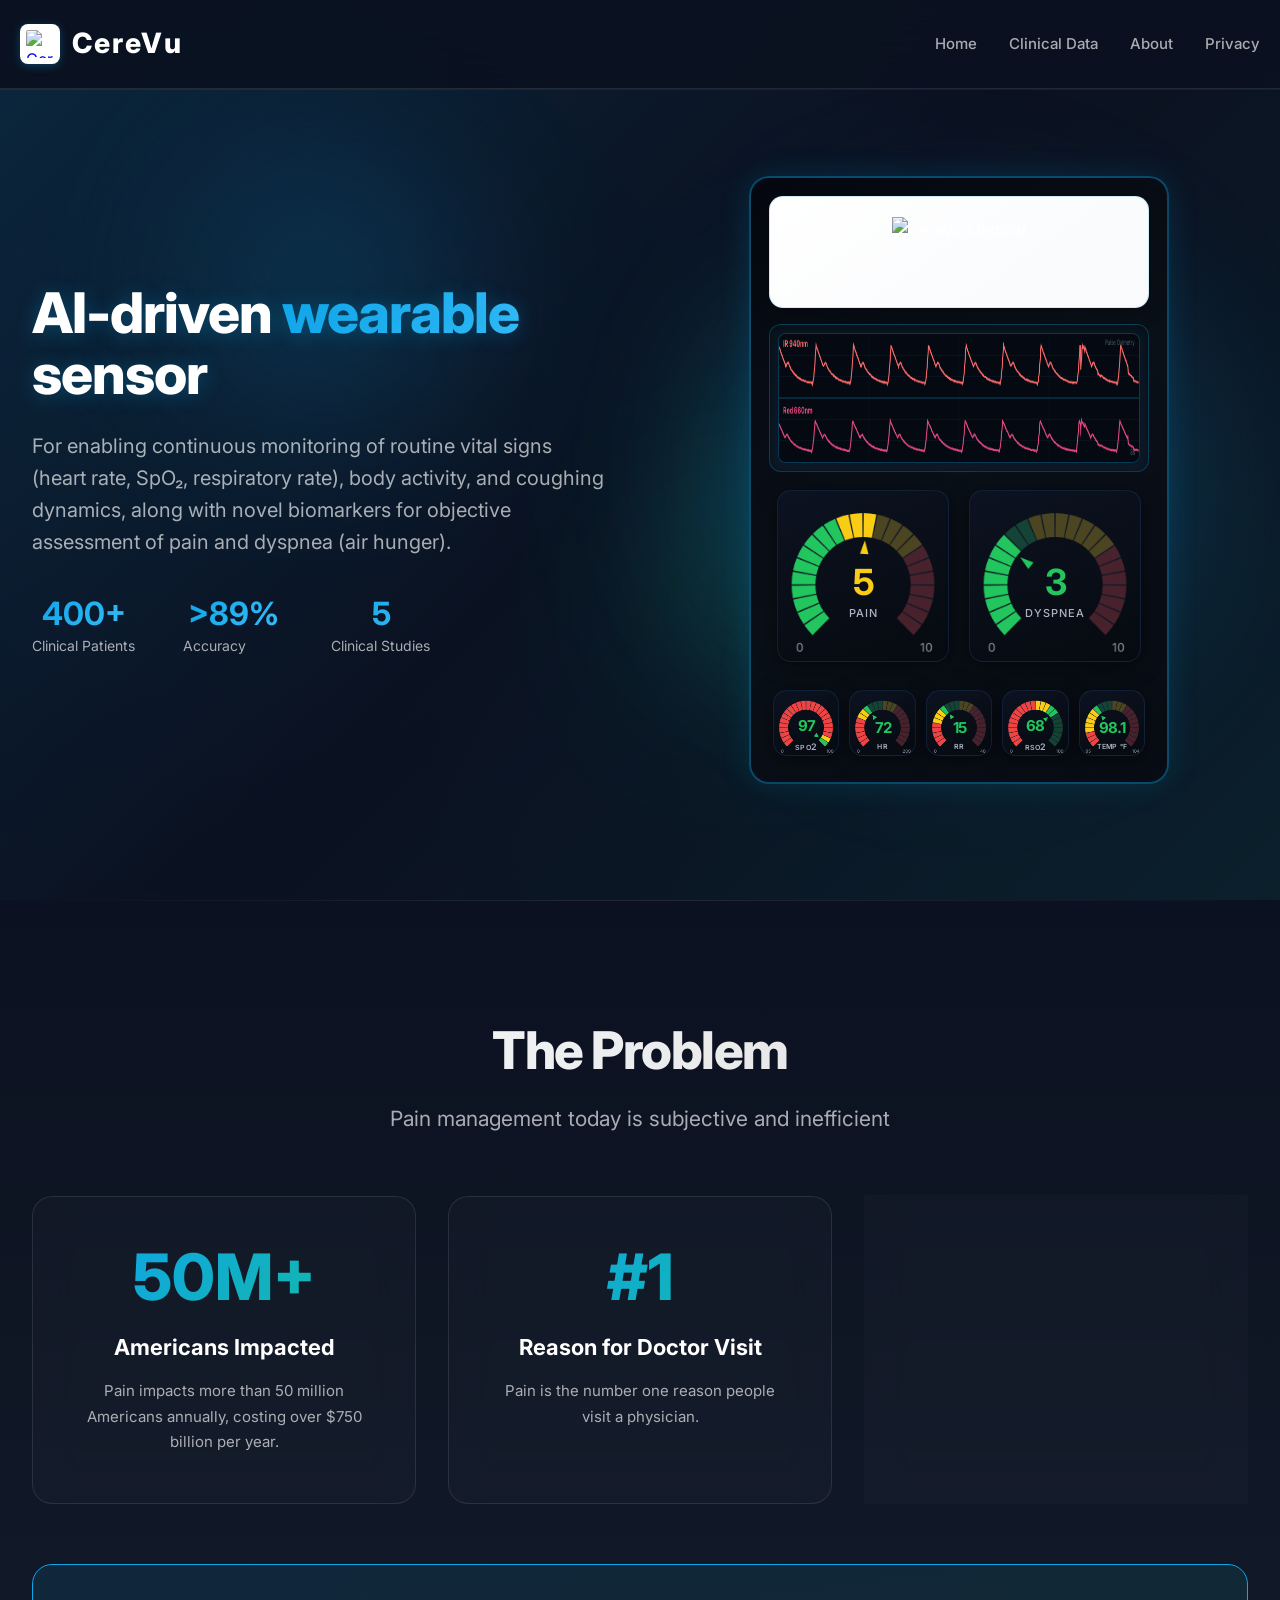
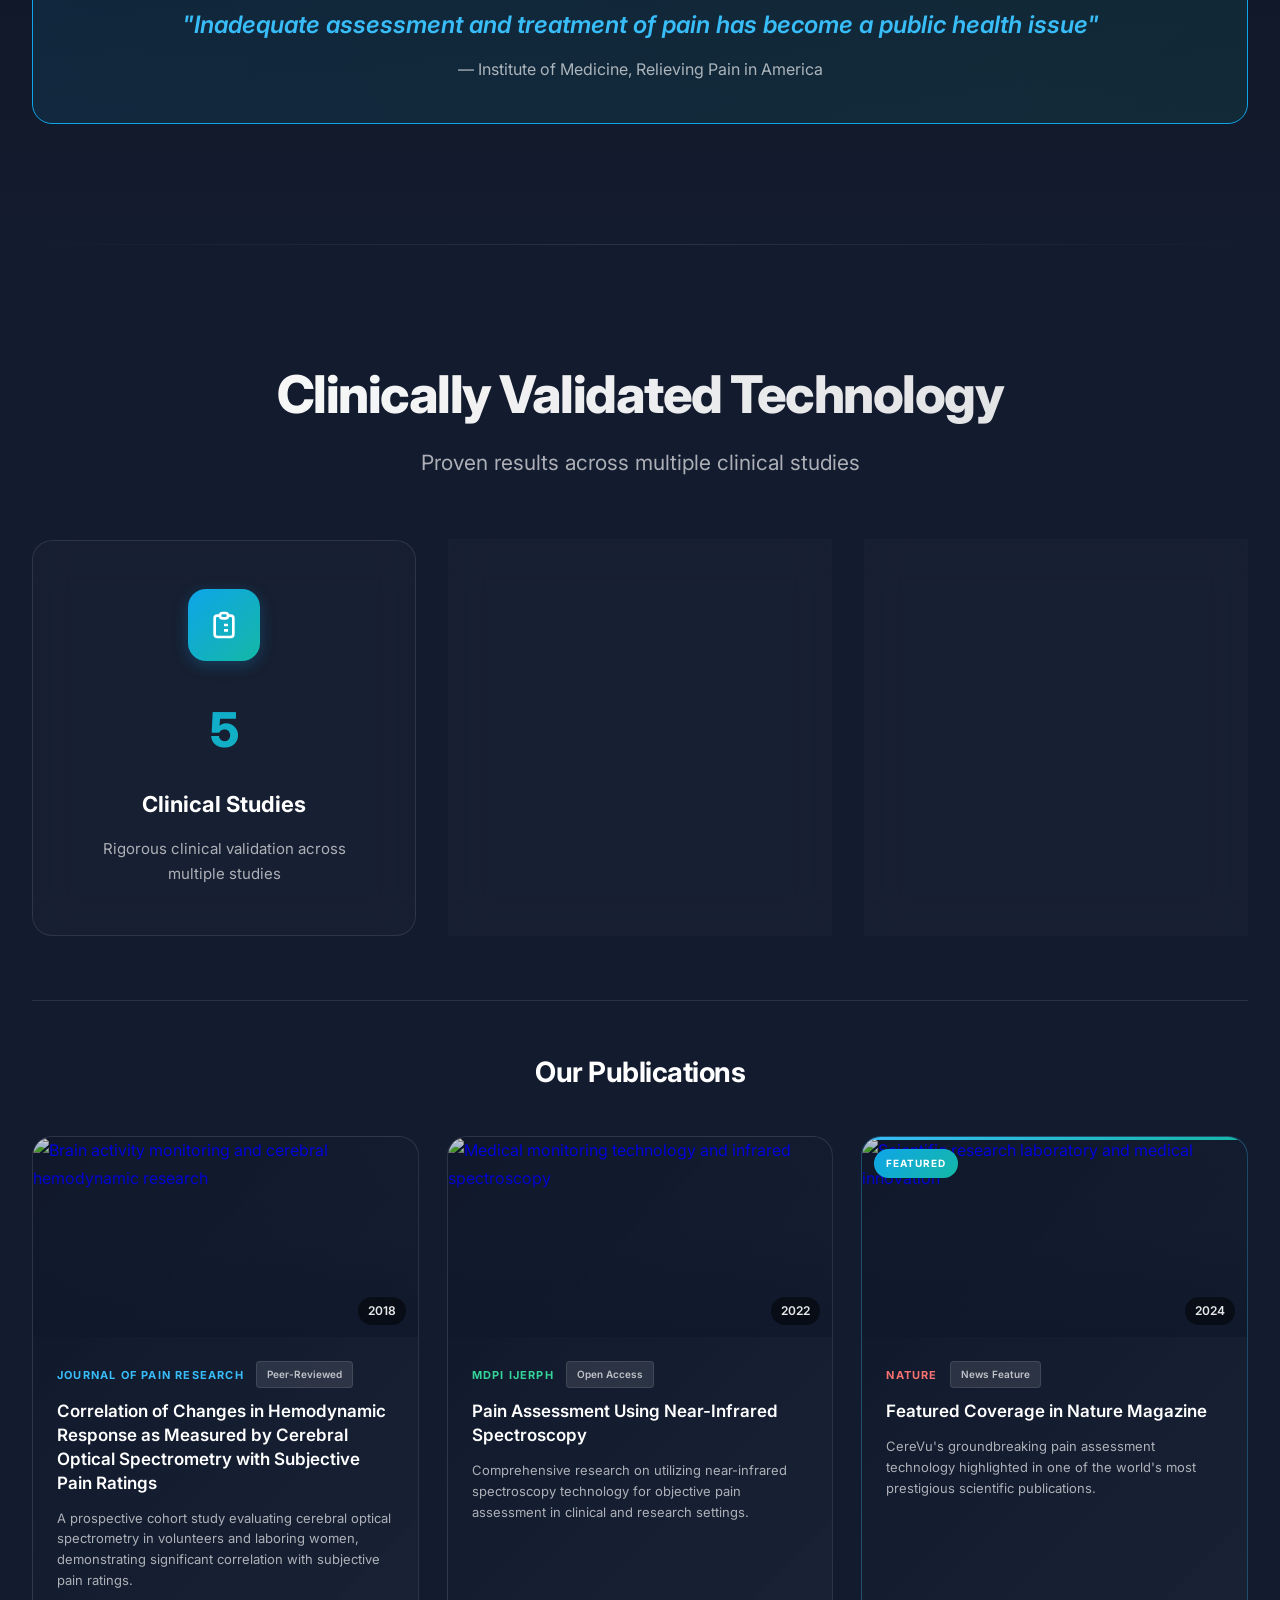
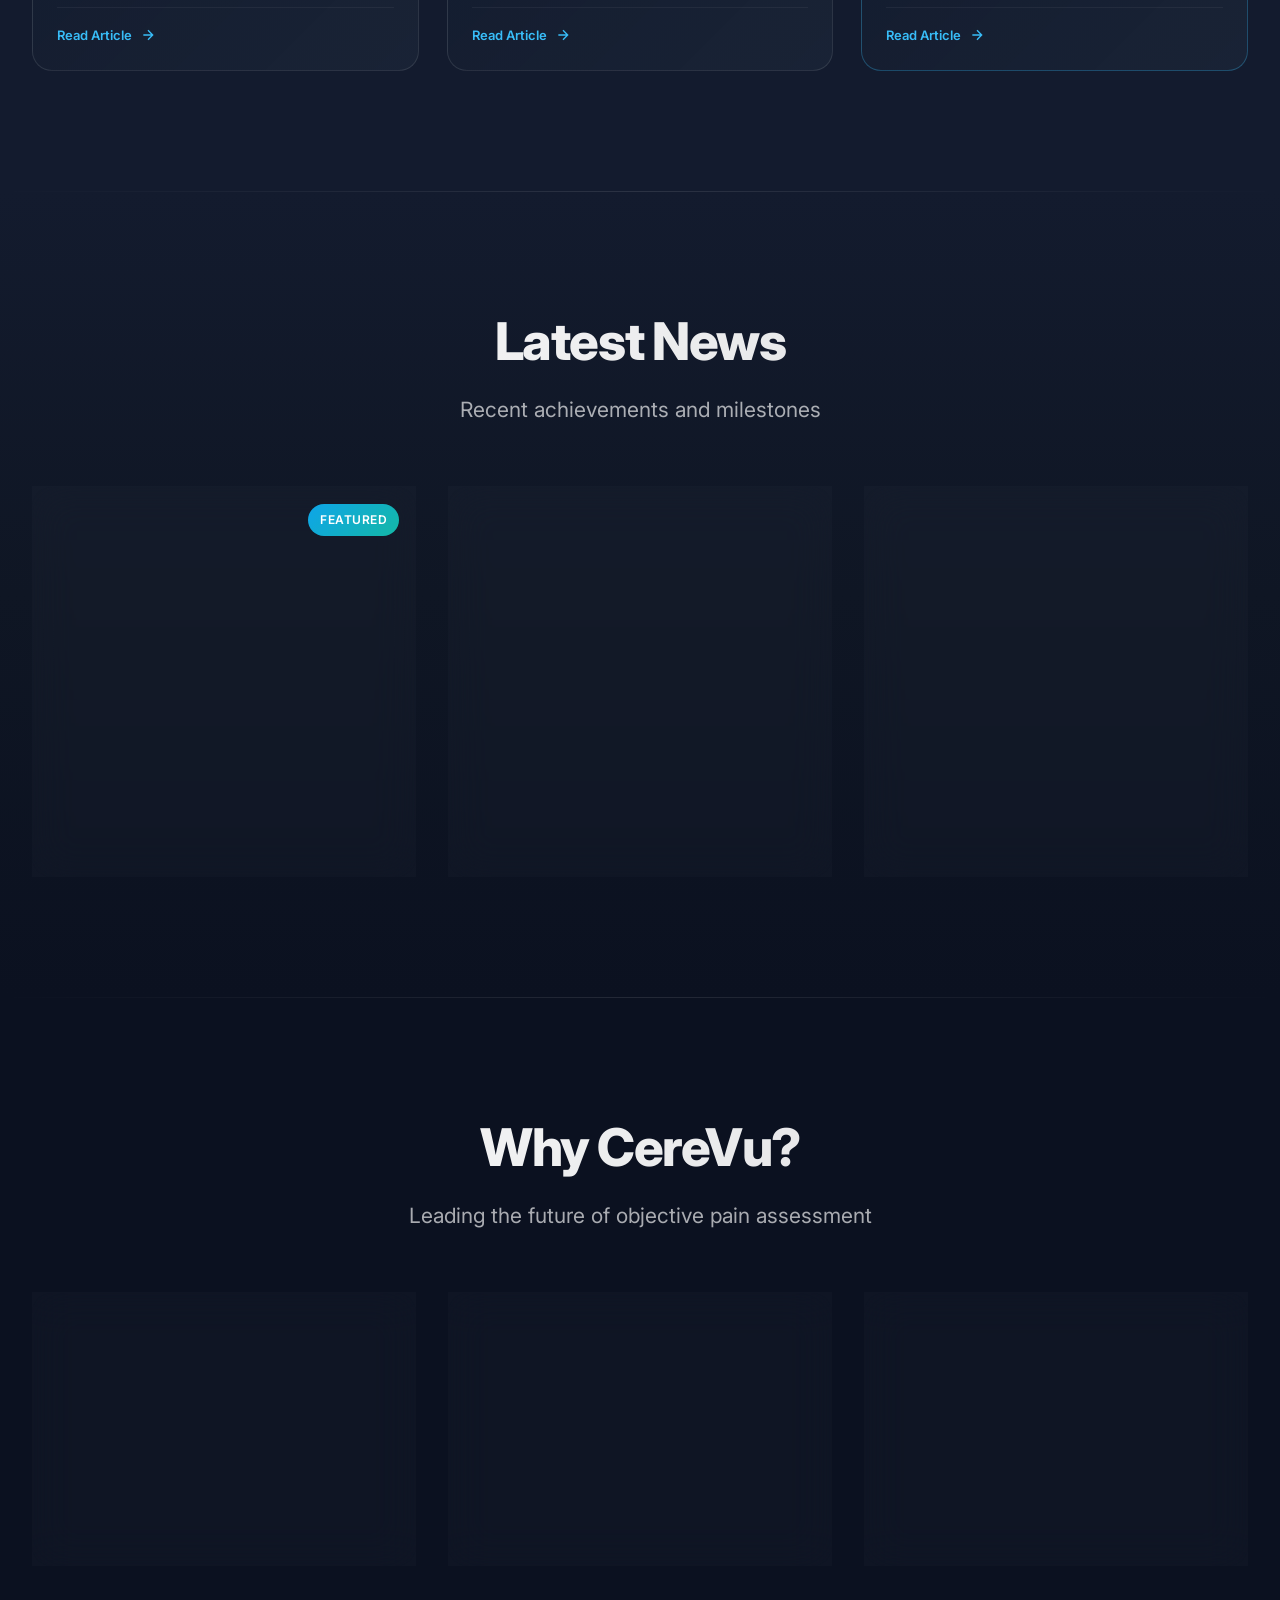
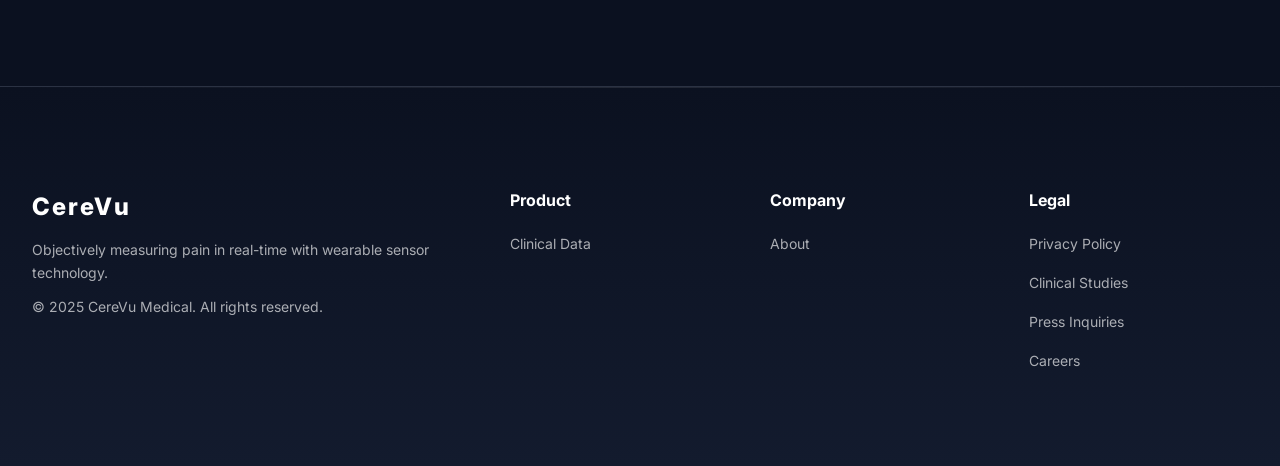
==== index.html @ b24ca8f0 "fix gauges" ====
<!DOCTYPE html>
<html lang="en">
<head>
    <meta charset="UTF-8">
    <meta name="viewport" content="width=device-width, initial-scale=1.0">
    <meta name="description" content="CereVu - AI-driven wearable sensor for continuous monitoring of vital signs, body activity, coughing dynamics, and novel biomarkers for objective assessment of pain and dyspnea.">
    <meta name="keywords" content="CereVu, pain measurement, wearable sensor, medical device, pain assessment, healthcare">
    <meta name="author" content="CereVu Medical">
    
    <!-- Open Graph / Facebook -->
    <meta property="og:type" content="website">
    <meta property="og:url" content="https://cerevu.com/">
    <meta property="og:title" content="CereVu - Objective Pain Measurement">
    <meta property="og:description" content="AI-driven wearable sensor for continuous monitoring of vital signs, body activity, coughing dynamics, and novel biomarkers for objective assessment of pain and dyspnea.">
    <meta property="og:image" content="https://cerevu.com/assets/og-image.png">

    <!-- Twitter -->
    <meta property="twitter:card" content="summary_large_image">
    <meta property="twitter:url" content="https://cerevu.com/">
    <meta property="twitter:title" content="CereVu - Objective Pain Measurement">
    <meta property="twitter:description" content="Objectively measuring pain in real-time with a wearable sensor.">
    <meta property="twitter:image" content="https://cerevu.com/assets/og-image.png">

    <title>CereVu - Objective Pain Measurement</title>
    <link rel="stylesheet" href="styles.css">
    <link rel="icon" type="image/png" href="assets/favicon.png">
    <link rel="apple-touch-icon" href="assets/app-icon.png">
    
    <!-- Google Fonts -->
    <link rel="preconnect" href="https://fonts.googleapis.com">
    <link rel="preconnect" href="https://fonts.gstatic.com" crossorigin>
    <link href="https://fonts.googleapis.com/css2?family=Inter:wght@300;400;500;600;700;800&display=swap" rel="stylesheet">
</head>
<body>
    <!-- Navigation -->
    <nav class="navbar" id="navbar">
        <div class="container nav-container">
            <div class="logo">
                <a href="index.html" style="display: flex; align-items: center; text-decoration: none; gap: 12px;">
                    <img src="assets/header-logo.png" alt="CereVu Logo" class="logo-icon">
                    <span class="logo-text">CereVu</span>
                </a>
            </div>
            <div class="nav-links">
                <a href="index.html">Home</a>
                <a href="clinical.html">Clinical Data</a>
                <a href="about.html">About</a>
                <a href="privacy.html">Privacy</a>
            </div>
            <button class="mobile-menu-btn" id="mobile-menu-btn">
                <span></span>
                <span></span>
                <span></span>
            </button>
        </div>
    </nav>

    <!-- Mobile Menu -->
    <div class="mobile-menu" id="mobile-menu">
        <a href="index.html">Home</a>
        <a href="clinical.html">Clinical Data</a>
        <a href="about.html">About</a>
        <a href="privacy.html">Privacy</a>
    </div>

    <!-- Hero Section -->
    <section class="hero">
        <div class="hero-background">
            <div class="hero-gradient"></div>
            <div class="floating-orb orb-1"></div>
            <div class="floating-orb orb-2"></div>
            <div class="floating-orb orb-3"></div>
            <div class="hero-pattern"></div>
        </div>
        <div class="container hero-container">
            <div class="hero-content">
                <h1 class="hero-title">
                    AI-driven <span class="highlight">wearable</span> sensor
                </h1>
                <p class="hero-subtitle">
                    For enabling continuous monitoring of routine vital signs (heart rate, SpO₂, respiratory rate), body activity, and coughing dynamics, along with novel biomarkers for objective assessment of pain and dyspnea (air hunger).
                </p>
                <div class="hero-stats">
                    <div class="stat">
                        <div class="stat-number">400+</div>
                        <div class="stat-label">Clinical Patients</div>
                    </div>
                    <div class="stat">
                        <div class="stat-number">>90%</div>
                        <div class="stat-label">Accuracy</div>
                    </div>
                    <div class="stat">
                        <div class="stat-number">5</div>
                        <div class="stat-label">Clinical Studies</div>
                    </div>
                </div>
            </div>
            <div class="hero-image">
                <div class="device-glow"></div>
                <div class="device-mockup">
                    <div class="sensor-visual monitor-only">
                        <div class="brain-signal-analyzer masimo-monitor">
                            <!-- CereVu Logo Header -->
                            <div class="monitor-logo-header">
                                <img src="assets/CereVu-Medical_H-logo.png" alt="CereVu Medical" class="monitor-logo">
                            </div>
                            
                            <!-- Waveform Display -->
                            <div class="waveform-panel">
                                <canvas id="signalCanvas" class="signal-canvas"></canvas>
                            </div>
                            
                            <!-- Primary Gauges - Pain & Dyspnea (Large) -->
                            <div class="vitals-grid-primary">
                                <!-- Pain -->
                                <div class="vital-gauge-container vital-gauge-large">
                                    <canvas id="painGaugeCanvas" class="vital-gauge-canvas"></canvas>
                                    <div class="vital-value-display">
                                        <div class="vital-value pain-value" id="painValue">5</div>
                                        <div class="vital-label">Pain</div>
                                    </div>
                                </div>
                                
                                <!-- Dyspnea -->
                                <div class="vital-gauge-container vital-gauge-large">
                                    <canvas id="dyspneaGaugeCanvas" class="vital-gauge-canvas"></canvas>
                                    <div class="vital-value-display">
                                        <div class="vital-value dyspnea-value" id="dyspneaValue">3</div>
                                        <div class="vital-label">Dyspnea</div>
                                    </div>
                                </div>
                            </div>
                            
                            <!-- Secondary Gauges - Vital Signs (Small) -->
                            <div class="vitals-grid-secondary">
                                <!-- SpO₂ -->
                                <div class="vital-gauge-container vital-gauge-small">
                                    <canvas id="spo2GaugeCanvas" class="vital-gauge-canvas"></canvas>
                                    <div class="vital-value-display">
                                        <div class="vital-value spo2-value" id="spo2Value">97</div>
                                        <div class="vital-label">SpO<sub>2</sub></div>
                                    </div>
                                </div>
                                
                                <!-- Heart Rate -->
                                <div class="vital-gauge-container vital-gauge-small">
                                    <canvas id="hrGaugeCanvas" class="vital-gauge-canvas"></canvas>
                                    <div class="vital-value-display">
                                        <div class="vital-value hr-value" id="hrValue">72</div>
                                        <div class="vital-label">HR</div>
                                    </div>
                                </div>
                                
                                <!-- Respiratory Rate -->
                                <div class="vital-gauge-container vital-gauge-small">
                                    <canvas id="rrGaugeCanvas" class="vital-gauge-canvas"></canvas>
                                    <div class="vital-value-display">
                                        <div class="vital-value rr-value" id="rrValue">15</div>
                                        <div class="vital-label">RR</div>
                                    </div>
                                </div>
                                
                                <!-- rSO₂ (Regional Cerebral Oxygen) -->
                                <div class="vital-gauge-container vital-gauge-small">
                                    <canvas id="rso2GaugeCanvas" class="vital-gauge-canvas"></canvas>
                                    <div class="vital-value-display">
                                        <div class="vital-value rso2-value" id="rso2Value">68</div>
                                        <div class="vital-label">rSO<sub>2</sub></div>
                                    </div>
                                </div>
                                
                                <!-- Body Temperature -->
                                <div class="vital-gauge-container vital-gauge-small">
                                    <canvas id="tempGaugeCanvas" class="vital-gauge-canvas"></canvas>
                                    <div class="vital-value-display">
                                        <div class="vital-value temp-value" id="tempValue">98.1</div>
                                        <div class="vital-label">Temp °F</div>
                                    </div>
                                </div>
                            </div>
                        </div>
                    </div>
                </div>
            </div>
        </div>
    </section>

    <!-- Problem Section -->
    <section class="problem">
        <div class="container">
            <div class="section-header">
                <h2 class="section-title">The Problem</h2>
                <p class="section-subtitle">Pain management today is subjective and inefficient</p>
            </div>
            <div class="problem-grid">
                <div class="problem-card">
                    <div class="problem-stat">50M+</div>
                    <h3 class="problem-title">Americans Impacted</h3>
                    <p class="problem-description">Pain impacts more than 50 million Americans annually, costing over $750 billion per year.</p>
                </div>
                <div class="problem-card">
                    <div class="problem-stat">#1</div>
                    <h3 class="problem-title">Reason for Doctor Visit</h3>
                    <p class="problem-description">Pain is the number one reason people visit a physician.</p>
                </div>
                <div class="problem-card">
                    <div class="problem-stat">70%</div>
                    <h3 class="problem-title">ED Visits</h3>
                    <p class="problem-description">Up to 70% of Emergency Department visits involve pain, yet no objective tools exist to assess it accurately.</p>
                </div>
            </div>
            <div class="problem-statement">
                <p class="highlight-text">"Inadequate assessment and treatment of pain has become a public health issue"</p>
                <p class="citation">— Institute of Medicine, Relieving Pain in America</p>
            </div>
        </div>
    </section>

    <!-- Clinical Excellence Section -->
    <section class="clinical-excellence">
        <div class="container">
            <div class="section-header">
                <h2 class="section-title">Clinically Validated Technology</h2>
                <p class="section-subtitle">Proven results across multiple clinical studies</p>
            </div>
            <div class="excellence-grid">
                <div class="excellence-card">
                    <div class="excellence-icon">
                        <svg viewBox="0 0 24 24" fill="none" stroke="currentColor" stroke-width="2">
                            <path d="M9 5H7a2 2 0 00-2 2v12a2 2 0 002 2h10a2 2 0 002-2V7a2 2 0 00-2-2h-2M9 5a2 2 0 002 2h2a2 2 0 002-2M9 5a2 2 0 012-2h2a2 2 0 012 2m-3 7h3m-3 4h3m-6-4h.01M9 16h.01"/>
                        </svg>
                    </div>
                    <div class="excellence-stat">5</div>
                    <h3 class="excellence-title">Clinical Studies</h3>
                    <p class="excellence-description">Rigorous clinical validation across multiple studies</p>
                </div>
                <div class="excellence-card">
                    <div class="excellence-icon">
                        <svg viewBox="0 0 24 24" fill="none" stroke="currentColor" stroke-width="2">
                            <path d="M17 20h5v-2a3 3 0 00-5.356-1.857M17 20H7m10 0v-2c0-.656-.126-1.283-.356-1.857M7 20H2v-2a3 3 0 015.356-1.857M7 20v-2c0-.656.126-1.283.356-1.857m0 0a5.002 5.002 0 019.288 0M15 7a3 3 0 11-6 0 3 3 0 016 0zm6 3a2 2 0 11-4 0 2 2 0 014 0zM7 10a2 2 0 11-4 0 2 2 0 014 0z"/>
                        </svg>
                    </div>
                    <div class="excellence-stat">400+</div>
                    <h3 class="excellence-title">Patients</h3>
                    <p class="excellence-description">Validated across 400+ patients in clinical studies</p>
                </div>
                <div class="excellence-card">
                    <div class="excellence-icon">
                        <svg viewBox="0 0 24 24" fill="none" stroke="currentColor" stroke-width="2">
                            <path d="M12 6.253v13m0-13C10.832 5.477 9.246 5 7.5 5S4.168 5.477 3 6.253v13C4.168 18.477 5.754 18 7.5 18s3.332.477 4.5 1.253m0-13C13.168 5.477 14.754 5 16.5 5c1.747 0 3.332.477 4.5 1.253v13C19.832 18.477 18.247 18 16.5 18c-1.746 0-3.332.477-4.5 1.253"/>
                        </svg>
                    </div>
                    <div class="excellence-stat">3</div>
                    <h3 class="excellence-title">Publications</h3>
                    <p class="excellence-description">Published peer-reviewed research validating our technology</p>
                </div>
            </div>
            <div class="publications-section">
                <h4 class="publications-heading">Our Publications</h4>
                <div class="publications-grid">
                    <!-- Journal of Pain Research -->
                    <a href="https://www.dovepress.com/correlation-of-changes-in-hemodynamic-response-as-measured-by-cerebral-peer-reviewed-fulltext-article-JPR" target="_blank" rel="noopener noreferrer" class="publication-card">
                        <div class="publication-image">
                            <img src="https://images.unsplash.com/photo-1559757175-5700dde675bc?w=600&h=400&fit=crop&crop=center" alt="Brain activity monitoring and cerebral hemodynamic research" loading="lazy">
                            <div class="pub-image-overlay"></div>
                            <span class="pub-year">2018</span>
                        </div>
                        <div class="publication-content">
                            <div class="publication-meta">
                                <span class="publication-journal">Journal of Pain Research</span>
                                <span class="publication-type">Peer-Reviewed</span>
                            </div>
                            <h5 class="publication-title">Correlation of Changes in Hemodynamic Response as Measured by Cerebral Optical Spectrometry with Subjective Pain Ratings</h5>
                            <p class="publication-excerpt">A prospective cohort study evaluating cerebral optical spectrometry in volunteers and laboring women, demonstrating significant correlation with subjective pain ratings.</p>
                            <div class="publication-footer">
                                <span class="read-article">Read Article</span>
                                <svg class="arrow-icon" viewBox="0 0 24 24" fill="none" stroke="currentColor" stroke-width="2">
                                    <path d="M5 12h14M12 5l7 7-7 7"/>
                                </svg>
                            </div>
                        </div>
                    </a>

                    <!-- MDPI Journal -->
                    <a href="https://www.mdpi.com/1660-4601/19/24/17041" target="_blank" rel="noopener noreferrer" class="publication-card">
                        <div class="publication-image">
                            <img src="https://images.unsplash.com/photo-1576091160399-112ba8d25d1d?w=600&h=400&fit=crop&crop=center" alt="Medical monitoring technology and infrared spectroscopy" loading="lazy">
                            <div class="pub-image-overlay"></div>
                            <span class="pub-year">2022</span>
                        </div>
                        <div class="publication-content">
                            <div class="publication-meta">
                                <span class="publication-journal">MDPI IJERPH</span>
                                <span class="publication-type">Open Access</span>
                            </div>
                            <h5 class="publication-title">Pain Assessment Using Near-Infrared Spectroscopy</h5>
                            <p class="publication-excerpt">Comprehensive research on utilizing near-infrared spectroscopy technology for objective pain assessment in clinical and research settings.</p>
                            <div class="publication-footer">
                                <span class="read-article">Read Article</span>
                                <svg class="arrow-icon" viewBox="0 0 24 24" fill="none" stroke="currentColor" stroke-width="2">
                                    <path d="M5 12h14M12 5l7 7-7 7"/>
                                </svg>
                            </div>
                        </div>
                    </a>

                    <!-- Nature -->
                    <a href="https://www.nature.com/articles/d41586-024-03003-2" target="_blank" rel="noopener noreferrer" class="publication-card publication-card-featured">
                        <div class="publication-image">
                            <img src="https://images.unsplash.com/photo-1532187863486-abf9dbad1b69?w=600&h=400&fit=crop&crop=center" alt="Scientific research laboratory and medical innovation" loading="lazy">
                            <div class="pub-image-overlay"></div>
                            <span class="pub-badge">Featured</span>
                            <span class="pub-year">2024</span>
                        </div>
                        <div class="publication-content">
                            <div class="publication-meta">
                                <span class="publication-journal">Nature</span>
                                <span class="publication-type">News Feature</span>
                            </div>
                            <h5 class="publication-title">Featured Coverage in Nature Magazine</h5>
                            <p class="publication-excerpt">CereVu's groundbreaking pain assessment technology highlighted in one of the world's most prestigious scientific publications.</p>
                            <div class="publication-footer">
                                <span class="read-article">Read Article</span>
                                <svg class="arrow-icon" viewBox="0 0 24 24" fill="none" stroke="currentColor" stroke-width="2">
                                    <path d="M5 12h14M12 5l7 7-7 7"/>
                                </svg>
                            </div>
                        </div>
                    </a>
                </div>
            </div>
        </div>
    </section>

    <!-- Latest News Section -->
    <section class="latest-news">
        <div class="container">
            <div class="section-header">
                <h2 class="section-title">Latest News</h2>
                <p class="section-subtitle">Recent achievements and milestones</p>
            </div>
            <div class="news-grid">
                <div class="news-card">
                    <div class="news-badge">Featured</div>
                    <div class="news-icon">
                        <svg viewBox="0 0 24 24" fill="currentColor">
                            <path d="M12 2L2 7l10 5 10-5-10-5zM2 17l10 5 10-5M2 12l10 5 10-5"/>
                        </svg>
                    </div>
                    <h3 class="news-title">Featured in Nature Magazine</h3>
                    <p class="news-description">"How a 'pain-o-meter' could improve treatments" — Nature, September 2024</p>
                    <p class="news-date">September 2024</p>
                </div>
                <div class="news-card">
                    <div class="news-badge">Funding</div>
                    <div class="news-icon">
                        <svg viewBox="0 0 24 24" fill="none" stroke="currentColor" stroke-width="2">
                            <path d="M12 8c-1.657 0-3 .895-3 2s1.343 2 3 2 3 .895 3 2-1.343 2-3 2m0-8c1.11 0 2.08.402 2.599 1M12 8V7m0 1v8m0 0v1m0-1c-1.11 0-2.08-.402-2.599-1M21 12a9 9 0 11-18 0 9 9 0 0118 0z"/>
                        </svg>
                    </div>
                    <h3 class="news-title">$2M in NSF & FDA Grants</h3>
                    <p class="news-description">Secured major funding from National Science Foundation and FDA to advance objective pain measurement technology</p>
                    <p class="news-date">2024</p>
                </div>
                <div class="news-card">
                    <div class="news-badge">Regulatory</div>
                    <div class="news-icon">
                        <svg viewBox="0 0 24 24" fill="none" stroke="currentColor" stroke-width="2">
                            <path d="M9 12l2 2 4-4m5.618-4.016A11.955 11.955 0 0112 2.944a11.955 11.955 0 00-8.618 3.04A12.02 12.02 0 003 9c0 5.591 3.824 10.29 9 11.622 5.176-1.332 9-6.03 9-11.622 0-1.042-.133-2.052-.382-3.016z"/>
                        </svg>
                    </div>
                    <h3 class="news-title">FDA Pre-Submission Completed</h3>
                    <p class="news-description">Successfully completed FDA Pre-submission meeting with Anesthesia/Respiratory Branch. De novo 510(k) pathway established</p>
                    <p class="news-date">2024</p>
                </div>
            </div>
        </div>
    </section>

    <!-- Why CereVu Section -->
    <section class="why-cerevu">
        <div class="container">
            <div class="section-header">
                <h2 class="section-title">Why CereVu?</h2>
                <p class="section-subtitle">Leading the future of objective pain assessment</p>
            </div>
            <div class="why-grid">
                <div class="why-card">
                    <div class="why-number">01</div>
                    <h3 class="why-title">Real-Time and Continuous Monitoring</h3>
                    <p class="why-description">Non-invasive assessment using near-infrared spectroscopy for immediate, ongoing clinical insights.</p>
                </div>
                <div class="why-card">
                    <div class="why-number">02</div>
                    <h3 class="why-title">AI-Driven Accuracy</h3>
                    <p class="why-description">Proprietary algorithms translate cerebral oxygenation changes into personalized pain indices.</p>
                </div>
                <div class="why-card">
                    <div class="why-number">03</div>
                    <h3 class="why-title">Clinically Validated</h3>
                    <p class="why-description">Over 400 patients across 5 published studies with >90% accuracy in pain assessment.</p>
                </div>
            </div>
        </div>
    </section>

    <!-- Footer -->
    <footer class="footer">
        <div class="container">
            <div class="footer-content">
                <div class="footer-section">
                    <h3 class="footer-title">CereVu</h3>
                    <p class="footer-description">Objectively measuring pain in real-time with wearable sensor technology.</p>
                    <p class="footer-description">© 2025 CereVu Medical. All rights reserved.</p>
                </div>
                <div class="footer-section">
                    <h4 class="footer-heading">Product</h4>
                    <ul class="footer-links">
                        <li><a href="clinical.html">Clinical Data</a></li>
                    </ul>
                </div>
                <div class="footer-section">
                    <h4 class="footer-heading">Company</h4>
                    <ul class="footer-links">
                        <li><a href="about.html">About</a></li>
                    </ul>
                </div>
                <div class="footer-section">
                    <h4 class="footer-heading">Legal</h4>
                    <ul class="footer-links">
                        <li><a href="privacy.html">Privacy Policy</a></li>
                        <li><a href="clinical.html">Clinical Studies</a></li>
                        <li><a href="mailto:info@cerevu.com?subject=Press Inquiry">Press Inquiries</a></li>
                        <li><a href="mailto:info@cerevu.com?subject=Careers">Careers</a></li>
                    </ul>
                </div>
            </div>
        </div>
    </footer>

    <script src="script.js"></script>
</body>
</html>
---- styles.css ----
/* Reset and Base Styles */
* {
    margin: 0;
    padding: 0;
    box-sizing: border-box;
}

:root {
    --primary-color: #0EA5E9;
    --primary-dark: #0284C7;
    --primary-light: #38BDF8;
    --accent-teal: #14B8A6;
    --accent-green: #10B981;
    --background: #0B1120;
    --background-alt: #131B2E;
    --background-section: #0F1624;
    --background-card: rgba(255, 255, 255, 0.03);
    --text-primary: #ffffff;
    --text-secondary: rgba(255, 255, 255, 0.65);
    --text-light: #ffffff;
    --border-color: rgba(255, 255, 255, 0.1);
    --glass-bg: rgba(255, 255, 255, 0.05);
    --glass-border: rgba(255, 255, 255, 0.15);
    --shadow-sm: 0 2px 12px rgba(0, 0, 0, 0.3);
    --shadow-md: 0 4px 20px rgba(0, 0, 0, 0.4);
    --shadow-lg: 0 8px 32px rgba(0, 0, 0, 0.5);
    --shadow-xl: 0 16px 48px rgba(0, 0, 0, 0.6);
    --border-radius: 16px;
    --border-radius-lg: 20px;
    --border-radius-xl: 24px;
    --transition: all 0.35s cubic-bezier(0.4, 0, 0.2, 1);
    --spacing-section: 120px;
}

html {
    scroll-behavior: smooth;
}

body {
    font-family: 'Inter', -apple-system, BlinkMacSystemFont, 'Segoe UI', Roboto, Oxygen, Ubuntu, Cantarell, sans-serif;
    line-height: 1.7;
    color: var(--text-primary);
    background-color: var(--background);
    overflow-x: hidden;
    -webkit-font-smoothing: antialiased;
    -moz-osx-font-smoothing: grayscale;
}

/* Custom Scrollbar */
::-webkit-scrollbar {
    width: 12px;
}

::-webkit-scrollbar-track {
    background: var(--background);
}

::-webkit-scrollbar-thumb {
    background: linear-gradient(180deg, var(--primary-color), var(--primary-dark));
    border-radius: 6px;
    border: 2px solid var(--background);
}

::-webkit-scrollbar-thumb:hover {
    background: linear-gradient(180deg, var(--primary-light), var(--primary-color));
}

/* Firefox scrollbar */
* {
    scrollbar-width: thin;
    scrollbar-color: var(--primary-color) var(--background);
}

/* Text Selection */
::selection {
    background: var(--primary-color);
    color: var(--background);
}

::-moz-selection {
    background: var(--primary-color);
    color: var(--background);
}

.container {
    max-width: 1280px;
    margin: 0 auto;
    padding: 0 32px;
}

/* Navigation */
.navbar {
    position: fixed;
    top: 0;
    left: 0;
    right: 0;
    background-color: rgba(11, 17, 32, 0.9);
    backdrop-filter: blur(24px);
    -webkit-backdrop-filter: blur(24px);
    border-bottom: 1px solid var(--border-color);
    z-index: 1000;
    transition: var(--transition);
    box-shadow: 0 1px 0 rgba(255, 255, 255, 0.05);
}

.navbar.scrolled {
    background-color: rgba(10, 15, 30, 0.95);
    box-shadow: var(--shadow-md);
}

.nav-container {
    display: flex;
    justify-content: space-between;
    align-items: center;
    padding: 20px;
}

.logo {
    display: flex;
    align-items: center;
    gap: 12px;
}

.logo-icon {
    width: 40px;
    height: 40px;
    border-radius: 8px;
    object-fit: contain;
    background: #ffffff;
    padding: 6px;
    box-shadow: 0 2px 8px rgba(14, 165, 233, 0.3);
    transition: var(--transition);
    display: block;
}

.logo-icon:hover {
    transform: scale(1.05);
    box-shadow: 0 4px 12px rgba(14, 165, 233, 0.5);
}

.logo-text {
    font-size: 28px;
    font-weight: 800;
    color: var(--text-primary);
    letter-spacing: 2px;
}

.nav-links {
    display: flex;
    gap: 32px;
    align-items: center;
}

.nav-links a {
    text-decoration: none;
    color: var(--text-secondary);
    font-weight: 500;
    font-size: 15px;
    transition: var(--transition);
    position: relative;
}

.nav-links a::after {
    content: '';
    position: absolute;
    bottom: -4px;
    left: 0;
    width: 0;
    height: 2px;
    background: linear-gradient(90deg, var(--primary-color), var(--primary-light));
    transition: var(--transition);
}

.nav-links a:hover {
    color: var(--text-primary);
}

.nav-links a:hover::after {
    width: 100%;
}

.mobile-menu-btn {
    display: none;
    flex-direction: column;
    gap: 5px;
    background: none;
    border: none;
    cursor: pointer;
    padding: 5px;
}

.mobile-menu-btn span {
    display: block;
    width: 25px;
    height: 3px;
    background-color: var(--text-primary);
    transition: var(--transition);
    border-radius: 2px;
}

.mobile-menu {
    display: none;
    position: fixed;
    top: 70px;
    left: 0;
    right: 0;
    background-color: rgba(10, 15, 30, 0.98);
    backdrop-filter: blur(20px);
    padding: 20px;
    border-bottom: 1px solid var(--border-color);
    flex-direction: column;
    gap: 20px;
    z-index: 999;
}

.mobile-menu a {
    text-decoration: none;
    color: var(--text-secondary);
    font-weight: 500;
    font-size: 16px;
    padding: 10px;
    border-radius: 8px;
    transition: var(--transition);
}

.mobile-menu a:hover {
    background-color: var(--glass-bg);
    color: var(--text-primary);
}

/* Hero Section */
.hero {
    position: relative;
    min-height: 100vh;
    display: flex;
    align-items: center;
    padding-top: 100px;
    padding-bottom: 60px;
    overflow: hidden;
    background: radial-gradient(circle at 50% 0%, rgba(14, 165, 233, 0.15) 0%, rgba(0, 0, 0, 0) 50%);
}

.hero-background {
    position: absolute;
    top: 0;
    left: 0;
    right: 0;
    bottom: 0;
    z-index: -1;
    background: var(--background);
}

.hero-gradient {
    position: absolute;
    top: 0;
    left: 0;
    right: 0;
    bottom: 0;
    background: linear-gradient(135deg, rgba(14, 165, 233, 0.15) 0%, transparent 50%, rgba(20, 184, 166, 0.08) 100%);
    animation: gradientShift 15s ease infinite;
}

@keyframes gradientShift {
    0%, 100% {
        opacity: 1;
        transform: scale(1);
    }
    50% {
        opacity: 0.8;
        transform: scale(1.05);
    }
}

.floating-orb {
    position: absolute;
    border-radius: 50%;
    filter: blur(80px);
    opacity: 0.6;
    animation: float 20s ease-in-out infinite;
}

.orb-1 {
    width: 400px;
    height: 400px;
    background: radial-gradient(circle, rgba(14, 165, 233, 0.4) 0%, transparent 70%);
    top: 10%;
    left: 10%;
    animation-delay: 0s;
}

.orb-2 {
    width: 500px;
    height: 500px;
    background: radial-gradient(circle, rgba(20, 184, 166, 0.3) 0%, transparent 70%);
    bottom: 20%;
    right: 15%;
    animation-delay: 7s;
}

.orb-3 {
    width: 300px;
    height: 300px;
    background: radial-gradient(circle, rgba(16, 185, 129, 0.35) 0%, transparent 70%);
    top: 50%;
    right: 30%;
    animation-delay: 14s;
}

@keyframes float {
    0%, 100% {
        transform: translate(0, 0) scale(1);
    }
    25% {
        transform: translate(30px, -30px) scale(1.1);
    }
    50% {
        transform: translate(-20px, 20px) scale(0.9);
    }
    75% {
        transform: translate(20px, 30px) scale(1.05);
    }
}

.hero-pattern {
    position: absolute;
    top: 0;
    left: 0;
    right: 0;
    bottom: 0;
    background-image: 
        radial-gradient(circle at 20% 50%, rgba(14, 165, 233, 0.03) 0%, transparent 50%),
        radial-gradient(circle at 80% 80%, rgba(20, 184, 166, 0.03) 0%, transparent 50%);
    opacity: 0.5;
}

.hero-container {
    display: grid;
    grid-template-columns: 1fr 1fr;
    gap: 60px;
    align-items: center;
}

.hero-content {
    animation: fadeInUp 0.8s ease-out;
}

.hero-title {
    font-size: 56px;
    font-weight: 800;
    line-height: 1.1;
    margin-bottom: 24px;
    color: var(--text-primary);
    letter-spacing: -1px;
    text-shadow: 0 2px 20px rgba(14, 165, 233, 0.3);
}

.highlight {
    background: linear-gradient(135deg, var(--primary-color) 0%, var(--primary-light) 100%);
    -webkit-background-clip: text;
    -webkit-text-fill-color: transparent;
    background-clip: text;
    position: relative;
    display: inline-block;
    animation: glow 3s ease-in-out infinite;
}

@keyframes glow {
    0%, 100% {
        filter: drop-shadow(0 0 10px rgba(14, 165, 233, 0.5));
    }
    50% {
        filter: drop-shadow(0 0 20px rgba(14, 165, 233, 0.8));
    }
}

.hero-subtitle {
    font-size: 20px;
    color: var(--text-secondary);
    margin-bottom: 40px;
    line-height: 1.6;
}

.hero-buttons {
    display: flex;
    gap: 16px;
    margin-bottom: 60px;
}

.btn {
    display: inline-flex;
    align-items: center;
    justify-content: center;
    gap: 10px;
    padding: 16px 32px;
    border-radius: var(--border-radius-xl);
    font-weight: 600;
    font-size: 16px;
    text-decoration: none;
    transition: var(--transition);
    cursor: pointer;
    border: none;
}

.btn-primary {
    background: linear-gradient(135deg, var(--primary-color) 0%, var(--primary-dark) 100%);
    color: white;
    box-shadow: 0 4px 16px rgba(14, 165, 233, 0.3);
    position: relative;
    overflow: hidden;
    font-weight: 600;
    letter-spacing: 0.3px;
}

.btn-primary::before {
    content: '';
    position: absolute;
    top: 0;
    left: -100%;
    width: 100%;
    height: 100%;
    background: linear-gradient(90deg, transparent, rgba(255, 255, 255, 0.2), transparent);
    transition: left 0.6s ease;
}

.btn-primary:hover::before {
    left: 100%;
}

.btn-primary:hover {
    transform: translateY(-3px);
    box-shadow: 0 8px 24px rgba(14, 165, 233, 0.5);
    background: linear-gradient(135deg, var(--primary-light) 0%, var(--primary-color) 100%);
}

.btn-secondary {
    background-color: rgba(255, 255, 255, 0.05);
    color: var(--text-primary);
    border: 1px solid var(--border-color);
    position: relative;
    overflow: hidden;
    backdrop-filter: blur(10px);
    font-weight: 600;
    letter-spacing: 0.3px;
}

.btn-secondary::before {
    content: '';
    position: absolute;
    top: 0;
    left: 0;
    width: 0;
    height: 100%;
    background: linear-gradient(135deg, rgba(14, 165, 233, 0.2) 0%, rgba(14, 165, 233, 0.1) 100%);
    transition: width 0.4s ease;
    z-index: -1;
}

.btn-secondary:hover::before {
    width: 100%;
}

.btn-secondary:hover {
    border-color: var(--primary-color);
    transform: translateY(-3px);
    box-shadow: 0 6px 20px rgba(14, 165, 233, 0.25);
    background-color: rgba(255, 255, 255, 0.08);
}

.btn-icon {
    width: 20px;
    height: 20px;
}

.hero-stats {
    display: flex;
    gap: 48px;
}

.stat {
    display: flex;
    flex-direction: column;
}

.stat-number {
    font-size: 32px;
    font-weight: 700;
    background: linear-gradient(135deg, var(--primary-color) 0%, var(--primary-light) 100%);
    -webkit-background-clip: text;
    -webkit-text-fill-color: transparent;
    background-clip: text;
    line-height: 1;
    min-width: 100px;
    display: inline-block;
    text-align: center;
}

.stat-label {
    font-size: 14px;
    color: var(--text-secondary);
    margin-top: 4px;
}

/* Hero Device Mockup */
.hero-image {
    display: flex;
    justify-content: center;
    align-items: flex-start;
    padding-top: 20px;
    animation: fadeInUp 0.8s ease-out 0.2s backwards;
    position: relative;
}

.device-glow {
    position: absolute;
    top: 50%;
    left: 50%;
    transform: translate(-50%, -50%);
    width: 120%;
    height: 120%;
    background: radial-gradient(circle, rgba(14, 165, 233, 0.4) 0%, transparent 60%);
    filter: blur(60px);
    animation: pulse 4s ease-in-out infinite;
    z-index: -1;
}

@keyframes pulse {
    0%, 100% {
        opacity: 0.6;
        transform: translate(-50%, -50%) scale(1);
    }
    50% {
        opacity: 0.8;
        transform: translate(-50%, -50%) scale(1.1);
    }
}

.device-mockup {
    position: relative;
    width: 100%;
    max-width: 580px;
}


.sensor-visual {
    position: relative;
    width: 100%;
    padding: 16px;
    background: linear-gradient(135deg, rgba(14, 165, 233, 0.05) 0%, rgba(20, 184, 166, 0.05) 100%);
    border-radius: 24px;
    border: 1px solid rgba(14, 165, 233, 0.2);
    box-shadow: 
        0 20px 60px rgba(14, 165, 233, 0.2),
        inset 0 1px 1px rgba(255, 255, 255, 0.05);
    display: flex;
    flex-direction: column;
    align-items: center;
    gap: 12px;
}

.hero-logo-image {
    width: 100%;
    max-width: 280px;
    height: auto;
    padding: 24px;
    background: linear-gradient(135deg, 
        rgba(240, 249, 255, 0.98) 0%, 
        rgba(224, 242, 254, 0.95) 100%);
    border-radius: 16px;
    box-shadow: 
        0 4px 20px rgba(14, 165, 233, 0.15),
        inset 0 1px 2px rgba(255, 255, 255, 0.8);
    border: 1px solid rgba(14, 165, 233, 0.2);
    animation: logoFloat 6s ease-in-out infinite;
    margin-bottom: 10px;
}

@keyframes logoFloat {
    0%, 100% {
        transform: translateY(0px) scale(1);
    }
    50% {
        transform: translateY(-10px) scale(1.02);
    }
}

/* Professional Brain Signal Analyzer */
.brain-signal-analyzer {
    width: 100%;
    max-width: 800px;
    margin-bottom: 60px;
    background: linear-gradient(135deg, rgba(10, 15, 30, 0.98) 0%, rgba(15, 23, 42, 0.98) 100%);
    border-radius: 16px;
    padding: 16px;
    border: 1px solid rgba(14, 165, 233, 0.4);
    box-shadow: 
        0 25px 70px rgba(14, 165, 233, 0.3),
        inset 0 1px 2px rgba(255, 255, 255, 0.08);
    backdrop-filter: blur(10px);
}

/* Analyzer Header */
.analyzer-header {
    display: flex;
    justify-content: space-between;
    align-items: center;
    margin-bottom: 20px;
    padding-bottom: 16px;
    border-bottom: 1px solid rgba(14, 165, 233, 0.2);
}

.analyzer-title {
    font-size: 16px;
    font-weight: 700;
    color: var(--text-primary);
    display: flex;
    align-items: center;
    gap: 10px;
    letter-spacing: 0.5px;
}

.status-indicator {
    width: 8px;
    height: 8px;
    background: #10B981;
    border-radius: 50%;
    box-shadow: 0 0 12px #10B981;
    animation: statusPulse 2s ease-in-out infinite;
}

@keyframes statusPulse {
    0%, 100% { opacity: 1; transform: scale(1); }
    50% { opacity: 0.6; transform: scale(1.2); }
}

.analyzer-controls {
    display: flex;
    gap: 16px;
}

.control-label {
    font-size: 11px;
    font-weight: 600;
    color: var(--text-secondary);
    text-transform: uppercase;
    letter-spacing: 0.5px;
    padding: 4px 10px;
    background: rgba(14, 165, 233, 0.1);
    border-radius: 4px;
    border: 1px solid rgba(14, 165, 233, 0.2);
}

/* Panel Styles */
.pain-panel,
.time-domain-panel {
    margin-bottom: 20px;
}

.pain-panel:first-child {
    margin-bottom: 20px;
}

.panel-label {
    display: flex;
    justify-content: space-between;
    align-items: baseline;
    margin-bottom: 12px;
    padding: 8px 12px;
    background: rgba(14, 165, 233, 0.05);
    border-radius: 8px;
    border-left: 3px solid #0EA5E9;
}

.panel-label > span:first-child {
    font-size: 13px;
    font-weight: 700;
    color: #38BDF8;
    text-transform: uppercase;
    letter-spacing: 0.8px;
}

.panel-subtitle {
    font-size: 11px;
    color: var(--text-secondary);
    font-weight: 500;
}

/* Masimo Monitor Style Layout */
.monitor-only {
    padding: 0 !important;
    background: transparent !important;
    border: none !important;
    box-shadow: none !important;
}

.masimo-monitor {
    background: linear-gradient(145deg, #050810 0%, #0a1018 50%, #080c14 100%) !important;
    padding: 18px !important;
    border-radius: 20px;
    border: 2px solid rgba(14, 165, 233, 0.4) !important;
    position: relative;
    max-width: 420px;
    margin: 0 auto;
    box-shadow: 0 0 30px rgba(14, 165, 233, 0.15);
}

/* Monitor Logo Header */
.monitor-logo-header {
    background: linear-gradient(145deg, #ffffff 0%, #f8fafc 100%);
    border-radius: 14px;
    padding: 20px 50px;
    margin-bottom: 16px;
    display: flex;
    align-items: center;
    justify-content: center;
    box-shadow: 0 4px 20px rgba(0, 0, 0, 0.25);
    border: 1px solid rgba(14, 165, 233, 0.2);
}

.monitor-logo {
    height: 70px;
    width: auto;
    max-width: 400px;
    object-fit: contain;
}

.waveform-panel {
    margin-bottom: 14px;
    background: linear-gradient(180deg, #0a1520 0%, #0d1929 100%);
    border-radius: 12px;
    padding: 8px;
    border: 1px solid rgba(0, 150, 200, 0.3);
    box-shadow: inset 0 2px 8px rgba(0, 0, 0, 0.4);
}

.waveform-panel .signal-canvas {
    height: 130px;
    border-radius: 8px;
    background: #050a12;
}

/* Vitals Grid - 2x2 layout like Masimo */
.vitals-grid {
    display: grid;
    grid-template-columns: repeat(2, 1fr);
    gap: 12px;
    margin-bottom: 16px;
    padding: 0 4px;
}

/* Primary Gauges Grid - Pain & Dyspnea (Large) */
.vitals-grid-primary {
    display: grid;
    grid-template-columns: repeat(2, 1fr);
    gap: 20px;
    padding: 4px 8px;
    margin-bottom: 16px;
}

/* Secondary Gauges Grid - All vital signs */
.vitals-grid-secondary {
    display: grid;
    grid-template-columns: repeat(5, 1fr);
    gap: 10px;
    padding: 8px 4px;
}

/* Large gauge for Pain & Dyspnea */
.vital-gauge-large {
    aspect-ratio: 1;
}

/* Small gauge for vital signs */
.vital-gauge-small {
    aspect-ratio: 1;
}

.vital-gauge-small .vital-value {
    font-size: 15px;
    font-weight: 700;
    line-height: 1;
}

.vital-gauge-small .vital-label {
    font-size: 7px;
    font-weight: 600;
    letter-spacing: 0.2px;
    text-transform: uppercase;
    margin-top: 2px;
}

.vital-gauge-small .vital-value-display {
    position: absolute;
    top: 70%;
    left: 50%;
    transform: translate(-50%, -50%) !important;
}

/* Vitals Grid - 5 gauges (2+2+1 layout) - Legacy */
.vitals-grid-5 {
    display: grid;
    grid-template-columns: repeat(2, 1fr);
    gap: 12px;
    padding: 0 4px;
}

.vitals-grid-5 .temp-gauge-container {
    grid-column: 1 / -1;
    max-width: 50%;
    justify-self: center;
}

.vital-gauge-container {
    position: relative;
    width: 100%;
    aspect-ratio: 1;
    display: flex;
    align-items: center;
    justify-content: center;
    background: linear-gradient(160deg, #0c1220 0%, #060a10 100%);
    border-radius: 14px;
    border: 1px solid rgba(30, 60, 100, 0.4);
    box-shadow: 0 4px 20px rgba(0, 0, 0, 0.5);
}

.vital-gauge-canvas {
    position: absolute;
    top: 0;
    left: 0;
    width: 100%;
    height: 100%;
    z-index: 1;
}

.vital-value-display {
    text-align: center;
    z-index: 10;
    position: absolute;
    top: 50%;
    left: 50%;
    transform: translate(-50%, -20%);
    display: flex;
    flex-direction: column;
    align-items: center;
    justify-content: center;
}

.vital-value {
    font-size: 36px;
    font-weight: 700;
    color: #ffffff;
    line-height: 1;
    margin-bottom: 4px;
    font-family: 'Inter', -apple-system, BlinkMacSystemFont, sans-serif;
    letter-spacing: -1px;
}

.vital-label {
    font-size: 11px;
    color: rgba(180, 190, 205, 0.95);
    font-weight: 500;
    text-transform: uppercase;
    letter-spacing: 1px;
}

.vital-label sub {
    font-size: 9px;
    vertical-align: baseline;
}

/* Vital sign value colors - set dynamically via JS to match gauge */
.vital-value {
    transition: color 0.3s ease;
}

/* Gauge grid responsive */
@media (max-width: 600px) {
    .vitals-grid-secondary {
        grid-template-columns: repeat(3, 1fr);
        gap: 10px;
    }
    
    .vital-gauge-small .vital-value {
        font-size: 14px;
    }
    
    .vital-gauge-small .vital-label {
        font-size: 6px;
    }
}

@media (max-width: 480px) {
    .vitals-grid-primary {
        gap: 10px;
    }
    
    .vitals-grid-secondary {
        grid-template-columns: repeat(3, 1fr);
        gap: 8px;
    }
    
    .vital-gauge-small .vital-value {
        font-size: 12px;
    }
    
    .vital-gauge-small .vital-label {
        font-size: 5px;
    }
    
    .vitals-grid-5 {
        gap: 8px;
    }
    
    .vitals-grid-5 .temp-gauge-container {
        max-width: 45%;
    }
}

/* Legacy classes for compatibility */
.pain-panel,
.time-domain-panel,
.signal-metrics {
    display: none;
}

/* EEG Display */
.eeg-display {
    position: relative;
    width: 100%;
}

.signal-canvas {
    width: 100%;
    height: 140px;
    background: rgba(0, 0, 0, 0.8);
    border-radius: 12px;
    border: 1px solid rgba(14, 165, 233, 0.3);
    display: block;
}

/* Signal Metrics */
.signal-metrics {
    display: flex;
    justify-content: space-around;
    gap: 16px;
    padding-top: 14px;
    margin-top: 2px;
    border-top: 1px solid rgba(14, 165, 233, 0.2);
}

.metric {
    text-align: center;
    flex: 1;
}

.metric-value {
    font-size: 24px;
    font-weight: 800;
    background: linear-gradient(135deg, #0EA5E9, #38BDF8);
    -webkit-background-clip: text;
    -webkit-text-fill-color: transparent;
    background-clip: text;
    line-height: 1;
    margin-bottom: 6px;
}

.metric-label {
    font-size: 11px;
    color: var(--text-secondary);
    font-weight: 600;
    text-transform: uppercase;
    letter-spacing: 0.5px;
}

.data-visualization {
    width: 100%;
    max-width: 400px;
    height: 80px;
    background: rgba(10, 15, 30, 0.8);
    border-radius: 12px;
    position: relative;
    overflow: hidden;
    border: 1px solid rgba(14, 165, 233, 0.3);
}

.data-line {
    position: absolute;
    bottom: 0;
    left: 0;
    right: 0;
    height: 2px;
    background: linear-gradient(90deg, 
        transparent 0%, 
        var(--primary-color) 20%, 
        var(--accent-teal) 50%, 
        var(--primary-color) 80%, 
        transparent 100%);
    animation: dataFlow 3s linear infinite;
}

@keyframes dataFlow {
    0% {
        transform: translateX(-100%);
    }
    100% {
        transform: translateX(100%);
    }
}

.data-pulse {
    position: absolute;
    top: 50%;
    left: 0;
    right: 0;
    height: 40px;
    transform: translateY(-50%);
    background: linear-gradient(90deg,
        transparent 0%,
        transparent 10%,
        var(--primary-color) 15%,
        transparent 20%,
        transparent 35%,
        var(--accent-teal) 45%,
        var(--primary-light) 50%,
        var(--accent-teal) 55%,
        transparent 65%,
        transparent 80%,
        var(--primary-color) 85%,
        transparent 90%,
        transparent 100%);
    opacity: 0.6;
    animation: pulseMove 4s ease-in-out infinite;
}

@keyframes pulseMove {
    0% {
        transform: translateY(-50%) translateX(-100%);
    }
    100% {
        transform: translateY(-50%) translateX(100%);
    }
}

/* Problem Section */
.problem {
    padding: var(--spacing-section) 0;
    background: linear-gradient(180deg, var(--background) 0%, var(--background-section) 50%, var(--background-alt) 100%);
    position: relative;
}

.problem::before {
    content: '';
    position: absolute;
    top: 0;
    left: 0;
    right: 0;
    height: 1px;
    background: linear-gradient(90deg, transparent 0%, var(--border-color) 50%, transparent 100%);
}

.section-header {
    text-align: center;
    margin-bottom: 60px;
}

.section-title {
    font-size: 52px;
    font-weight: 800;
    margin-bottom: 20px;
    background: linear-gradient(135deg, var(--text-primary) 0%, rgba(255, 255, 255, 0.85) 100%);
    -webkit-background-clip: text;
    -webkit-text-fill-color: transparent;
    background-clip: text;
    letter-spacing: -1.5px;
    line-height: 1.2;
}

.section-subtitle {
    font-size: 21px;
    color: var(--text-secondary);
    max-width: 700px;
    margin: 0 auto;
    font-weight: 400;
    line-height: 1.6;
}

.problem-grid {
    display: grid;
    grid-template-columns: repeat(auto-fit, minmax(300px, 1fr));
    gap: 32px;
    margin-bottom: 60px;
}

.problem-card {
    padding: 48px;
    background: rgba(255, 255, 255, 0.02);
    backdrop-filter: blur(20px);
    border: 1px solid var(--border-color);
    border-radius: var(--border-radius-lg);
    transition: var(--transition);
    text-align: center;
    position: relative;
    overflow: hidden;
}

.problem-card::before {
    content: '';
    position: absolute;
    top: 0;
    left: 0;
    right: 0;
    height: 3px;
    background: linear-gradient(90deg, var(--primary-color), var(--accent-teal));
    transform: scaleX(0);
    transition: transform 0.4s ease;
}

.problem-card:hover {
    transform: translateY(-6px);
    box-shadow: var(--shadow-lg);
    border-color: rgba(14, 165, 233, 0.4);
    background: rgba(255, 255, 255, 0.04);
}

.problem-card:hover::before {
    transform: scaleX(1);
}

.problem-stat {
    font-size: 64px;
    font-weight: 800;
    background: linear-gradient(135deg, var(--primary-color) 0%, var(--accent-teal) 100%);
    -webkit-background-clip: text;
    -webkit-text-fill-color: transparent;
    background-clip: text;
    margin-bottom: 20px;
    line-height: 1;
}

.problem-title {
    font-size: 22px;
    font-weight: 700;
    margin-bottom: 12px;
    color: var(--text-primary);
}

.problem-description {
    font-size: 15px;
    color: var(--text-secondary);
    line-height: 1.7;
}

.problem-statement {
    text-align: center;
    padding: 40px;
    background: linear-gradient(135deg, rgba(14, 165, 233, 0.1) 0%, rgba(20, 184, 166, 0.1) 100%);
    border-radius: var(--border-radius-lg);
    border: 1px solid var(--primary-color);
}

.highlight-text {
    font-size: 24px;
    font-weight: 600;
    color: var(--primary-light);
    font-style: italic;
    margin-bottom: 10px;
}

.citation {
    font-size: 16px;
    color: var(--text-secondary);
}

/* Clinical Excellence Section */
.clinical-excellence {
    padding: var(--spacing-section) 0;
    background: var(--background-alt);
    position: relative;
}

.clinical-excellence::before {
    content: '';
    position: absolute;
    top: 0;
    left: 0;
    right: 0;
    height: 1px;
    background: linear-gradient(90deg, transparent 0%, var(--border-color) 50%, transparent 100%);
}

.excellence-grid {
    display: grid;
    grid-template-columns: repeat(auto-fit, minmax(300px, 1fr));
    gap: 32px;
    margin-bottom: 40px;
}

.excellence-card {
    padding: 48px 40px;
    background: rgba(255, 255, 255, 0.02);
    backdrop-filter: blur(20px);
    border: 1px solid var(--border-color);
    border-radius: var(--border-radius-lg);
    text-align: center;
    transition: var(--transition);
    position: relative;
}

.excellence-card:hover {
    transform: translateY(-6px);
    box-shadow: 0 12px 40px rgba(14, 165, 233, 0.15);
    border-color: rgba(14, 165, 233, 0.4);
    background: rgba(255, 255, 255, 0.04);
}

.excellence-card:hover .excellence-icon {
    transform: scale(1.08);
    box-shadow: 0 8px 24px rgba(14, 165, 233, 0.4);
}

.excellence-icon {
    width: 72px;
    height: 72px;
    margin: 0 auto 28px;
    display: flex;
    align-items: center;
    justify-content: center;
    background: linear-gradient(135deg, var(--primary-color) 0%, var(--accent-teal) 100%);
    border-radius: 18px;
    box-shadow: 0 4px 16px rgba(14, 165, 233, 0.25);
    transition: var(--transition);
}

.excellence-icon svg {
    width: 32px;
    height: 32px;
    color: white;
}

.excellence-stat {
    font-size: 48px;
    font-weight: 800;
    background: linear-gradient(135deg, var(--primary-color) 0%, var(--accent-teal) 100%);
    -webkit-background-clip: text;
    -webkit-text-fill-color: transparent;
    background-clip: text;
    margin-bottom: 16px;
}

.excellence-title {
    font-size: 22px;
    font-weight: 700;
    margin-bottom: 12px;
    color: var(--text-primary);
}

.excellence-description {
    font-size: 15px;
    color: var(--text-secondary);
    line-height: 1.7;
}

.cta-section {
    text-align: center;
    margin-top: 40px;
}

/* Publications Section */
.publications-section {
    margin-top: 64px;
    padding-top: 48px;
    border-top: 1px solid var(--border-color);
}

.publications-heading {
    font-size: 28px;
    font-weight: 700;
    color: var(--text-primary);
    margin-bottom: 40px;
    text-align: center;
    letter-spacing: -0.5px;
}

.publications-grid {
    display: grid;
    grid-template-columns: repeat(3, 1fr);
    gap: 28px;
}

.publication-card {
    display: flex;
    flex-direction: column;
    background: linear-gradient(135deg, rgba(15, 23, 42, 0.8) 0%, rgba(30, 41, 59, 0.6) 100%);
    border: 1px solid var(--border-color);
    border-radius: 20px;
    overflow: hidden;
    text-decoration: none;
    transition: all 0.4s cubic-bezier(0.4, 0, 0.2, 1);
    position: relative;
}

.publication-card::before {
    content: '';
    position: absolute;
    top: 0;
    left: 0;
    right: 0;
    bottom: 0;
    background: linear-gradient(135deg, rgba(56, 189, 248, 0.1) 0%, rgba(20, 184, 166, 0.05) 100%);
    opacity: 0;
    transition: opacity 0.4s ease;
    z-index: 0;
}

.publication-card:hover {
    transform: translateY(-8px);
    border-color: var(--primary-light);
    box-shadow: 
        0 20px 40px rgba(0, 0, 0, 0.3),
        0 0 60px rgba(56, 189, 248, 0.2);
}

.publication-card:hover::before {
    opacity: 1;
}

.publication-card-featured {
    border-color: rgba(56, 189, 248, 0.3);
}

.publication-card-featured::after {
    content: '';
    position: absolute;
    top: 0;
    left: 0;
    right: 0;
    height: 3px;
    background: linear-gradient(90deg, var(--primary-light) 0%, var(--accent-teal) 100%);
}

/* Publication Image Area */
.publication-image {
    position: relative;
    height: 200px;
    overflow: hidden;
}

.publication-image img {
    width: 100%;
    height: 100%;
    object-fit: cover;
    transition: transform 0.5s cubic-bezier(0.4, 0, 0.2, 1), filter 0.5s ease;
    filter: brightness(0.85) saturate(1.1);
}

.publication-card:hover .publication-image img {
    transform: scale(1.08);
    filter: brightness(1) saturate(1.2);
}

.pub-image-overlay {
    position: absolute;
    inset: 0;
    background: linear-gradient(
        180deg,
        rgba(15, 23, 42, 0) 0%,
        rgba(15, 23, 42, 0.2) 50%,
        rgba(15, 23, 42, 0.8) 100%
    );
    z-index: 1;
    transition: opacity 0.4s ease;
}

.publication-card:hover .pub-image-overlay {
    background: linear-gradient(
        180deg,
        rgba(56, 189, 248, 0.15) 0%,
        rgba(15, 23, 42, 0.3) 50%,
        rgba(15, 23, 42, 0.85) 100%
    );
}

.pub-year {
    position: absolute;
    bottom: 12px;
    right: 12px;
    font-size: 12px;
    font-weight: 600;
    color: rgba(255, 255, 255, 0.9);
    background: rgba(0, 0, 0, 0.5);
    padding: 4px 10px;
    border-radius: 20px;
    z-index: 2;
}

.pub-badge {
    position: absolute;
    top: 12px;
    left: 12px;
    font-size: 10px;
    font-weight: 700;
    text-transform: uppercase;
    letter-spacing: 1px;
    color: #fff;
    background: linear-gradient(135deg, var(--primary-color) 0%, var(--accent-teal) 100%);
    padding: 6px 12px;
    border-radius: 20px;
    z-index: 2;
}

/* Publication Content */
.publication-content {
    padding: 24px;
    display: flex;
    flex-direction: column;
    flex-grow: 1;
    position: relative;
    z-index: 1;
}

.publication-meta {
    display: flex;
    align-items: center;
    gap: 12px;
    margin-bottom: 12px;
}

.publication-journal {
    font-size: 11px;
    font-weight: 700;
    text-transform: uppercase;
    letter-spacing: 1.2px;
    color: var(--primary-light);
}

.publication-card:nth-child(2) .publication-journal {
    color: #34D399;
}

.publication-card:nth-child(3) .publication-journal {
    color: #F87171;
}

.publication-type {
    font-size: 10px;
    font-weight: 600;
    color: rgba(255, 255, 255, 0.7);
    background: rgba(255, 255, 255, 0.1);
    padding: 4px 10px;
    border-radius: 4px;
    border: 1px solid rgba(255, 255, 255, 0.1);
}

.publication-title {
    font-size: 17px;
    font-weight: 600;
    color: var(--text-primary);
    line-height: 1.4;
    margin-bottom: 12px;
    transition: color 0.3s ease;
}

.publication-card:hover .publication-title {
    color: var(--primary-light);
}

.publication-excerpt {
    font-size: 13px;
    color: var(--text-secondary);
    line-height: 1.6;
    flex-grow: 1;
    margin-bottom: 16px;
}

.publication-footer {
    display: flex;
    align-items: center;
    gap: 8px;
    padding-top: 16px;
    border-top: 1px solid rgba(255, 255, 255, 0.05);
}

.read-article {
    font-size: 13px;
    font-weight: 600;
    color: var(--primary-light);
    transition: all 0.3s ease;
}

.arrow-icon {
    width: 16px;
    height: 16px;
    color: var(--primary-light);
    transition: transform 0.3s ease;
}

.publication-card:hover .arrow-icon {
    transform: translateX(6px);
}

.publication-card:hover .read-article {
    letter-spacing: 0.5px;
}

/* Latest News Section */
.latest-news {
    padding: var(--spacing-section) 0;
    background: linear-gradient(180deg, var(--background-alt) 0%, var(--background-section) 50%, var(--background) 100%);
    position: relative;
}

.latest-news::before {
    content: '';
    position: absolute;
    top: 0;
    left: 0;
    right: 0;
    height: 1px;
    background: linear-gradient(90deg, transparent 0%, var(--border-color) 50%, transparent 100%);
}

.news-grid {
    display: grid;
    grid-template-columns: repeat(auto-fit, minmax(320px, 1fr));
    gap: 32px;
}

.news-card {
    padding: 40px;
    background: rgba(255, 255, 255, 0.02);
    backdrop-filter: blur(20px);
    border: 1px solid var(--border-color);
    border-radius: var(--border-radius-lg);
    transition: var(--transition);
    position: relative;
}

.news-card:hover {
    transform: translateY(-6px);
    box-shadow: 0 12px 40px rgba(0, 0, 0, 0.4);
    border-color: rgba(14, 165, 233, 0.4);
    background: rgba(255, 255, 255, 0.04);
}

.news-card:hover .news-icon {
    background: rgba(14, 165, 233, 0.2);
    transform: scale(1.05);
}

.news-badge {
    position: absolute;
    top: 16px;
    right: 16px;
    padding: 6px 12px;
    background: linear-gradient(135deg, var(--primary-color) 0%, var(--accent-teal) 100%);
    color: white;
    font-size: 12px;
    font-weight: 600;
    border-radius: 20px;
    text-transform: uppercase;
    letter-spacing: 0.5px;
}

.news-icon {
    width: 64px;
    height: 64px;
    margin-bottom: 24px;
    display: flex;
    align-items: center;
    justify-content: center;
    background: rgba(14, 165, 233, 0.08);
    border-radius: 14px;
    transition: var(--transition);
}

.news-icon svg {
    width: 28px;
    height: 28px;
    color: var(--primary-color);
}

.news-title {
    font-size: 20px;
    font-weight: 700;
    margin-bottom: 12px;
    color: var(--text-primary);
}

.news-description {
    font-size: 15px;
    color: var(--text-secondary);
    line-height: 1.7;
    margin-bottom: 16px;
}

.news-date {
    font-size: 13px;
    color: var(--primary-light);
    font-weight: 500;
}

/* Why CereVu Section */
.why-cerevu {
    padding: var(--spacing-section) 0;
    background: var(--background);
    position: relative;
}

.why-cerevu::before {
    content: '';
    position: absolute;
    top: 0;
    left: 0;
    right: 0;
    height: 1px;
    background: linear-gradient(90deg, transparent 0%, var(--border-color) 50%, transparent 100%);
}

.why-grid {
    display: grid;
    grid-template-columns: repeat(auto-fit, minmax(260px, 1fr));
    gap: 32px;
}

.why-card {
    padding: 36px;
    background: rgba(255, 255, 255, 0.02);
    backdrop-filter: blur(20px);
    border: 1px solid var(--border-color);
    border-radius: var(--border-radius-lg);
    transition: var(--transition);
    border-left: 3px solid transparent;
}

.why-card:hover {
    transform: translateY(-6px);
    box-shadow: 0 12px 40px rgba(0, 0, 0, 0.4);
    border-color: rgba(14, 165, 233, 0.2);
    border-left-color: var(--primary-color);
    background: rgba(255, 255, 255, 0.04);
}

.why-number {
    font-size: 13px;
    font-weight: 800;
    color: var(--primary-color);
    margin-bottom: 20px;
    opacity: 0.6;
    letter-spacing: 2px;
    text-transform: uppercase;
}

.why-title {
    font-size: 20px;
    font-weight: 700;
    margin-bottom: 12px;
    color: var(--text-primary);
}

.why-description {
    font-size: 15px;
    color: var(--text-secondary);
    line-height: 1.7;
}

/* Technology Section */
.technology {
    padding: 100px 0;
    background: linear-gradient(180deg, var(--background-alt) 0%, var(--background) 100%);
}

.tech-content {
    display: grid;
    gap: 60px;
}

.tech-explanation {
    display: grid;
    grid-template-columns: repeat(auto-fit, minmax(300px, 1fr));
    gap: 32px;
}

.tech-card {
    padding: 40px;
    background: var(--glass-bg);
    backdrop-filter: blur(20px);
    border: 1px solid var(--border-color);
    border-radius: var(--border-radius-lg);
    transition: var(--transition);
}

.tech-card:hover {
    transform: translateY(-4px);
    box-shadow: var(--shadow-lg);
    border-color: var(--primary-color);
}

.tech-icon {
    width: 64px;
    height: 64px;
    color: var(--primary-color);
    margin-bottom: 24px;
}

.tech-title {
    font-size: 22px;
    font-weight: 700;
    margin-bottom: 12px;
    color: var(--text-primary);
}

.tech-description {
    font-size: 15px;
    color: var(--text-secondary);
    line-height: 1.7;
}

.tech-diagram {
    padding: 60px 40px;
    background: linear-gradient(135deg, rgba(14, 165, 233, 0.05) 0%, rgba(20, 184, 166, 0.05) 100%);
    border-radius: var(--border-radius-lg);
    border: 1px solid var(--border-color);
}

.diagram-flow {
    display: flex;
    align-items: center;
    justify-content: space-between;
    flex-wrap: wrap;
    gap: 20px;
}

.flow-step {
    flex: 1;
    min-width: 150px;
    text-align: center;
    padding: 20px;
    background: var(--glass-bg);
    border-radius: var(--border-radius);
    border: 1px solid var(--border-color);
}

.flow-icon {
    width: 56px;
    height: 56px;
    margin: 0 auto 16px;
    display: flex;
    align-items: center;
    justify-content: center;
    background: linear-gradient(135deg, rgba(14, 165, 233, 0.2) 0%, rgba(20, 184, 166, 0.15) 100%);
    border-radius: 50%;
    border: 2px solid rgba(14, 165, 233, 0.3);
    padding: 12px;
    transition: var(--transition);
}

.flow-icon svg {
    width: 100%;
    height: 100%;
    color: var(--primary-light);
    transition: var(--transition);
}

.flow-step:hover .flow-icon {
    background: linear-gradient(135deg, rgba(14, 165, 233, 0.3) 0%, rgba(20, 184, 166, 0.25) 100%);
    border-color: var(--primary-color);
    transform: scale(1.1) rotate(5deg);
    box-shadow: 0 8px 20px rgba(14, 165, 233, 0.4);
}

.flow-step:hover .flow-icon svg {
    color: var(--primary-color);
}

.flow-step p {
    font-size: 14px;
    color: var(--text-secondary);
    font-weight: 500;
}

.flow-arrow {
    font-size: 32px;
    color: var(--primary-color);
    font-weight: 700;
}

/* Features Section */
.features {
    padding: 100px 0;
    background: linear-gradient(180deg, var(--background) 0%, var(--background-alt) 100%);
}

.features-grid {
    display: grid;
    grid-template-columns: repeat(auto-fit, minmax(320px, 1fr));
    gap: 32px;
}

.feature-card {
    padding: 40px;
    background: var(--glass-bg);
    backdrop-filter: blur(20px);
    border: 1px solid var(--border-color);
    border-radius: var(--border-radius-lg);
    transition: var(--transition);
}

.feature-card:hover {
    transform: translateY(-4px);
    box-shadow: var(--shadow-lg);
    border-color: var(--primary-color);
    background: var(--background-card);
}

.feature-icon {
    width: 48px;
    height: 48px;
    color: var(--primary-color);
    margin-bottom: 24px;
}

.feature-icon-image {
    background: transparent !important;
    border: none !important;
    padding: 0 !important;
}

.feature-icon-image img {
    width: 100%;
    height: 100%;
    object-fit: contain;
}

.feature-title {
    font-size: 20px;
    font-weight: 700;
    margin-bottom: 12px;
    color: var(--text-primary);
}

.feature-description {
    font-size: 15px;
    color: var(--text-secondary);
    line-height: 1.7;
}

/* Clinical Section */
.clinical {
    padding: 100px 0;
    background: linear-gradient(180deg, var(--background-alt) 0%, var(--background) 100%);
}

.clinical-stats {
    display: grid;
    grid-template-columns: repeat(auto-fit, minmax(250px, 1fr));
    gap: 32px;
    margin-bottom: 60px;
}

.stat-card {
    padding: 48px 40px;
    background: linear-gradient(135deg, 
        rgba(14, 165, 233, 0.95) 0%, 
        rgba(6, 182, 212, 0.95) 50%,
        rgba(2, 132, 199, 0.95) 100%);
    border-radius: var(--border-radius-lg);
    text-align: center;
    box-shadow: 
        0 10px 40px rgba(14, 165, 233, 0.4),
        0 0 0 1px rgba(255, 255, 255, 0.1) inset;
    transition: var(--transition);
    position: relative;
    overflow: hidden;
    border: 1px solid rgba(255, 255, 255, 0.15);
}

.stat-card::before {
    content: '';
    position: absolute;
    top: -50%;
    right: -50%;
    width: 200%;
    height: 200%;
    background: radial-gradient(circle, rgba(255, 255, 255, 0.15) 0%, transparent 70%);
    animation: cardGlow 8s ease-in-out infinite;
}

@keyframes cardGlow {
    0%, 100% {
        transform: translate(0, 0);
        opacity: 0.3;
    }
    50% {
        transform: translate(-20%, -20%);
        opacity: 0.6;
    }
}

.stat-card:hover {
    transform: translateY(-8px) scale(1.02);
    box-shadow: 
        0 20px 60px rgba(14, 165, 233, 0.6),
        0 0 0 1px rgba(255, 255, 255, 0.2) inset;
}

.stat-large {
    font-size: 80px;
    font-weight: 800;
    color: white;
    line-height: 1.1;
    margin-bottom: 16px;
    text-shadow: 0 4px 20px rgba(0, 0, 0, 0.3);
    position: relative;
    z-index: 1;
    padding: 0 4px;
}

.stat-desc {
    font-size: 17px;
    color: rgba(255, 255, 255, 0.95);
    font-weight: 600;
    position: relative;
    z-index: 1;
    letter-spacing: 0.3px;
}

.studies-grid {
    display: grid;
    grid-template-columns: repeat(auto-fit, minmax(300px, 1fr));
    gap: 32px;
    margin-bottom: 60px;
}

.study-card {
    padding: 40px 32px;
    background: linear-gradient(135deg, 
        rgba(17, 24, 39, 0.95) 0%, 
        rgba(30, 41, 59, 0.95) 100%);
    backdrop-filter: blur(20px);
    border: 2px solid rgba(14, 165, 233, 0.3);
    border-radius: var(--border-radius-lg);
    transition: var(--transition);
    position: relative;
    box-shadow: 
        0 8px 32px rgba(0, 0, 0, 0.4),
        inset 0 1px 0 rgba(255, 255, 255, 0.05);
    overflow: hidden;
    min-height: 320px;
    display: flex;
    flex-direction: column;
}

.study-card::before {
    content: '';
    position: absolute;
    top: 0;
    left: 0;
    width: 100%;
    height: 4px;
    background: linear-gradient(90deg, 
        var(--primary-color) 0%, 
        var(--accent-teal) 50%, 
        var(--primary-color) 100%);
}

.study-card:hover {
    transform: translateY(-8px);
    box-shadow: 
        0 16px 48px rgba(14, 165, 233, 0.4),
        inset 0 1px 0 rgba(255, 255, 255, 0.1);
    border-color: var(--primary-color);
}

.study-badge {
    position: absolute;
    top: 24px;
    right: 24px;
    padding: 6px 14px;
    background: linear-gradient(135deg, 
        rgba(16, 185, 129, 0.9) 0%, 
        rgba(20, 184, 166, 0.9) 100%);
    color: white;
    font-size: 10px;
    font-weight: 700;
    border-radius: 20px;
    text-transform: uppercase;
    letter-spacing: 1.2px;
    box-shadow: 0 4px 12px rgba(16, 185, 129, 0.4);
    border: 1px solid rgba(255, 255, 255, 0.2);
}

.study-title {
    font-size: 22px;
    font-weight: 800;
    margin-bottom: 20px;
    color: var(--text-primary);
    padding-right: 80px;
    letter-spacing: -0.3px;
    line-height: 1.3;
}

.study-details {
    display: flex;
    flex-direction: column;
    gap: 10px;
    flex: 1;
}

.study-details p {
    font-size: 14px;
    color: rgba(255, 255, 255, 0.7);
    line-height: 1.6;
    padding: 10px 14px;
    background: rgba(14, 165, 233, 0.05);
    border-radius: 6px;
    border-left: 3px solid rgba(14, 165, 233, 0.3);
    margin: 0;
}

.study-details p strong {
    color: rgba(255, 255, 255, 0.95);
    font-weight: 700;
}

.study-results {
    color: rgba(56, 189, 248, 0.95) !important;
    background: rgba(14, 165, 233, 0.08) !important;
    border-left-color: var(--primary-color) !important;
}

.study-results strong {
    color: white !important;
    font-weight: 800;
}

.clinical-recognition {
    display: flex;
    justify-content: center;
}

.recognition-card {
    display: flex;
    align-items: center;
    gap: 32px;
    padding: 48px;
    background: linear-gradient(135deg, 
        rgba(14, 165, 233, 0.15) 0%, 
        rgba(20, 184, 166, 0.12) 100%);
    border-radius: var(--border-radius-lg);
    border: 2px solid var(--primary-color);
    max-width: 700px;
    box-shadow: 
        0 12px 40px rgba(14, 165, 233, 0.3),
        inset 0 1px 0 rgba(255, 255, 255, 0.1);
    position: relative;
    overflow: hidden;
    transition: var(--transition);
}

.recognition-card::before {
    content: '';
    position: absolute;
    top: 0;
    left: 0;
    width: 6px;
    height: 100%;
    background: linear-gradient(180deg, var(--primary-color) 0%, var(--accent-teal) 100%);
}

.recognition-card:hover {
    transform: translateY(-4px);
    box-shadow: 
        0 20px 60px rgba(14, 165, 233, 0.5),
        inset 0 1px 0 rgba(255, 255, 255, 0.15);
}

.recognition-logo {
    width: 72px;
    height: 72px;
    color: var(--primary-light);
    background: rgba(14, 165, 233, 0.15);
    padding: 16px;
    border-radius: 16px;
    border: 2px solid rgba(14, 165, 233, 0.3);
    box-shadow: 0 4px 16px rgba(14, 165, 233, 0.2);
    flex-shrink: 0;
}

.recognition-content h4 {
    font-size: 22px;
    font-weight: 800;
    margin-bottom: 12px;
    color: var(--text-primary);
    letter-spacing: -0.3px;
}

.recognition-content p {
    font-size: 16px;
    color: var(--text-secondary);
    font-style: italic;
    line-height: 1.6;
}

/* Applications Section */
.applications {
    padding: 100px 0;
    background: linear-gradient(180deg, var(--background) 0%, var(--background-alt) 100%);
}

.applications-grid {
    display: grid;
    grid-template-columns: repeat(auto-fit, minmax(340px, 1fr));
    gap: 28px;
}

.app-card {
    padding: 36px 32px;
    background: linear-gradient(135deg, 
        rgba(15, 23, 42, 0.95) 0%, 
        rgba(30, 41, 59, 0.92) 100%);
    backdrop-filter: blur(20px);
    border: 2px solid rgba(14, 165, 233, 0.25);
    border-radius: 20px;
    transition: var(--transition);
    position: relative;
    overflow: hidden;
    box-shadow: 
        0 8px 32px rgba(0, 0, 0, 0.3),
        inset 0 1px 0 rgba(255, 255, 255, 0.05);
    min-height: 360px;
    display: flex;
    flex-direction: column;
}

.app-card::before {
    content: '';
    position: absolute;
    top: 0;
    left: 0;
    right: 0;
    height: 3px;
    background: linear-gradient(90deg, 
        transparent 0%,
        var(--primary-color) 50%,
        transparent 100%);
    opacity: 0;
    transition: var(--transition);
}

.app-card:hover::before {
    opacity: 1;
}

.app-card:hover {
    transform: translateY(-6px);
    box-shadow: 
        0 20px 60px rgba(14, 165, 233, 0.35),
        inset 0 1px 0 rgba(255, 255, 255, 0.1);
    border-color: var(--primary-color);
}

.app-icon {
    width: 72px;
    height: 72px;
    margin-bottom: 24px;
    display: flex;
    align-items: center;
    justify-content: center;
    background: linear-gradient(135deg, 
        rgba(14, 165, 233, 0.12) 0%, 
        rgba(20, 184, 166, 0.08) 100%);
    border-radius: 18px;
    border: 2px solid rgba(14, 165, 233, 0.25);
    padding: 16px;
    transition: var(--transition);
    box-shadow: 
        0 4px 16px rgba(14, 165, 233, 0.15),
        inset 0 1px 2px rgba(255, 255, 255, 0.05);
    position: relative;
}

.app-icon::after {
    content: '';
    position: absolute;
    inset: -2px;
    border-radius: 18px;
    padding: 2px;
    background: linear-gradient(135deg, 
        transparent 0%,
        rgba(14, 165, 233, 0.3) 50%,
        transparent 100%);
    -webkit-mask: linear-gradient(#fff 0 0) content-box, linear-gradient(#fff 0 0);
    -webkit-mask-composite: xor;
    mask: linear-gradient(#fff 0 0) content-box, linear-gradient(#fff 0 0);
    mask-composite: exclude;
    opacity: 0;
    transition: var(--transition);
}

.app-card:hover .app-icon::after {
    opacity: 1;
}

.app-icon svg {
    width: 100%;
    height: 100%;
    color: var(--primary-light);
    transition: var(--transition);
    filter: drop-shadow(0 2px 4px rgba(14, 165, 233, 0.2));
}

.app-card:hover .app-icon {
    background: linear-gradient(135deg, 
        rgba(14, 165, 233, 0.2) 0%, 
        rgba(20, 184, 166, 0.15) 100%);
    border-color: var(--primary-color);
    box-shadow: 
        0 8px 24px rgba(14, 165, 233, 0.35),
        inset 0 1px 2px rgba(255, 255, 255, 0.1);
    transform: translateY(-3px) scale(1.03);
}

.app-card:hover .app-icon svg {
    color: var(--primary-color);
    transform: scale(1.05);
    filter: drop-shadow(0 4px 8px rgba(14, 165, 233, 0.4));
}

.app-title {
    font-size: 22px;
    font-weight: 800;
    margin-bottom: 14px;
    color: var(--text-primary);
    letter-spacing: -0.3px;
    line-height: 1.3;
}

.app-description {
    font-size: 15px;
    color: rgba(255, 255, 255, 0.7);
    line-height: 1.7;
    margin-bottom: 24px;
    flex: 1;
}

.app-benefits {
    list-style: none;
    display: flex;
    flex-direction: column;
    gap: 10px;
    padding-top: 20px;
    border-top: 1px solid rgba(14, 165, 233, 0.15);
}

.app-benefits li {
    font-size: 14px;
    color: rgba(56, 189, 248, 0.95);
    padding: 8px 12px;
    padding-left: 36px;
    position: relative;
    background: rgba(14, 165, 233, 0.05);
    border-radius: 8px;
    border-left: 3px solid rgba(14, 165, 233, 0.4);
    transition: var(--transition);
    font-weight: 500;
}

.app-benefits li::before {
    content: '✓';
    position: absolute;
    left: 12px;
    top: 50%;
    transform: translateY(-50%);
    color: var(--accent-green);
    font-weight: 700;
    font-size: 16px;
    display: flex;
    align-items: center;
    justify-content: center;
}

.app-benefits li:hover {
    background: rgba(14, 165, 233, 0.1);
    border-left-color: var(--primary-color);
    transform: translateX(4px);
}

/* About Section */
.about {
    padding: 100px 0;
    background: linear-gradient(180deg, var(--background-alt) 0%, var(--background) 100%);
}

.about-content {
    display: grid;
    grid-template-columns: 1fr 1fr;
    gap: 60px;
    align-items: start;
}

.about-description {
    font-size: 16px;
    color: var(--text-secondary);
    margin-bottom: 20px;
    line-height: 1.8;
}

.about-values {
    display: grid;
    gap: 20px;
    margin-top: 40px;
    margin-bottom: 40px;
}

.value {
    padding: 24px;
    background: var(--glass-bg);
    border-radius: var(--border-radius);
    border-left: 4px solid var(--primary-color);
    transition: var(--transition);
}

.value:hover {
    background: var(--background-card);
    transform: translateX(4px);
    box-shadow: var(--shadow-sm);
}

.value h4 {
    font-size: 18px;
    font-weight: 700;
    color: var(--primary-light);
    margin-bottom: 8px;
}

.value p {
    font-size: 15px;
    color: var(--text-secondary);
    line-height: 1.6;
}

.regulatory {
    padding: 28px;
    background: linear-gradient(135deg, rgba(14, 165, 233, 0.1) 0%, rgba(20, 184, 166, 0.08) 100%);
    border-radius: var(--border-radius-lg);
    border: 1px solid var(--primary-color);
    position: relative;
    overflow: hidden;
}

.regulatory::before {
    content: '';
    position: absolute;
    top: 0;
    left: 0;
    width: 4px;
    height: 100%;
    background: linear-gradient(180deg, var(--primary-color), var(--accent-teal));
}

.regulatory h4 {
    font-size: 18px;
    font-weight: 700;
    color: var(--primary-light);
    margin-bottom: 12px;
    display: flex;
    align-items: center;
    gap: 8px;
}

.regulatory h4::before {
    content: '✓';
    display: inline-flex;
    align-items: center;
    justify-content: center;
    width: 24px;
    height: 24px;
    background: var(--primary-color);
    border-radius: 50%;
    font-size: 14px;
    color: white;
}

.regulatory p {
    font-size: 15px;
    color: var(--text-secondary);
    line-height: 1.7;
}

.about-logo-container {
    padding: 32px;
    background: linear-gradient(135deg, 
        rgba(240, 249, 255, 0.98) 0%, 
        rgba(224, 242, 254, 0.95) 100%);
    border-radius: 20px;
    box-shadow: 
        0 8px 32px rgba(14, 165, 233, 0.2),
        inset 0 1px 2px rgba(255, 255, 255, 0.9);
    border: 1px solid rgba(14, 165, 233, 0.25);
    margin-bottom: 32px;
    transition: var(--transition);
}

.about-logo-container:hover {
    transform: translateY(-4px);
    box-shadow: 
        0 12px 40px rgba(14, 165, 233, 0.3),
        inset 0 1px 2px rgba(255, 255, 255, 0.9);
}

.about-logo {
    width: 100%;
    max-width: 400px;
    height: auto;
    display: block;
    margin: 0 auto;
}

.team-section {
    padding: 40px;
    background: linear-gradient(135deg, 
        var(--glass-bg) 0%, 
        rgba(14, 165, 233, 0.05) 100%);
    backdrop-filter: blur(20px);
    border: 1px solid var(--border-color);
    border-radius: var(--border-radius-lg);
    box-shadow: var(--shadow-md);
}

.team-section h3 {
    font-size: 24px;
    font-weight: 700;
    color: var(--text-primary);
    margin-bottom: 24px;
    text-align: center;
}

.team-members {
    display: grid;
    gap: 24px;
    margin-bottom: 32px;
}

.team-member {
    text-align: center;
}

.member-avatar {
    width: 80px;
    height: 80px;
    background: linear-gradient(135deg, var(--primary-color) 0%, var(--accent-teal) 100%);
    border-radius: 50%;
    display: flex;
    align-items: center;
    justify-content: center;
    font-size: 28px;
    font-weight: 700;
    color: white;
    margin: 0 auto 12px;
    box-shadow: 
        0 6px 20px rgba(14, 165, 233, 0.4),
        inset 0 1px 1px rgba(255, 255, 255, 0.2);
    border: 3px solid rgba(255, 255, 255, 0.1);
    transition: var(--transition);
}

.team-member:hover .member-avatar {
    transform: scale(1.1);
    box-shadow: 
        0 8px 28px rgba(14, 165, 233, 0.6),
        inset 0 1px 1px rgba(255, 255, 255, 0.3);
}

.team-member h4 {
    font-size: 18px;
    font-weight: 700;
    color: var(--text-primary);
    margin-bottom: 4px;
}

.team-member p {
    font-size: 14px;
    color: var(--text-secondary);
}

.achievements {
    display: grid;
    gap: 12px;
}

.achievement-item {
    font-size: 14px;
    color: var(--text-primary);
    padding: 12px 16px;
    background: linear-gradient(135deg, 
        rgba(14, 165, 233, 0.15) 0%, 
        rgba(20, 184, 166, 0.12) 100%);
    border-radius: 8px;
    text-align: center;
    border: 1px solid rgba(14, 165, 233, 0.2);
    transition: var(--transition);
    font-weight: 500;
}

.achievement-item:hover {
    background: linear-gradient(135deg, 
        rgba(14, 165, 233, 0.2) 0%, 
        rgba(20, 184, 166, 0.18) 100%);
    transform: translateY(-2px);
    box-shadow: 0 4px 12px rgba(14, 165, 233, 0.2);
}

/* Contact Section */
.contact {
    padding: 100px 0;
    background: linear-gradient(180deg, var(--background) 0%, var(--background-alt) 100%);
}

.contact-wrapper {
    display: grid;
    gap: 60px;
}

.contact-info-grid {
    display: grid;
    grid-template-columns: repeat(auto-fit, minmax(280px, 1fr));
    gap: 24px;
}

.contact-card {
    background: var(--glass-bg);
    backdrop-filter: blur(20px);
    border: 1px solid var(--glass-border);
    border-radius: var(--border-radius-lg);
    padding: 32px;
    transition: var(--transition);
    position: relative;
    overflow: hidden;
}

.contact-card::before {
    content: '';
    position: absolute;
    top: 0;
    left: 0;
    width: 4px;
    height: 0;
    background: linear-gradient(180deg, var(--primary-color), var(--primary-light));
    transition: height 0.4s ease;
}

.contact-card:hover {
    transform: translateX(8px);
    border-color: var(--primary-color);
    box-shadow: 
        0 8px 32px rgba(14, 165, 233, 0.2),
        0 0 0 1px rgba(14, 165, 233, 0.1) inset;
}

.contact-card:hover::before {
    height: 100%;
}

.contact-card-icon {
    width: 56px;
    height: 56px;
    background: linear-gradient(135deg, var(--primary-color), var(--primary-light));
    border-radius: 16px;
    display: flex;
    align-items: center;
    justify-content: center;
    margin-bottom: 20px;
    box-shadow: 0 4px 16px rgba(14, 165, 233, 0.3);
    transition: var(--transition);
}

.contact-card:hover .contact-card-icon {
    transform: scale(1.1) rotate(5deg);
    box-shadow: 0 8px 24px rgba(14, 165, 233, 0.5);
}

.contact-card-icon svg {
    width: 28px;
    height: 28px;
    color: white;
}

.contact-card-title {
    font-size: 20px;
    font-weight: 700;
    color: var(--text-primary);
    margin-bottom: 8px;
}

.contact-card-description {
    font-size: 14px;
    color: var(--text-secondary);
    margin-bottom: 12px;
}

.contact-card-link {
    font-size: 16px;
    font-weight: 500;
    color: var(--primary-color);
    text-decoration: none;
    display: inline-block;
    transition: var(--transition);
}

.contact-card-link:hover {
    color: var(--primary-light);
    transform: translateX(4px);
}

.cta-section {
    text-align: center;
    padding: 60px 40px;
    background: linear-gradient(135deg, rgba(14, 165, 233, 0.1) 0%, rgba(20, 184, 166, 0.1) 100%);
    border-radius: var(--border-radius-lg);
    border: 1px solid var(--primary-color);
}

.cta-section h3 {
    font-size: 32px;
    font-weight: 700;
    color: var(--text-primary);
    margin-bottom: 16px;
}

.cta-section p {
    font-size: 18px;
    color: var(--text-secondary);
    margin-bottom: 32px;
    max-width: 600px;
    margin-left: auto;
    margin-right: auto;
}

.contact-form-section {
    padding: 60px 40px;
    background: var(--glass-bg);
    backdrop-filter: blur(20px);
    border: 1px solid var(--glass-border);
    border-radius: var(--border-radius-lg);
}

.contact-form-section h3 {
    font-size: 32px;
    font-weight: 700;
    color: var(--text-primary);
    margin-bottom: 16px;
    text-align: center;
}

.contact-form-section p {
    font-size: 18px;
    color: var(--text-secondary);
    margin-bottom: 32px;
    text-align: center;
}

.contact-form {
    max-width: 600px;
    margin: 0 auto;
}

.form-group {
    margin-bottom: 24px;
}

.form-group label {
    display: block;
    font-size: 14px;
    font-weight: 600;
    color: var(--text-primary);
    margin-bottom: 8px;
}

.form-group input,
.form-group textarea {
    width: 100%;
    padding: 12px 16px;
    font-size: 16px;
    color: var(--text-primary);
    background: rgba(255, 255, 255, 0.05);
    border: 1px solid var(--border-color);
    border-radius: 8px;
    transition: var(--transition);
    font-family: inherit;
}

.form-group input:focus,
.form-group textarea:focus {
    outline: none;
    border-color: var(--primary-color);
    background: rgba(255, 255, 255, 0.08);
    box-shadow: 0 0 0 3px rgba(14, 165, 233, 0.1);
}

.form-group textarea {
    resize: vertical;
    min-height: 120px;
}

.contact-form button[type="submit"] {
    width: 100%;
    margin-top: 8px;
}

/* Footer */
.footer {
    background: linear-gradient(180deg, var(--background) 0%, var(--background-alt) 100%);
    color: var(--text-light);
    padding: 100px 0 40px;
    border-top: 1px solid var(--border-color);
    position: relative;
}

.footer::before {
    content: '';
    position: absolute;
    top: 0;
    left: 0;
    right: 0;
    height: 1px;
    background: linear-gradient(90deg, transparent 0%, var(--border-color) 50%, transparent 100%);
}

.footer-content {
    display: grid;
    grid-template-columns: 2fr 1fr 1fr 1fr;
    gap: 40px;
    margin-bottom: 40px;
}

.footer-title {
    font-size: 24px;
    font-weight: 800;
    margin-bottom: 12px;
    color: var(--text-primary);
    letter-spacing: 2px;
}

.footer-description {
    font-size: 14px;
    color: var(--text-secondary);
    line-height: 1.6;
    margin-bottom: 12px;
}

.footer-heading {
    font-size: 16px;
    font-weight: 700;
    margin-bottom: 16px;
    color: var(--text-primary);
}

.footer-links {
    list-style: none;
}

.footer-links li {
    margin-bottom: 12px;
}

.footer-links a {
    color: var(--text-secondary);
    text-decoration: none;
    font-size: 14px;
    transition: var(--transition);
}

.footer-links a:hover {
    color: var(--primary-color);
}

/* Animations */
@keyframes fadeInUp {
    from {
        opacity: 0;
        transform: translateY(30px);
    }
    to {
        opacity: 1;
        transform: translateY(0);
    }
}

/* Professional Tabs Styling */
.features-tabs-container {
    margin-top: 48px;
}

.tabs-navigation {
    display: flex;
    gap: 12px;
    margin-bottom: 40px;
    padding: 8px;
    background: rgba(255, 255, 255, 0.02);
    border-radius: var(--border-radius-lg);
    border: 1px solid var(--border-color);
    backdrop-filter: blur(10px);
    overflow-x: auto;
    scrollbar-width: thin;
    scrollbar-color: var(--primary-color) transparent;
}

.tabs-navigation::-webkit-scrollbar {
    height: 4px;
}

.tabs-navigation::-webkit-scrollbar-track {
    background: transparent;
}

.tabs-navigation::-webkit-scrollbar-thumb {
    background: var(--primary-color);
    border-radius: 4px;
}

.tab-button {
    flex: 1;
    min-width: 180px;
    display: flex;
    align-items: center;
    justify-content: center;
    gap: 10px;
    padding: 16px 28px;
    background: transparent;
    border: none;
    border-radius: 12px;
    font-family: inherit;
    font-size: 15px;
    font-weight: 600;
    color: var(--text-secondary);
    cursor: pointer;
    transition: var(--transition);
    position: relative;
    overflow: hidden;
}

.tab-button::before {
    content: '';
    position: absolute;
    top: 0;
    left: 0;
    right: 0;
    bottom: 0;
    background: linear-gradient(135deg, rgba(14, 165, 233, 0.1) 0%, rgba(20, 184, 166, 0.08) 100%);
    opacity: 0;
    transition: opacity 0.3s ease;
}

.tab-button:hover:not(.active) {
    color: var(--text-primary);
    background: rgba(255, 255, 255, 0.03);
}

.tab-button:hover:not(.active)::before {
    opacity: 1;
}

.tab-button.active {
    background: linear-gradient(135deg, 
        rgba(14, 165, 233, 0.15) 0%, 
        rgba(20, 184, 166, 0.12) 100%);
    color: var(--primary-light);
    border: 1px solid rgba(14, 165, 233, 0.3);
    box-shadow: 
        0 4px 16px rgba(14, 165, 233, 0.2),
        inset 0 1px 0 rgba(255, 255, 255, 0.1);
}

.tab-button.active::after {
    content: '';
    position: absolute;
    bottom: 0;
    left: 50%;
    transform: translateX(-50%);
    width: 40%;
    height: 3px;
    background: linear-gradient(90deg, 
        transparent 0%,
        var(--primary-color) 50%,
        transparent 100%);
    border-radius: 3px 3px 0 0;
}

.tab-icon {
    width: 20px;
    height: 20px;
    flex-shrink: 0;
    transition: var(--transition);
}

.tab-button:hover .tab-icon {
    transform: scale(1.1);
}

.tab-button.active .tab-icon {
    color: var(--primary-color);
    filter: drop-shadow(0 0 8px rgba(14, 165, 233, 0.6));
}

.tabs-content {
    position: relative;
    min-height: 400px;
}

.tab-content {
    display: none;
    animation: fadeInTab 0.5s ease-out;
}

.tab-content.active {
    display: block;
}

@keyframes fadeInTab {
    from {
        opacity: 0;
        transform: translateY(20px);
    }
    to {
        opacity: 1;
        transform: translateY(0);
    }
}

.tab-content-header {
    text-align: center;
    margin-bottom: 48px;
    padding: 32px;
    background: linear-gradient(135deg, 
        rgba(14, 165, 233, 0.08) 0%, 
        rgba(20, 184, 166, 0.06) 100%);
    border-radius: var(--border-radius-lg);
    border: 1px solid rgba(14, 165, 233, 0.15);
    position: relative;
    overflow: hidden;
}

.tab-content-header::before {
    content: '';
    position: absolute;
    top: 0;
    left: 0;
    right: 0;
    height: 3px;
    background: linear-gradient(90deg, 
        transparent 0%,
        var(--primary-color) 20%,
        var(--accent-teal) 50%,
        var(--primary-color) 80%,
        transparent 100%);
}

.tab-content-title {
    font-size: 32px;
    font-weight: 800;
    color: var(--text-primary);
    margin-bottom: 12px;
    letter-spacing: -0.5px;
    background: linear-gradient(135deg, var(--text-primary) 0%, rgba(255, 255, 255, 0.9) 100%);
    -webkit-background-clip: text;
    -webkit-text-fill-color: transparent;
    background-clip: text;
}

.tab-content-subtitle {
    font-size: 17px;
    color: var(--text-secondary);
    max-width: 600px;
    margin: 0 auto;
    line-height: 1.6;
}

/* Enhanced Feature Cards in Tabs */
.tab-content .features-grid {
    display: grid;
    grid-template-columns: repeat(auto-fit, minmax(300px, 1fr));
    gap: 28px;
}

.tab-content .feature-card {
    position: relative;
    padding: 40px 32px;
    background: linear-gradient(135deg, 
        rgba(15, 23, 42, 0.95) 0%, 
        rgba(30, 41, 59, 0.92) 100%);
    backdrop-filter: blur(20px);
    border: 2px solid rgba(14, 165, 233, 0.2);
    border-radius: 18px;
    transition: var(--transition);
    overflow: hidden;
}

.tab-content .feature-card::before {
    content: '';
    position: absolute;
    top: -2px;
    left: -2px;
    right: -2px;
    height: 4px;
    background: linear-gradient(90deg, 
        transparent 0%,
        var(--primary-color) 50%,
        transparent 100%);
    opacity: 0;
    transition: opacity 0.4s ease;
}

.tab-content .feature-card:hover::before {
    opacity: 1;
}

.tab-content .feature-card:hover {
    transform: translateY(-8px);
    border-color: var(--primary-color);
    box-shadow: 
        0 20px 60px rgba(14, 165, 233, 0.3),
        inset 0 1px 0 rgba(255, 255, 255, 0.08);
}

.tab-content .feature-card .feature-icon {
    width: 64px;
    height: 64px;
    margin-bottom: 24px;
    display: flex;
    align-items: center;
    justify-content: center;
    background: linear-gradient(135deg, 
        rgba(14, 165, 233, 0.15) 0%, 
        rgba(20, 184, 166, 0.1) 100%);
    border-radius: 16px;
    border: 2px solid rgba(14, 165, 233, 0.25);
    color: var(--primary-light);
    transition: var(--transition);
    box-shadow: 0 4px 16px rgba(14, 165, 233, 0.15);
    position: relative;
}

.tab-content .feature-card .feature-icon svg {
    width: 28px;
    height: 28px;
    transition: var(--transition);
    filter: drop-shadow(0 2px 4px rgba(14, 165, 233, 0.2));
}

.tab-content .feature-card:hover .feature-icon {
    background: linear-gradient(135deg, 
        rgba(14, 165, 233, 0.25) 0%, 
        rgba(20, 184, 166, 0.18) 100%);
    border-color: var(--primary-color);
    box-shadow: 0 8px 24px rgba(14, 165, 233, 0.35);
    transform: scale(1.05) rotate(5deg);
}

.tab-content .feature-card:hover .feature-icon svg {
    color: var(--primary-color);
    transform: scale(1.1);
    filter: drop-shadow(0 4px 8px rgba(14, 165, 233, 0.4));
}

.tab-content .feature-title {
    font-size: 21px;
    font-weight: 800;
    color: var(--text-primary);
    margin-bottom: 14px;
    letter-spacing: -0.3px;
    line-height: 1.3;
}

.tab-content .feature-description {
    font-size: 15px;
    color: rgba(255, 255, 255, 0.7);
    line-height: 1.7;
}

/* Tab Button Animations */
.tab-button span {
    position: relative;
    z-index: 1;
}

.tab-button:active {
    transform: scale(0.98);
}

/* Loading State for Tab Content */
.tab-content.loading {
    opacity: 0.5;
    pointer-events: none;
}

/* Product Section Specific Styles */
.product-section {
    background: linear-gradient(180deg, var(--background) 0%, var(--background-alt) 100%);
}

.product-section .tech-explanation {
    display: grid;
    grid-template-columns: repeat(auto-fit, minmax(300px, 1fr));
    gap: 32px;
}

.product-section .applications-grid {
    display: grid;
    grid-template-columns: repeat(auto-fit, minmax(340px, 1fr));
    gap: 28px;
}

/* Responsive Design */
@media (max-width: 1024px) {
    .hero-container {
        grid-template-columns: 1fr;
        gap: 40px;
    }

    .hero-image {
        order: -1;
    }

    .device-mockup {
        max-width: 520px;
    }

    .about-content {
        grid-template-columns: 1fr;
    }

    .footer-content {
        grid-template-columns: 1fr 1fr;
    }

    .diagram-flow {
        flex-direction: column;
    }

    .flow-arrow {
        transform: rotate(90deg);
    }
}

@media (max-width: 768px) {
    .nav-links {
        display: none;
    }

    .mobile-menu-btn {
        display: flex;
    }

    .hero-title {
        font-size: 42px;
    }

    .hero-subtitle {
        font-size: 18px;
    }

    .hero-buttons {
        flex-direction: column;
    }

    .hero-stats {
        gap: 32px;
    }

    .section-title {
        font-size: 32px;
    }

    .features-grid, .studies-grid {
        grid-template-columns: 1fr;
    }

    /* Tabs Responsive Styles */
    .features-tabs-container {
        margin-top: 32px;
    }

    .tabs-navigation {
        flex-direction: column;
        gap: 8px;
        padding: 12px;
        margin-bottom: 32px;
    }

    .tab-button {
        width: 100%;
        min-width: unset;
        padding: 14px 20px;
        font-size: 14px;
        justify-content: flex-start;
        gap: 12px;
    }

    .tab-button.active::after {
        display: none;
    }

    .tab-button.active::before {
        content: '';
        position: absolute;
        left: 0;
        top: 50%;
        transform: translateY(-50%);
        width: 4px;
        height: 60%;
        background: linear-gradient(180deg, 
            var(--primary-color) 0%, 
            var(--accent-teal) 100%);
        border-radius: 0 4px 4px 0;
    }

    .tab-icon {
        width: 18px;
        height: 18px;
    }

    .tab-content-header {
        padding: 24px 20px;
        margin-bottom: 32px;
    }

    .tab-content-title {
        font-size: 24px;
    }

    .tab-content-subtitle {
        font-size: 15px;
    }

    .tab-content .features-grid {
        grid-template-columns: 1fr;
        gap: 20px;
    }

    .tab-content .feature-card {
        padding: 28px 24px;
    }

    .tab-content .feature-card .feature-icon {
        width: 56px;
        height: 56px;
        margin-bottom: 20px;
    }

    .tab-content .feature-card .feature-icon svg {
        width: 24px;
        height: 24px;
    }

    .tab-content .feature-title {
        font-size: 19px;
        margin-bottom: 12px;
    }

    .tab-content .feature-description {
        font-size: 14px;
    }

    .applications-grid {
        grid-template-columns: repeat(auto-fit, minmax(300px, 1fr));
        gap: 24px;
    }

    .contact-info-grid {
        grid-template-columns: 1fr;
    }

    .footer-content {
        grid-template-columns: 1fr;
    }

    .tech-explanation {
        grid-template-columns: 1fr;
    }

    .clinical-stats {
        grid-template-columns: 1fr;
    }

    .stat-large {
        font-size: 64px;
    }

    .stat-desc {
        font-size: 15px;
    }

    .study-card {
        padding: 32px 24px;
        min-height: 280px;
    }

    .study-title {
        font-size: 20px;
        padding-right: 70px;
        margin-bottom: 16px;
    }

    .study-details {
        gap: 8px;
    }

    .study-details p {
        font-size: 13px;
        padding: 9px 12px;
    }

    .recognition-card {
        flex-direction: column;
        text-align: center;
        padding: 36px;
    }

    .recognition-card::before {
        width: 100%;
        height: 6px;
    }

    .excellence-grid,
    .news-grid,
    .why-grid {
        grid-template-columns: 1fr;
    }

    .excellence-stat {
        font-size: 40px;
    }

    .publications-section {
        margin-top: 48px;
        padding-top: 40px;
    }

    .publications-heading {
        font-size: 24px;
        margin-bottom: 32px;
    }

    .publications-grid {
        grid-template-columns: 1fr;
        gap: 24px;
    }

    .publication-card {
        flex-direction: row;
        border-radius: 16px;
    }

    .publication-image {
        width: 220px;
        min-width: 220px;
        height: 100%;
        min-height: 220px;
    }

    .publication-image img {
        height: 100%;
    }

    .publication-content {
        padding: 20px;
    }

    .publication-title {
        font-size: 16px;
    }

    .publication-excerpt {
        font-size: 13px;
    }

    .news-badge {
        font-size: 10px;
        padding: 4px 10px;
    }
}

@media (max-width: 480px) {
    .hero-title {
        font-size: 36px;
    }

    .device-mockup {
        max-width: 360px;
    }
    
    .btn {
        width: 100%;
        justify-content: center;
    }

    .hero-stats {
        flex-direction: column;
        gap: 20px;
    }

    .section-title {
        font-size: 28px;
    }

    /* Publications on Small Screens */
    .publications-section {
        margin-top: 40px;
        padding-top: 32px;
    }

    .publications-heading {
        font-size: 22px;
        margin-bottom: 24px;
    }

    .publication-card {
        flex-direction: column;
    }

    .publication-image {
        width: 100%;
        min-width: 100%;
        height: 180px;
        min-height: 180px;
    }

    .publication-image img {
        height: 100%;
    }

    .publication-content {
        padding: 16px;
    }

    .publication-title {
        font-size: 15px;
    }

    .publication-excerpt {
        font-size: 12px;
        -webkit-line-clamp: 3;
        display: -webkit-box;
        -webkit-box-orient: vertical;
        overflow: hidden;
    }

    .publication-footer {
        padding-top: 12px;
    }

    /* Product Page Tabs on Small Screens */
    .product-section {
        padding: 40px 0 80px !important;
    }

    .features-tabs-container {
        margin-top: 24px;
    }

    .tabs-navigation {
        padding: 10px;
        gap: 6px;
    }

    .tab-button {
        padding: 12px 16px;
        font-size: 13px;
        gap: 10px;
    }

    .tab-icon {
        width: 16px;
        height: 16px;
    }

    .tab-content-header {
        padding: 20px 16px;
        margin-bottom: 24px;
    }

    .tab-content-title {
        font-size: 22px;
    }

    .tab-content-subtitle {
        font-size: 14px;
    }

    .tech-explanation {
        grid-template-columns: 1fr;
        margin-bottom: 32px !important;
    }

    .tech-card {
        padding: 24px 20px;
    }

    .tech-title {
        font-size: 18px;
    }

    .tech-description {
        font-size: 14px;
    }

    .tech-diagram {
        padding: 32px 20px;
    }

    .tech-diagram h4 {
        font-size: 20px !important;
        margin-bottom: 24px !important;
    }

    .diagram-flow {
        gap: 16px;
    }

    .flow-step {
        padding: 16px;
    }

    .flow-step p {
        font-size: 13px;
    }

    .stat-large {
        font-size: 56px;
    }

    .stat-card {
        padding: 36px 24px;
    }

    .problem-stat {
        font-size: 48px;
    }

    .contact-card {
        padding: 24px;
    }

    .study-card {
        padding: 24px 20px;
        min-height: 300px;
    }

    .study-title {
        font-size: 18px;
        padding-right: 60px;
        margin-bottom: 14px;
    }

    .study-badge {
        top: 18px;
        right: 18px;
        padding: 5px 10px;
        font-size: 9px;
        letter-spacing: 0.8px;
    }

    .study-details {
        gap: 8px;
    }

    .study-details p {
        font-size: 13px;
        padding: 8px 12px;
    }

    .recognition-card {
        padding: 28px;
        gap: 20px;
    }

    .recognition-logo {
        width: 56px;
        height: 56px;
        padding: 12px;
    }

    .feature-card, .app-card, .tech-card {
        padding: 30px;
    }

    .applications-grid {
        grid-template-columns: 1fr;
        gap: 24px;
    }
    
    .app-card {
        padding: 28px 24px;
        min-height: 340px;
    }

    .app-icon {
        width: 64px;
        height: 64px;
        padding: 14px;
        margin-bottom: 20px;
    }

    .app-title {
        font-size: 20px;
        margin-bottom: 12px;
    }

    .app-description {
        font-size: 14px;
        margin-bottom: 20px;
    }

    .app-benefits {
        padding-top: 16px;
        gap: 8px;
    }

    .app-benefits li {
        font-size: 13px;
        padding: 7px 10px;
        padding-left: 32px;
    }

    .app-benefits li::before {
        left: 10px;
        font-size: 14px;
    }

    .brain-signal-analyzer {
        max-width: 100%;
        padding: 16px;
    }

    .analyzer-header {
        flex-direction: column;
        gap: 12px;
        align-items: flex-start;
    }

    .analyzer-title {
        font-size: 14px;
    }

    .analyzer-controls {
        flex-direction: column;
        gap: 8px;
        width: 100%;
    }

    .control-label {
        font-size: 10px;
    }

    .pain-display-container {
        flex-direction: column;
        padding: 16px 12px;
        gap: 16px;
    }

    .masimo-monitor {
        padding: 14px !important;
        max-width: 100%;
        border-radius: 18px;
    }
    
    .monitor-logo-header {
        padding: 16px 20px;
        margin-bottom: 12px;
        border-radius: 12px;
    }
    
    .monitor-logo {
        height: 56px;
        max-width: 340px;
    }
    
    .vitals-grid {
        gap: 8px;
    }
    
    .vital-value {
        font-size: 30px;
    }
    
    .vital-label {
        font-size: 10px;
        letter-spacing: 0.5px;
    }
    
    .vital-value-display {
        transform: translate(-50%, -20%);
    }
    
    .vital-gauge-container {
        border-radius: 12px;
    }
    
    .vitals-grid-primary {
        gap: 12px;
    }
    
    .vitals-grid-secondary {
        gap: 8px;
    }
    
    .vital-gauge-small .vital-value {
        font-size: 14px;
    }
    
    .vital-gauge-small .vital-label {
        font-size: 6px;
    }
    
    .vitals-grid-5 {
        gap: 8px;
    }
    
    .vitals-grid-5 .temp-gauge-container {
        max-width: 48%;
    }
    
    .waveform-panel {
        margin-bottom: 12px;
        padding: 8px;
        border-radius: 12px;
    }

    .waveform-panel .signal-canvas {
        height: 100px;
        border-radius: 8px;
    }

    .signal-canvas {
        height: 120px;
    }
    
    .brain-signal-analyzer {
        max-width: 100%;
        padding: 16px 12px;
    }
    
    .pain-scale-labels {
        gap: 8px;
    }
    
    .scale-item {
        font-size: 12px;
    }

    .amplitude-axis {
        font-size: 9px;
        padding-right: 4px;
    }

    .time-axis {
        padding: 8px 10px 0 30px;
        font-size: 9px;
    }

    .signal-metrics {
        flex-wrap: wrap;
    }

    .metric-value {
        font-size: 20px;
    }

    .metric-label {
        font-size: 10px;
    }

    .panel-label {
        flex-direction: column;
        gap: 4px;
        align-items: flex-start;
    }

    .panel-label > span:first-child {
        font-size: 12px;
    }

    .panel-subtitle {
        font-size: 10px;
    }

    .hero-logo-image {
        max-width: 200px;
        padding: 16px;
    }
    
    .about-logo-container {
        padding: 20px;
    }
    
    .about-logo {
        max-width: 280px;
    }
    
    .value {
        padding: 20px;
    }
    
    .regulatory {
        padding: 20px;
    }

    .excellence-card,
    .news-card,
    .why-card {
        padding: 24px;
    }

    .excellence-stat {
        font-size: 36px;
    }

    .excellence-title,
    .news-title,
    .why-title {
        font-size: 18px;
    }

    .why-number {
        font-size: 12px;
    }
}
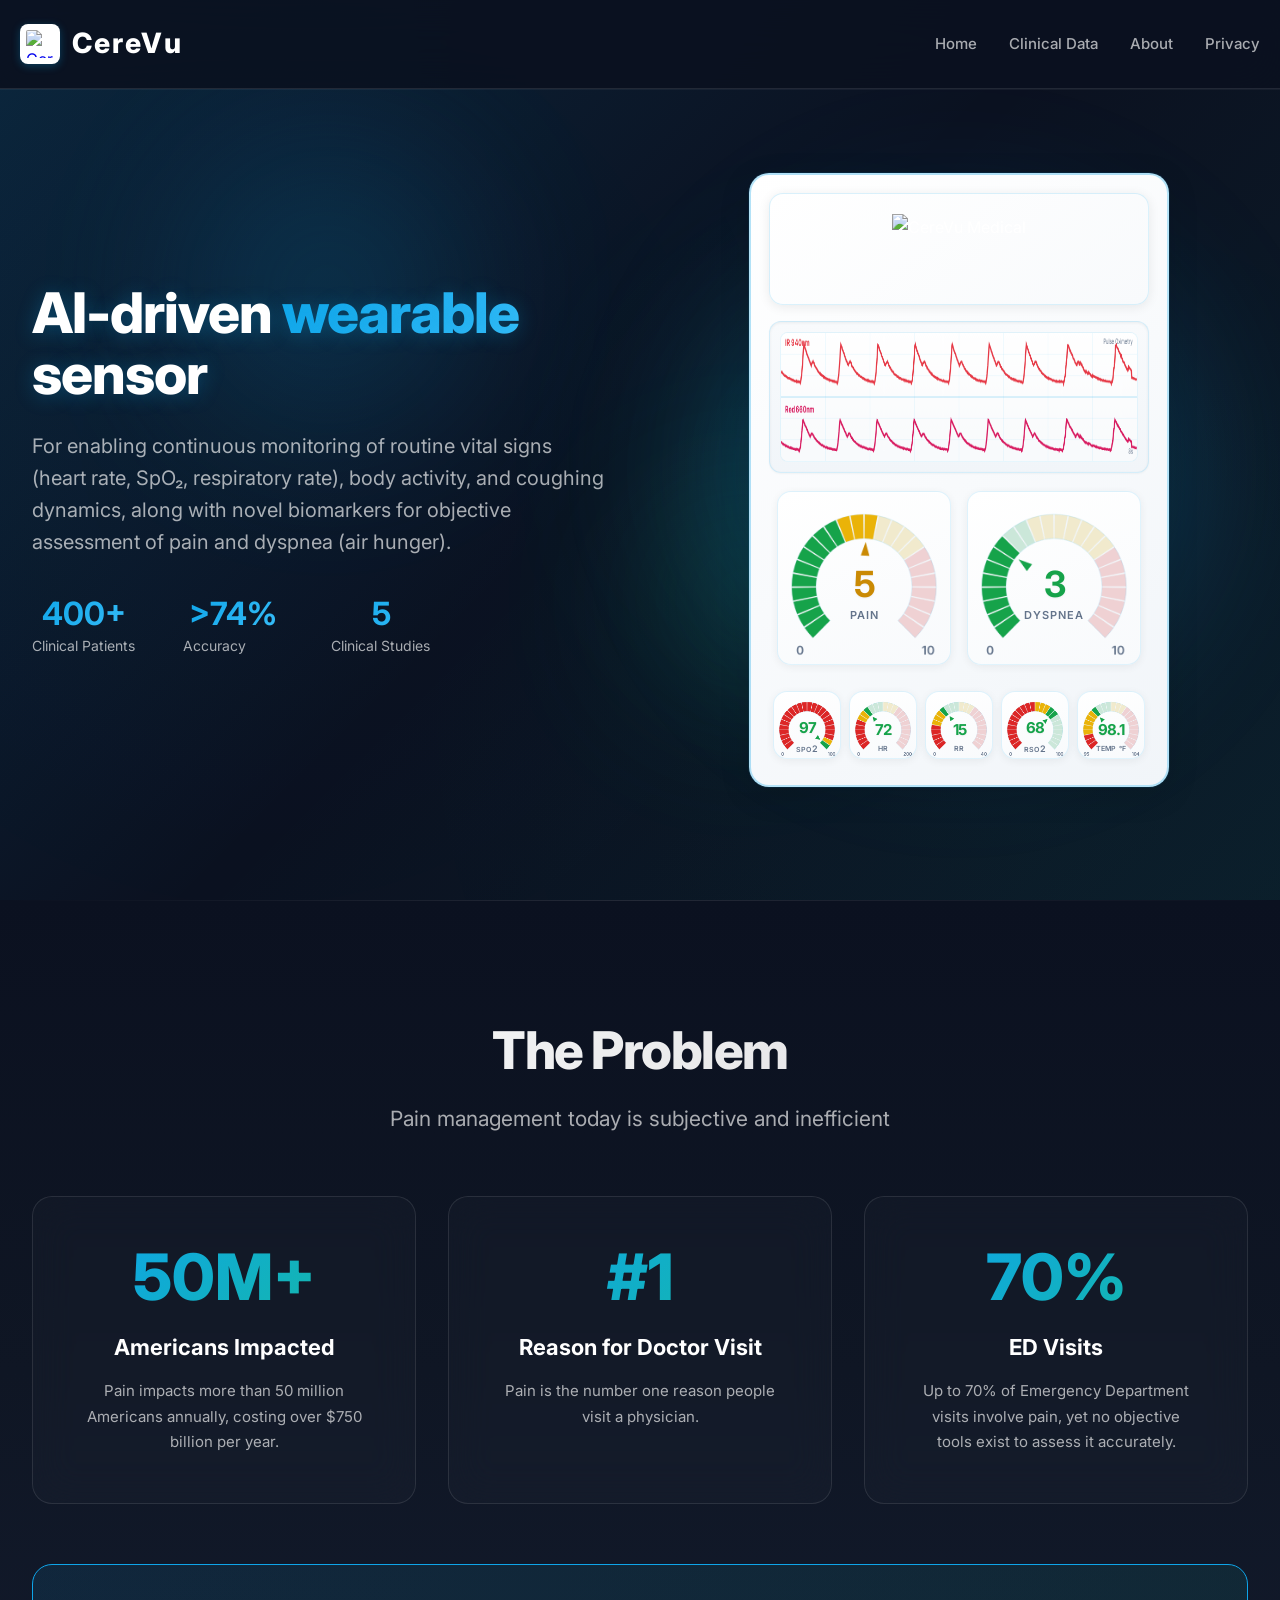
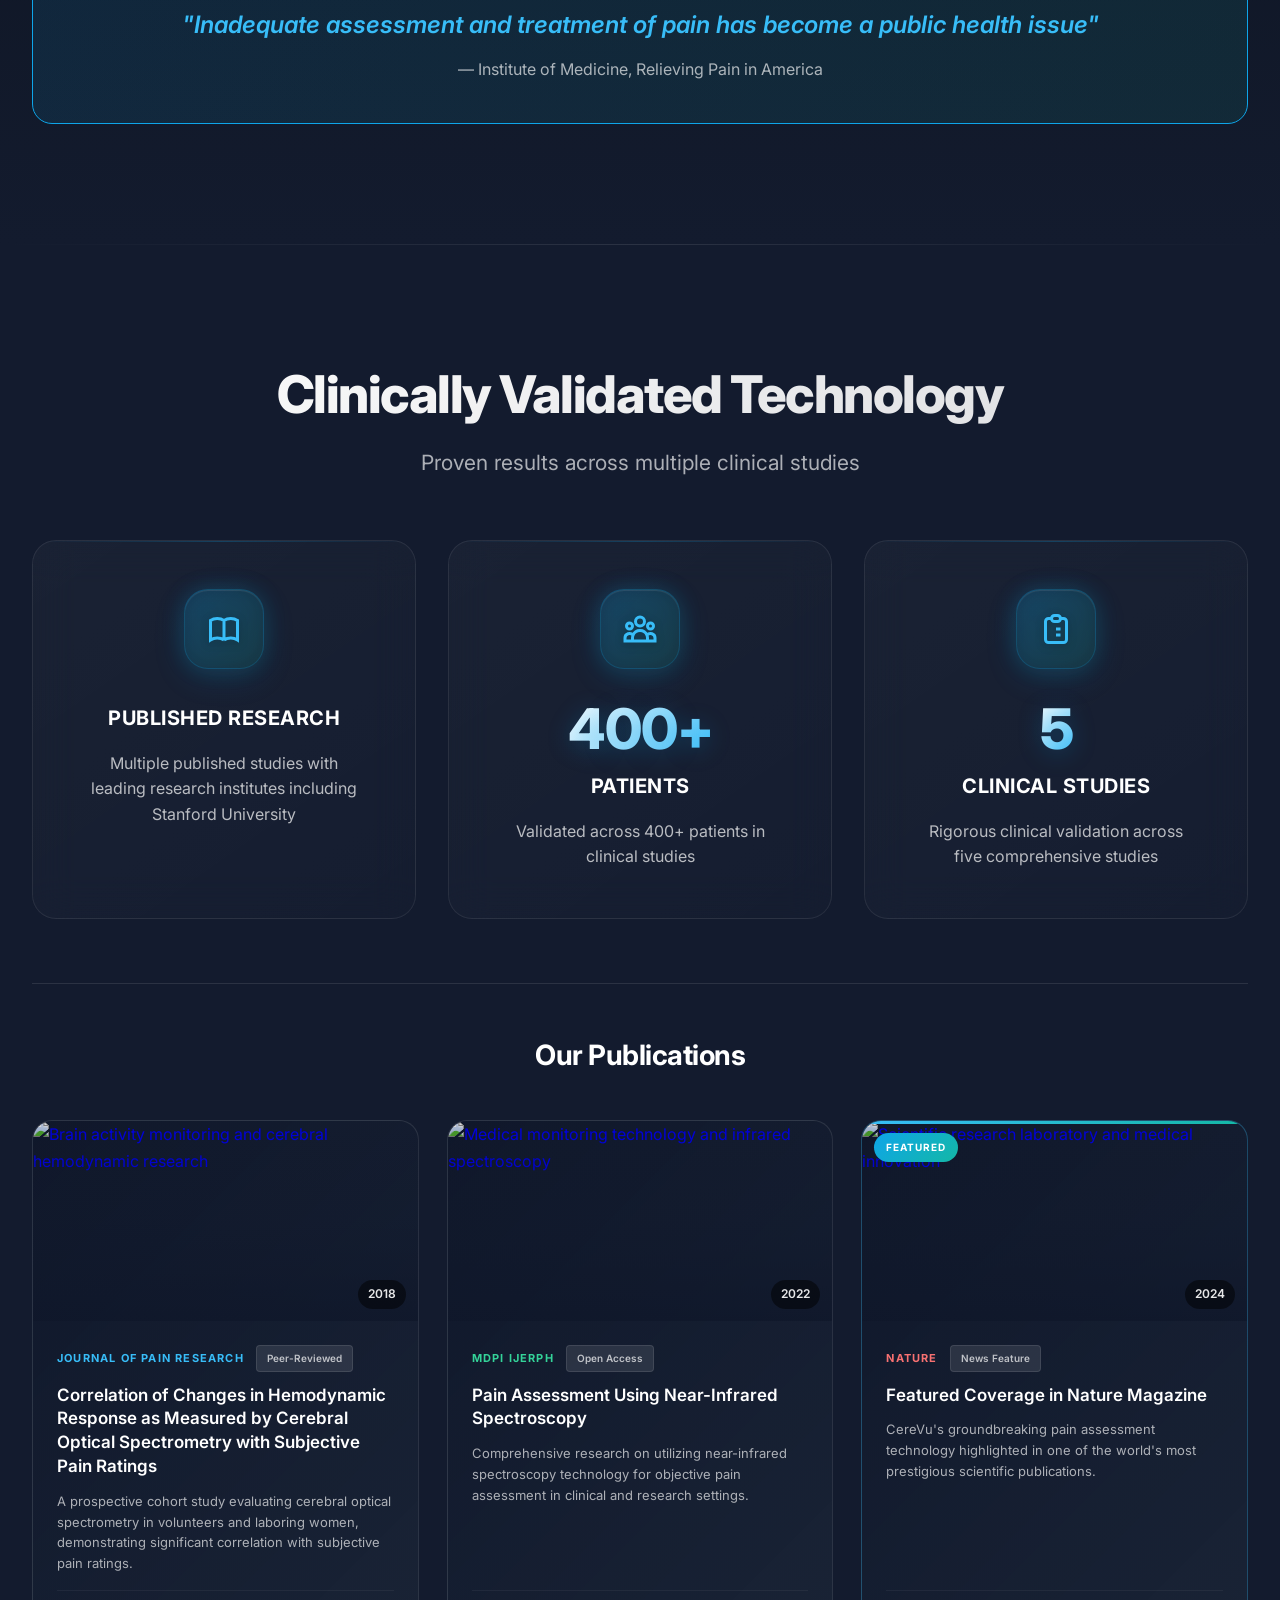
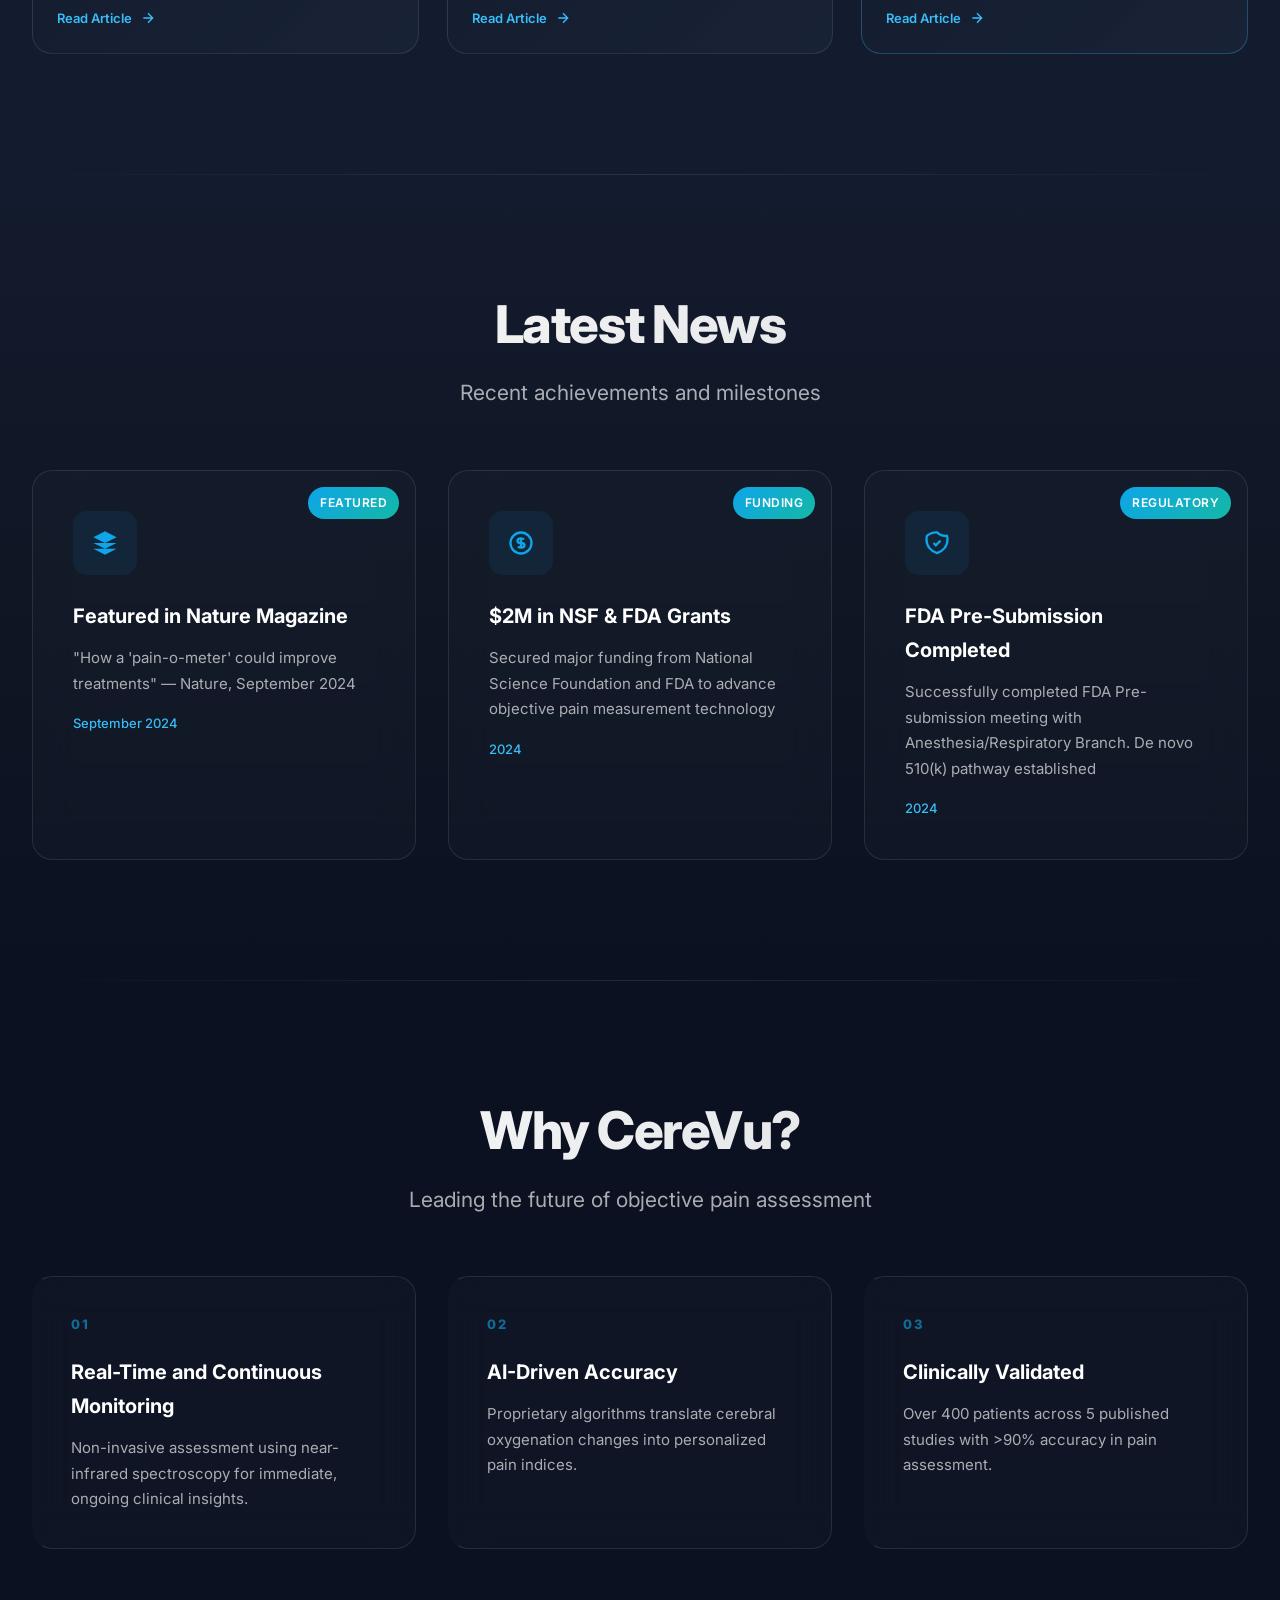
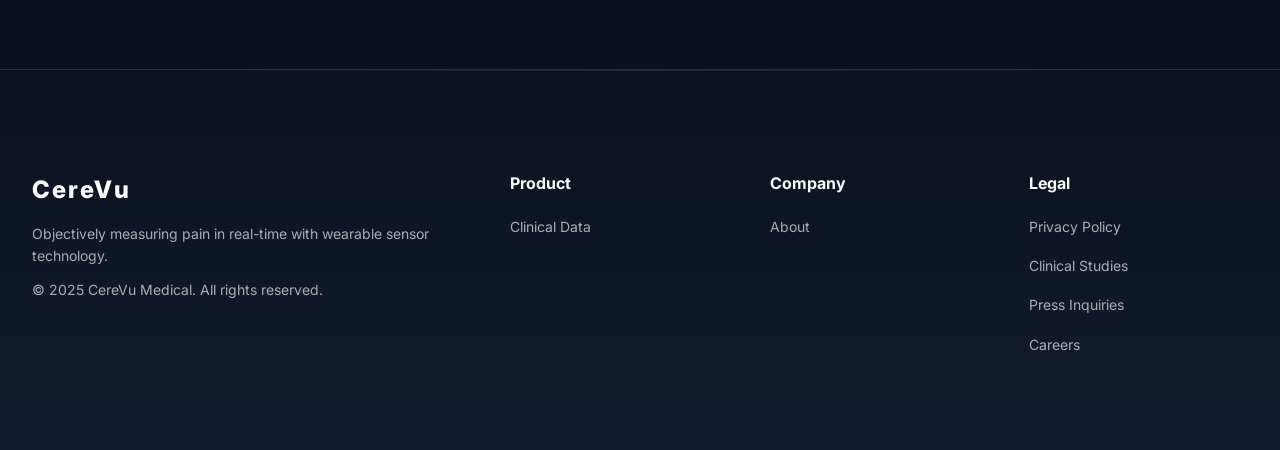
==== commit 0eeed839: "FIXED CLINICAL STUDIES PART" ====
--- a/index.html
+++ b/index.html
@@ -227,12 +227,11 @@
                 <div class="excellence-card">
                     <div class="excellence-icon">
                         <svg viewBox="0 0 24 24" fill="none" stroke="currentColor" stroke-width="2">
-                            <path d="M9 5H7a2 2 0 00-2 2v12a2 2 0 002 2h10a2 2 0 002-2V7a2 2 0 00-2-2h-2M9 5a2 2 0 002 2h2a2 2 0 002-2M9 5a2 2 0 012-2h2a2 2 0 012 2m-3 7h3m-3 4h3m-6-4h.01M9 16h.01"/>
-                        </svg>
-                    </div>
-                    <div class="excellence-stat">5</div>
-                    <h3 class="excellence-title">Clinical Studies</h3>
-                    <p class="excellence-description">Rigorous clinical validation across multiple studies</p>
+                            <path d="M12 6.253v13m0-13C10.832 5.477 9.246 5 7.5 5S4.168 5.477 3 6.253v13C4.168 18.477 5.754 18 7.5 18s3.332.477 4.5 1.253m0-13C13.168 5.477 14.754 5 16.5 5c1.747 0 3.332.477 4.5 1.253v13C19.832 18.477 18.247 18 16.5 18c-1.746 0-3.332.477-4.5 1.253"/>
+                        </svg>
+                    </div>
+                    <h3 class="excellence-title">Published Research</h3>
+                    <p class="excellence-description">Multiple published studies with leading research institutes including Stanford University</p>
                 </div>
                 <div class="excellence-card">
                     <div class="excellence-icon">
@@ -247,12 +246,12 @@
                 <div class="excellence-card">
                     <div class="excellence-icon">
                         <svg viewBox="0 0 24 24" fill="none" stroke="currentColor" stroke-width="2">
-                            <path d="M12 6.253v13m0-13C10.832 5.477 9.246 5 7.5 5S4.168 5.477 3 6.253v13C4.168 18.477 5.754 18 7.5 18s3.332.477 4.5 1.253m0-13C13.168 5.477 14.754 5 16.5 5c1.747 0 3.332.477 4.5 1.253v13C19.832 18.477 18.247 18 16.5 18c-1.746 0-3.332.477-4.5 1.253"/>
-                        </svg>
-                    </div>
-                    <div class="excellence-stat">3</div>
-                    <h3 class="excellence-title">Publications</h3>
-                    <p class="excellence-description">Published peer-reviewed research validating our technology</p>
+                            <path d="M9 5H7a2 2 0 00-2 2v12a2 2 0 002 2h10a2 2 0 002-2V7a2 2 0 00-2-2h-2M9 5a2 2 0 002 2h2a2 2 0 002-2M9 5a2 2 0 012-2h2a2 2 0 012 2m-3 7h3m-3 4h3m-6-4h.01M9 16h.01"/>
+                        </svg>
+                    </div>
+                    <div class="excellence-stat">5</div>
+                    <h3 class="excellence-title">Clinical Studies</h3>
+                    <p class="excellence-description">Rigorous clinical validation across five comprehensive studies</p>
                 </div>
             </div>
             <div class="publications-section">
--- a/styles.css
+++ b/styles.css
@@ -545,12 +545,10 @@
     position: relative;
     width: 100%;
     padding: 16px;
-    background: linear-gradient(135deg, rgba(14, 165, 233, 0.05) 0%, rgba(20, 184, 166, 0.05) 100%);
+    background: transparent;
     border-radius: 24px;
-    border: 1px solid rgba(14, 165, 233, 0.2);
-    box-shadow: 
-        0 20px 60px rgba(14, 165, 233, 0.2),
-        inset 0 1px 1px rgba(255, 255, 255, 0.05);
+    border: none;
+    box-shadow: none;
     display: flex;
     flex-direction: column;
     align-items: center;
@@ -693,14 +691,14 @@
 }
 
 .masimo-monitor {
-    background: linear-gradient(145deg, #050810 0%, #0a1018 50%, #080c14 100%) !important;
+    background: linear-gradient(145deg, #ffffff 0%, #f8fafc 50%, #f1f5f9 100%) !important;
     padding: 18px !important;
     border-radius: 20px;
-    border: 2px solid rgba(14, 165, 233, 0.4) !important;
+    border: 2px solid rgba(14, 165, 233, 0.3) !important;
     position: relative;
     max-width: 420px;
     margin: 0 auto;
-    box-shadow: 0 0 30px rgba(14, 165, 233, 0.15);
+    box-shadow: 0 8px 32px rgba(0, 0, 0, 0.12), 0 0 0 1px rgba(14, 165, 233, 0.1);
 }
 
 /* Monitor Logo Header */
@@ -712,8 +710,8 @@
     display: flex;
     align-items: center;
     justify-content: center;
-    box-shadow: 0 4px 20px rgba(0, 0, 0, 0.25);
-    border: 1px solid rgba(14, 165, 233, 0.2);
+    box-shadow: 0 2px 12px rgba(0, 0, 0, 0.08);
+    border: 1px solid rgba(14, 165, 233, 0.15);
 }
 
 .monitor-logo {
@@ -725,17 +723,18 @@
 
 .waveform-panel {
     margin-bottom: 14px;
-    background: linear-gradient(180deg, #0a1520 0%, #0d1929 100%);
+    background: linear-gradient(180deg, #f8fafc 0%, #f1f5f9 100%);
     border-radius: 12px;
-    padding: 8px;
-    border: 1px solid rgba(0, 150, 200, 0.3);
-    box-shadow: inset 0 2px 8px rgba(0, 0, 0, 0.4);
+    padding: 10px;
+    border: 1px solid rgba(14, 165, 233, 0.15);
+    box-shadow: inset 0 1px 3px rgba(0, 0, 0, 0.06), 0 1px 2px rgba(0, 0, 0, 0.04);
 }
 
 .waveform-panel .signal-canvas {
     height: 130px;
     border-radius: 8px;
-    background: #050a12;
+    background: linear-gradient(180deg, #ffffff 0%, #f8fafc 100%);
+    border: 1px solid rgba(14, 165, 233, 0.1);
 }
 
 /* Vitals Grid - 2x2 layout like Masimo */
@@ -751,16 +750,16 @@
 .vitals-grid-primary {
     display: grid;
     grid-template-columns: repeat(2, 1fr);
-    gap: 20px;
+    gap: 16px;
     padding: 4px 8px;
-    margin-bottom: 16px;
+    margin-bottom: 14px;
 }
 
 /* Secondary Gauges Grid - All vital signs */
 .vitals-grid-secondary {
     display: grid;
     grid-template-columns: repeat(5, 1fr);
-    gap: 10px;
+    gap: 8px;
     padding: 8px 4px;
 }
 
@@ -778,6 +777,7 @@
     font-size: 15px;
     font-weight: 700;
     line-height: 1;
+    color: #1e293b;
 }
 
 .vital-gauge-small .vital-label {
@@ -786,6 +786,7 @@
     letter-spacing: 0.2px;
     text-transform: uppercase;
     margin-top: 2px;
+    color: #64748b;
 }
 
 .vital-gauge-small .vital-value-display {
@@ -816,10 +817,10 @@
     display: flex;
     align-items: center;
     justify-content: center;
-    background: linear-gradient(160deg, #0c1220 0%, #060a10 100%);
+    background: linear-gradient(160deg, #ffffff 0%, #f8fafc 100%);
     border-radius: 14px;
-    border: 1px solid rgba(30, 60, 100, 0.4);
-    box-shadow: 0 4px 20px rgba(0, 0, 0, 0.5);
+    border: 1px solid rgba(14, 165, 233, 0.12);
+    box-shadow: 0 2px 8px rgba(0, 0, 0, 0.06), inset 0 1px 2px rgba(255, 255, 255, 0.8);
 }
 
 .vital-gauge-canvas {
@@ -847,17 +848,18 @@
 .vital-value {
     font-size: 36px;
     font-weight: 700;
-    color: #ffffff;
+    color: #1e293b;
     line-height: 1;
     margin-bottom: 4px;
     font-family: 'Inter', -apple-system, BlinkMacSystemFont, sans-serif;
     letter-spacing: -1px;
+    text-shadow: 0 1px 2px rgba(0, 0, 0, 0.05);
 }
 
 .vital-label {
     font-size: 11px;
-    color: rgba(180, 190, 205, 0.95);
-    font-weight: 500;
+    color: #64748b;
+    font-weight: 600;
     text-transform: uppercase;
     letter-spacing: 1px;
 }
@@ -881,10 +883,12 @@
     
     .vital-gauge-small .vital-value {
         font-size: 14px;
+        color: #1e293b;
     }
     
     .vital-gauge-small .vital-label {
         font-size: 6px;
+        color: #64748b;
     }
 }
 
@@ -900,10 +904,12 @@
     
     .vital-gauge-small .vital-value {
         font-size: 12px;
+        color: #1e293b;
     }
     
     .vital-gauge-small .vital-label {
         font-size: 5px;
+        color: #64748b;
     }
     
     .vitals-grid-5 {
@@ -931,9 +937,9 @@
 .signal-canvas {
     width: 100%;
     height: 140px;
-    background: rgba(0, 0, 0, 0.8);
+    background: linear-gradient(180deg, #ffffff 0%, #f8fafc 100%);
     border-radius: 12px;
-    border: 1px solid rgba(14, 165, 233, 0.3);
+    border: 1px solid rgba(14, 165, 233, 0.15);
     display: block;
 }
 
@@ -1195,68 +1201,118 @@
 }
 
 .excellence-card {
-    padding: 48px 40px;
-    background: rgba(255, 255, 255, 0.02);
+    padding: 48px 32px;
+    background: linear-gradient(145deg, rgba(255, 255, 255, 0.03) 0%, rgba(255, 255, 255, 0.01) 100%);
     backdrop-filter: blur(20px);
-    border: 1px solid var(--border-color);
-    border-radius: var(--border-radius-lg);
+    border: 1px solid rgba(255, 255, 255, 0.08);
+    border-radius: 24px;
     text-align: center;
-    transition: var(--transition);
-    position: relative;
+    transition: all 0.4s cubic-bezier(0.4, 0, 0.2, 1);
+    position: relative;
+    overflow: hidden;
+    display: flex;
+    flex-direction: column;
+    align-items: center;
+    height: 100%;
+}
+
+.excellence-card::before {
+    content: '';
+    position: absolute;
+    top: 0;
+    left: 0;
+    right: 0;
+    height: 1px;
+    background: linear-gradient(90deg, transparent, rgba(14, 165, 233, 0.5), transparent);
+    opacity: 0.5;
+    transition: opacity 0.4s ease;
 }
 
 .excellence-card:hover {
-    transform: translateY(-6px);
-    box-shadow: 0 12px 40px rgba(14, 165, 233, 0.15);
-    border-color: rgba(14, 165, 233, 0.4);
-    background: rgba(255, 255, 255, 0.04);
-}
-
-.excellence-card:hover .excellence-icon {
-    transform: scale(1.08);
-    box-shadow: 0 8px 24px rgba(14, 165, 233, 0.4);
+    transform: translateY(-8px);
+    box-shadow: 0 20px 40px rgba(0, 0, 0, 0.4), inset 0 0 0 1px rgba(14, 165, 233, 0.3);
+    background: linear-gradient(145deg, rgba(255, 255, 255, 0.05) 0%, rgba(255, 255, 255, 0.02) 100%);
+}
+
+.excellence-card:hover::before {
+    opacity: 1;
+    background: linear-gradient(90deg, transparent, #0EA5E9, transparent);
+    box-shadow: 0 0 15px rgba(14, 165, 233, 0.5);
 }
 
 .excellence-icon {
-    width: 72px;
-    height: 72px;
-    margin: 0 auto 28px;
+    width: 80px;
+    height: 80px;
+    margin: 0 auto 32px;
     display: flex;
     align-items: center;
     justify-content: center;
-    background: linear-gradient(135deg, var(--primary-color) 0%, var(--accent-teal) 100%);
-    border-radius: 18px;
-    box-shadow: 0 4px 16px rgba(14, 165, 233, 0.25);
+    background: linear-gradient(135deg, rgba(14, 165, 233, 0.15) 0%, rgba(20, 184, 166, 0.1) 100%);
+    border-radius: 24px;
+    box-shadow: 0 8px 32px rgba(14, 165, 233, 0.15), inset 0 1px 1px rgba(255, 255, 255, 0.1);
+    border: 1px solid rgba(14, 165, 233, 0.2);
     transition: var(--transition);
+    position: relative;
+}
+
+.excellence-icon::after {
+    content: '';
+    position: absolute;
+    inset: -4px;
+    border-radius: 28px;
+    background: linear-gradient(135deg, rgba(14, 165, 233, 0.3), rgba(20, 184, 166, 0.2));
+    z-index: -1;
+    filter: blur(10px);
+    opacity: 0.5;
+    transition: opacity 0.4s ease;
+}
+
+.excellence-card:hover .excellence-icon {
+    transform: scale(1.1) rotate(5deg);
+    background: linear-gradient(135deg, rgba(14, 165, 233, 0.25) 0%, rgba(20, 184, 166, 0.2) 100%);
+    border-color: rgba(14, 165, 233, 0.4);
+    box-shadow: 0 12px 40px rgba(14, 165, 233, 0.25);
+}
+
+.excellence-card:hover .excellence-icon::after {
+    opacity: 0.8;
 }
 
 .excellence-icon svg {
-    width: 32px;
-    height: 32px;
-    color: white;
+    width: 36px;
+    height: 36px;
+    color: #38BDF8;
+    filter: drop-shadow(0 2px 4px rgba(0, 0, 0, 0.2));
 }
 
 .excellence-stat {
-    font-size: 48px;
+    font-size: 56px;
     font-weight: 800;
-    background: linear-gradient(135deg, var(--primary-color) 0%, var(--accent-teal) 100%);
+    background: linear-gradient(135deg, #ffffff 0%, #38BDF8 100%);
     -webkit-background-clip: text;
     -webkit-text-fill-color: transparent;
     background-clip: text;
+    margin-bottom: 12px;
+    line-height: 1;
+    letter-spacing: -1px;
+    text-shadow: 0 4px 24px rgba(14, 165, 233, 0.25);
+}
+
+.excellence-title {
+    font-size: 20px;
+    font-weight: 700;
     margin-bottom: 16px;
-}
-
-.excellence-title {
-    font-size: 22px;
-    font-weight: 700;
-    margin-bottom: 12px;
-    color: var(--text-primary);
+    color: #ffffff;
+    letter-spacing: 0.5px;
+    text-transform: uppercase;
 }
 
 .excellence-description {
-    font-size: 15px;
-    color: var(--text-secondary);
-    line-height: 1.7;
+    font-size: 16px;
+    color: rgba(255, 255, 255, 0.7);
+    line-height: 1.6;
+    max-width: 280px;
+    margin: 0 auto;
 }
 
 .cta-section {
@@ -3680,11 +3736,13 @@
     
     .vital-value {
         font-size: 30px;
+        color: #1e293b;
     }
     
     .vital-label {
         font-size: 10px;
         letter-spacing: 0.5px;
+        color: #64748b;
     }
     
     .vital-value-display {
@@ -3705,10 +3763,12 @@
     
     .vital-gauge-small .vital-value {
         font-size: 14px;
+        color: #1e293b;
     }
     
     .vital-gauge-small .vital-label {
         font-size: 6px;
+        color: #64748b;
     }
     
     .vitals-grid-5 {
@@ -3728,6 +3788,7 @@
     .waveform-panel .signal-canvas {
         height: 100px;
         border-radius: 8px;
+        background: linear-gradient(180deg, #ffffff 0%, #f8fafc 100%);
     }
 
     .signal-canvas {
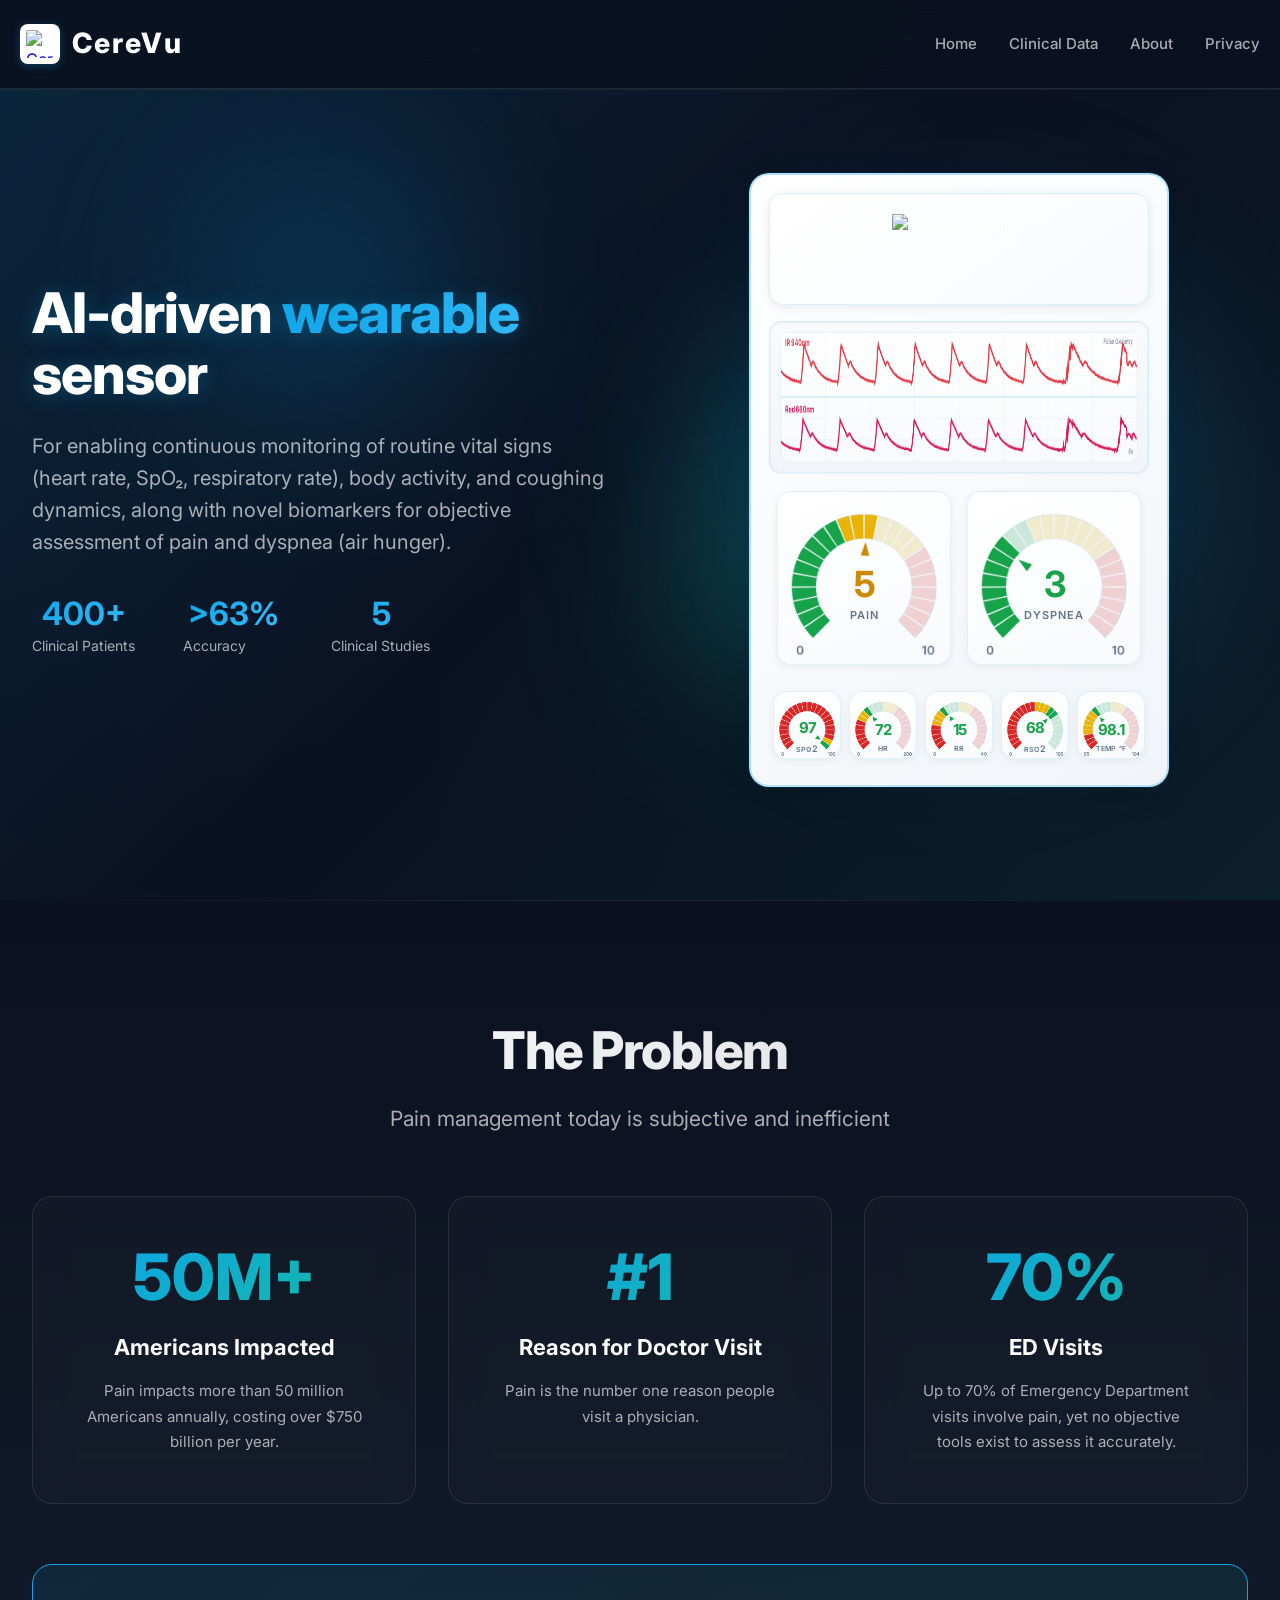
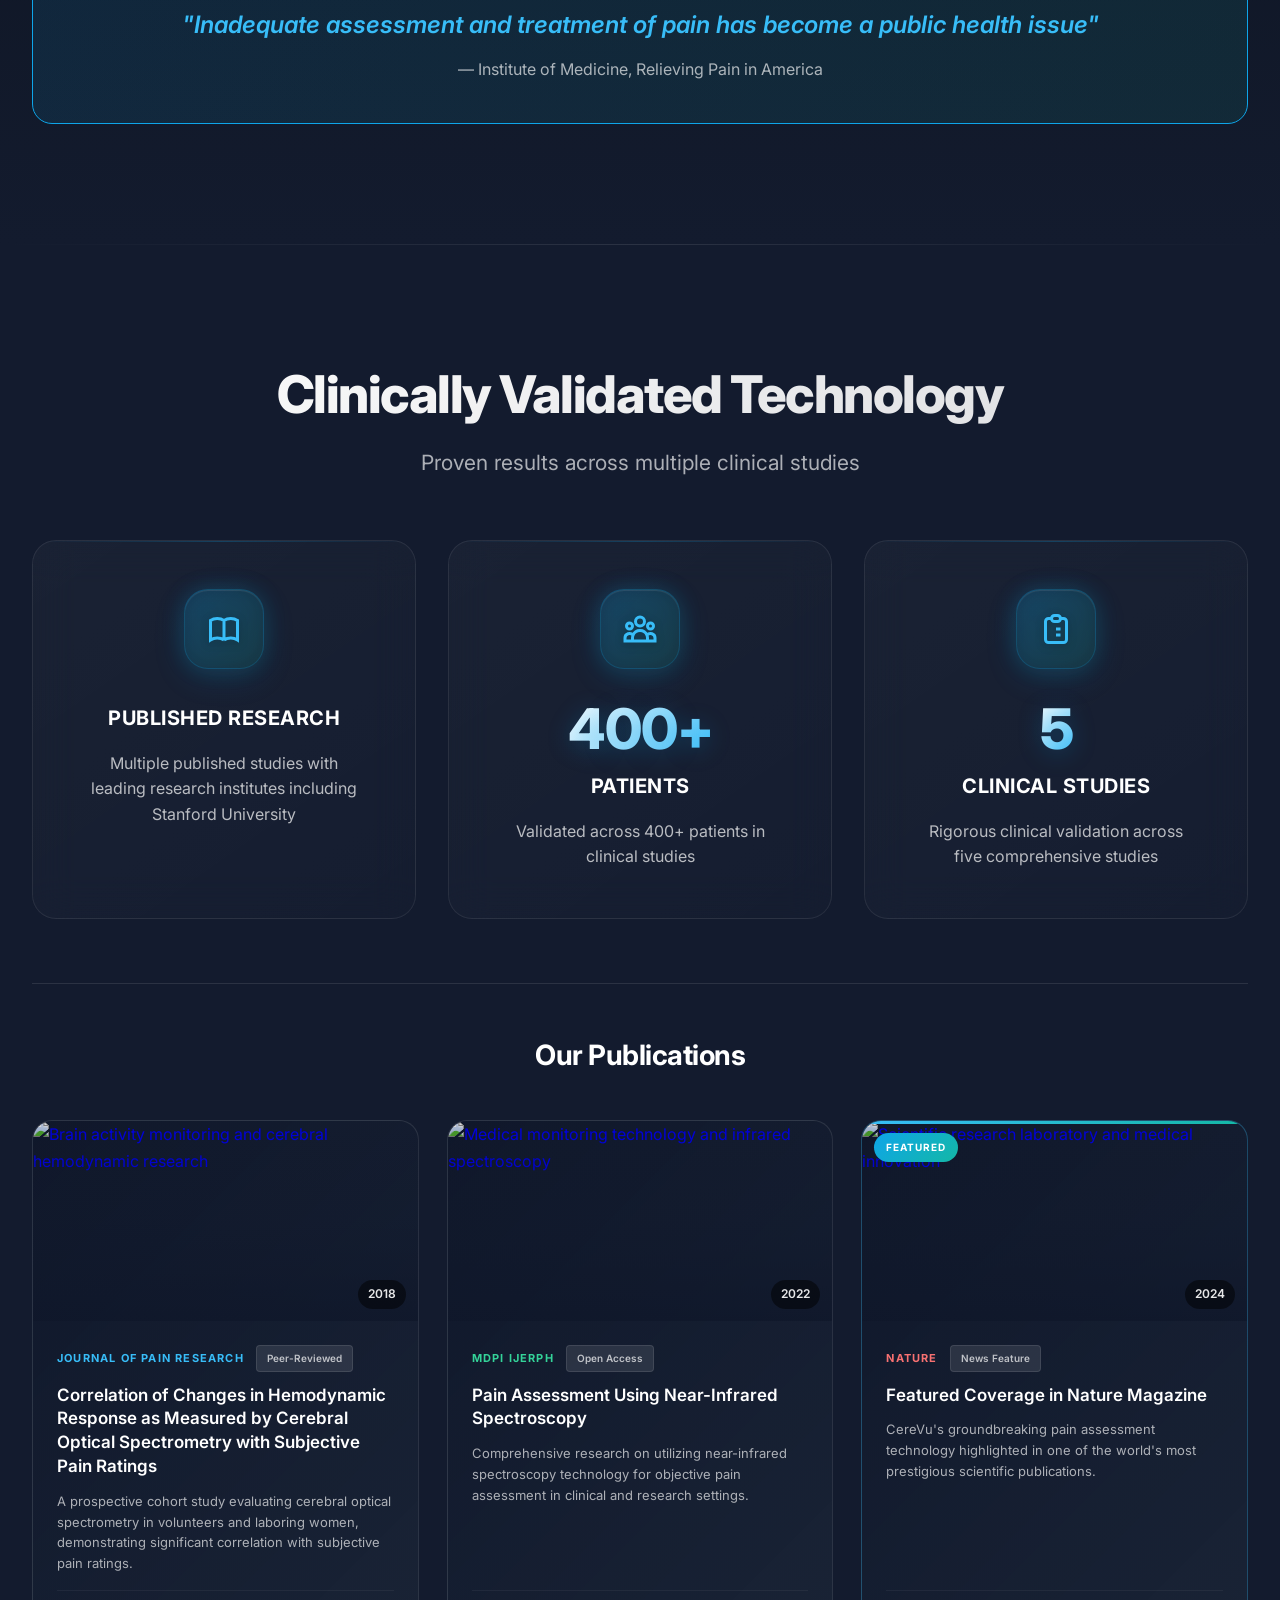
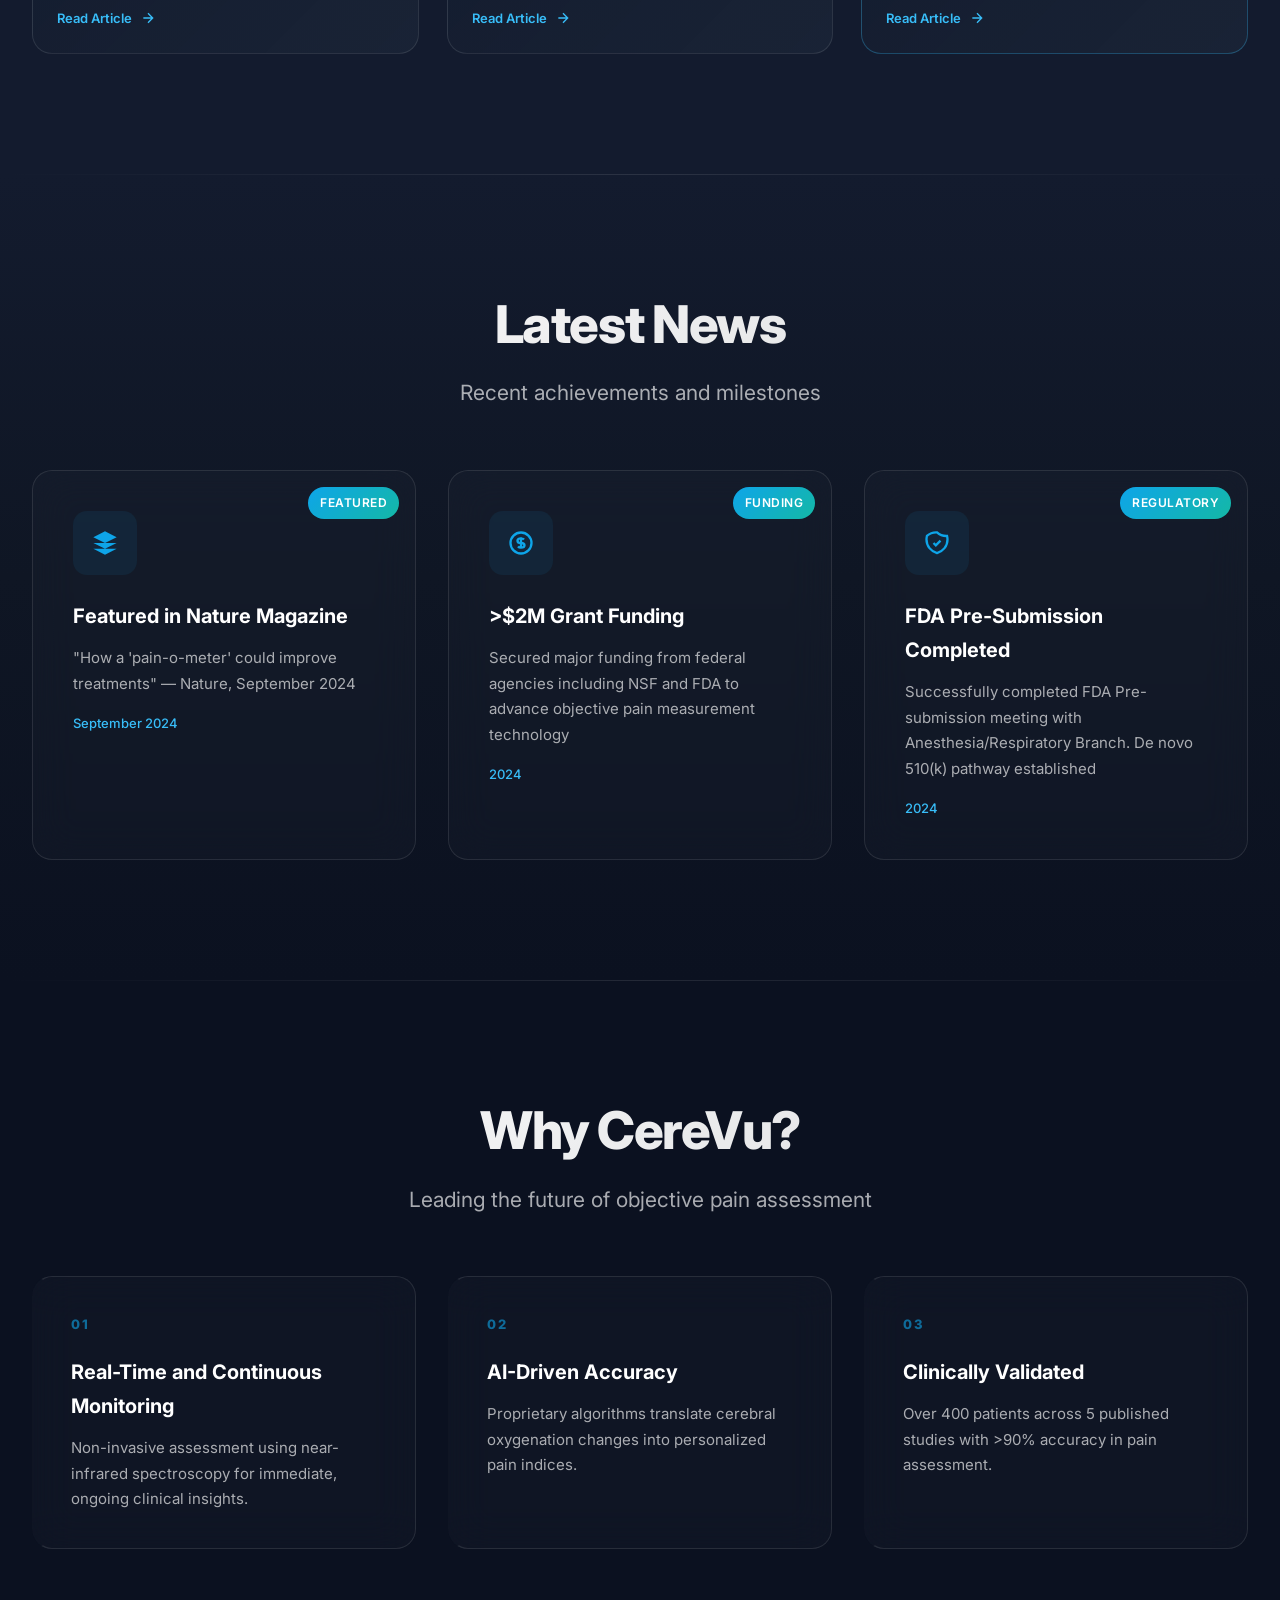
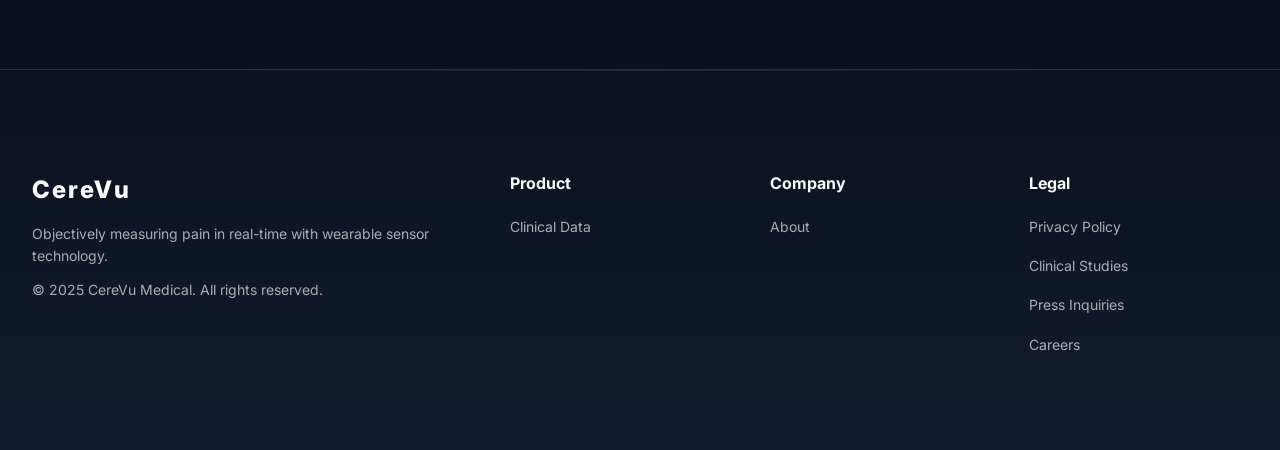
==== commit 7adfedd2: "update funding part" ====
--- a/index.html
+++ b/index.html
@@ -357,8 +357,8 @@
                             <path d="M12 8c-1.657 0-3 .895-3 2s1.343 2 3 2 3 .895 3 2-1.343 2-3 2m0-8c1.11 0 2.08.402 2.599 1M12 8V7m0 1v8m0 0v1m0-1c-1.11 0-2.08-.402-2.599-1M21 12a9 9 0 11-18 0 9 9 0 0118 0z"/>
                         </svg>
                     </div>
-                    <h3 class="news-title">$2M in NSF & FDA Grants</h3>
-                    <p class="news-description">Secured major funding from National Science Foundation and FDA to advance objective pain measurement technology</p>
+                    <h3 class="news-title">>$2M Grant Funding</h3>
+                    <p class="news-description">Secured major funding from federal agencies including NSF and FDA to advance objective pain measurement technology</p>
                     <p class="news-date">2024</p>
                 </div>
                 <div class="news-card">
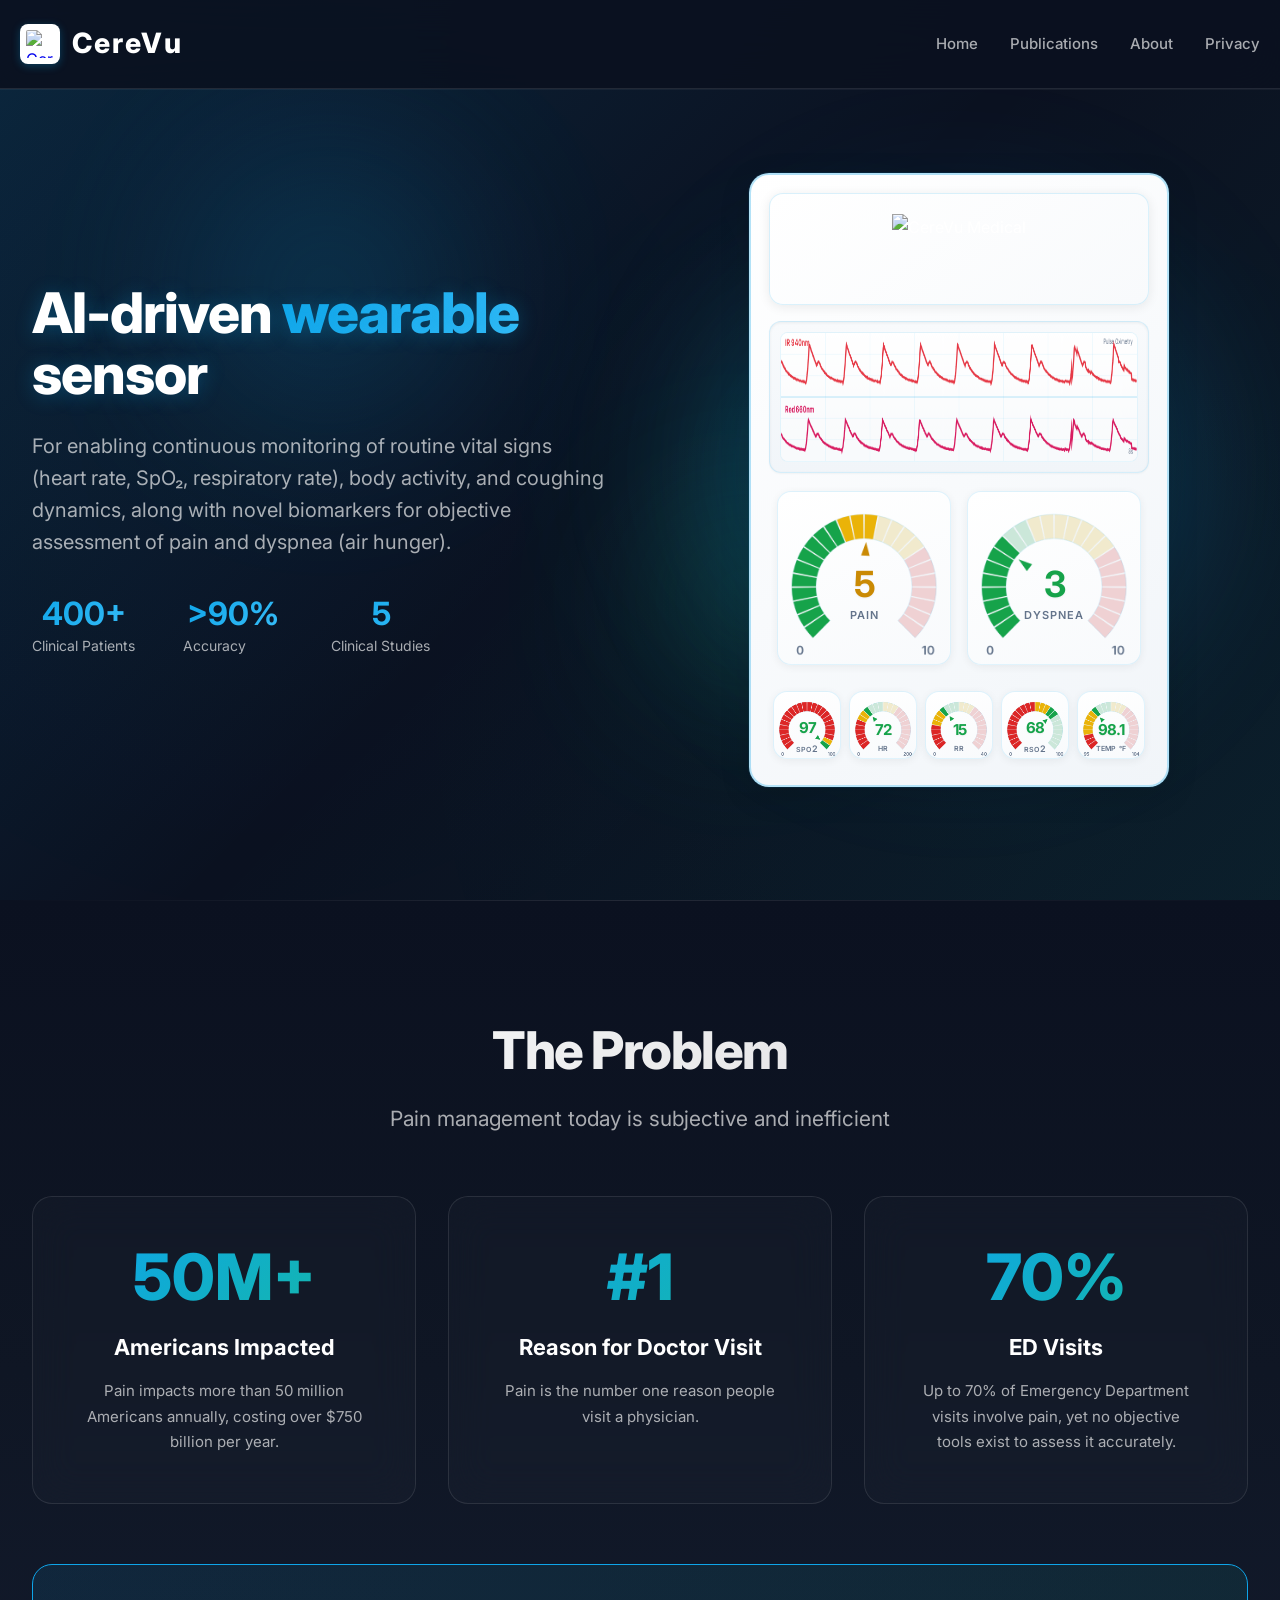
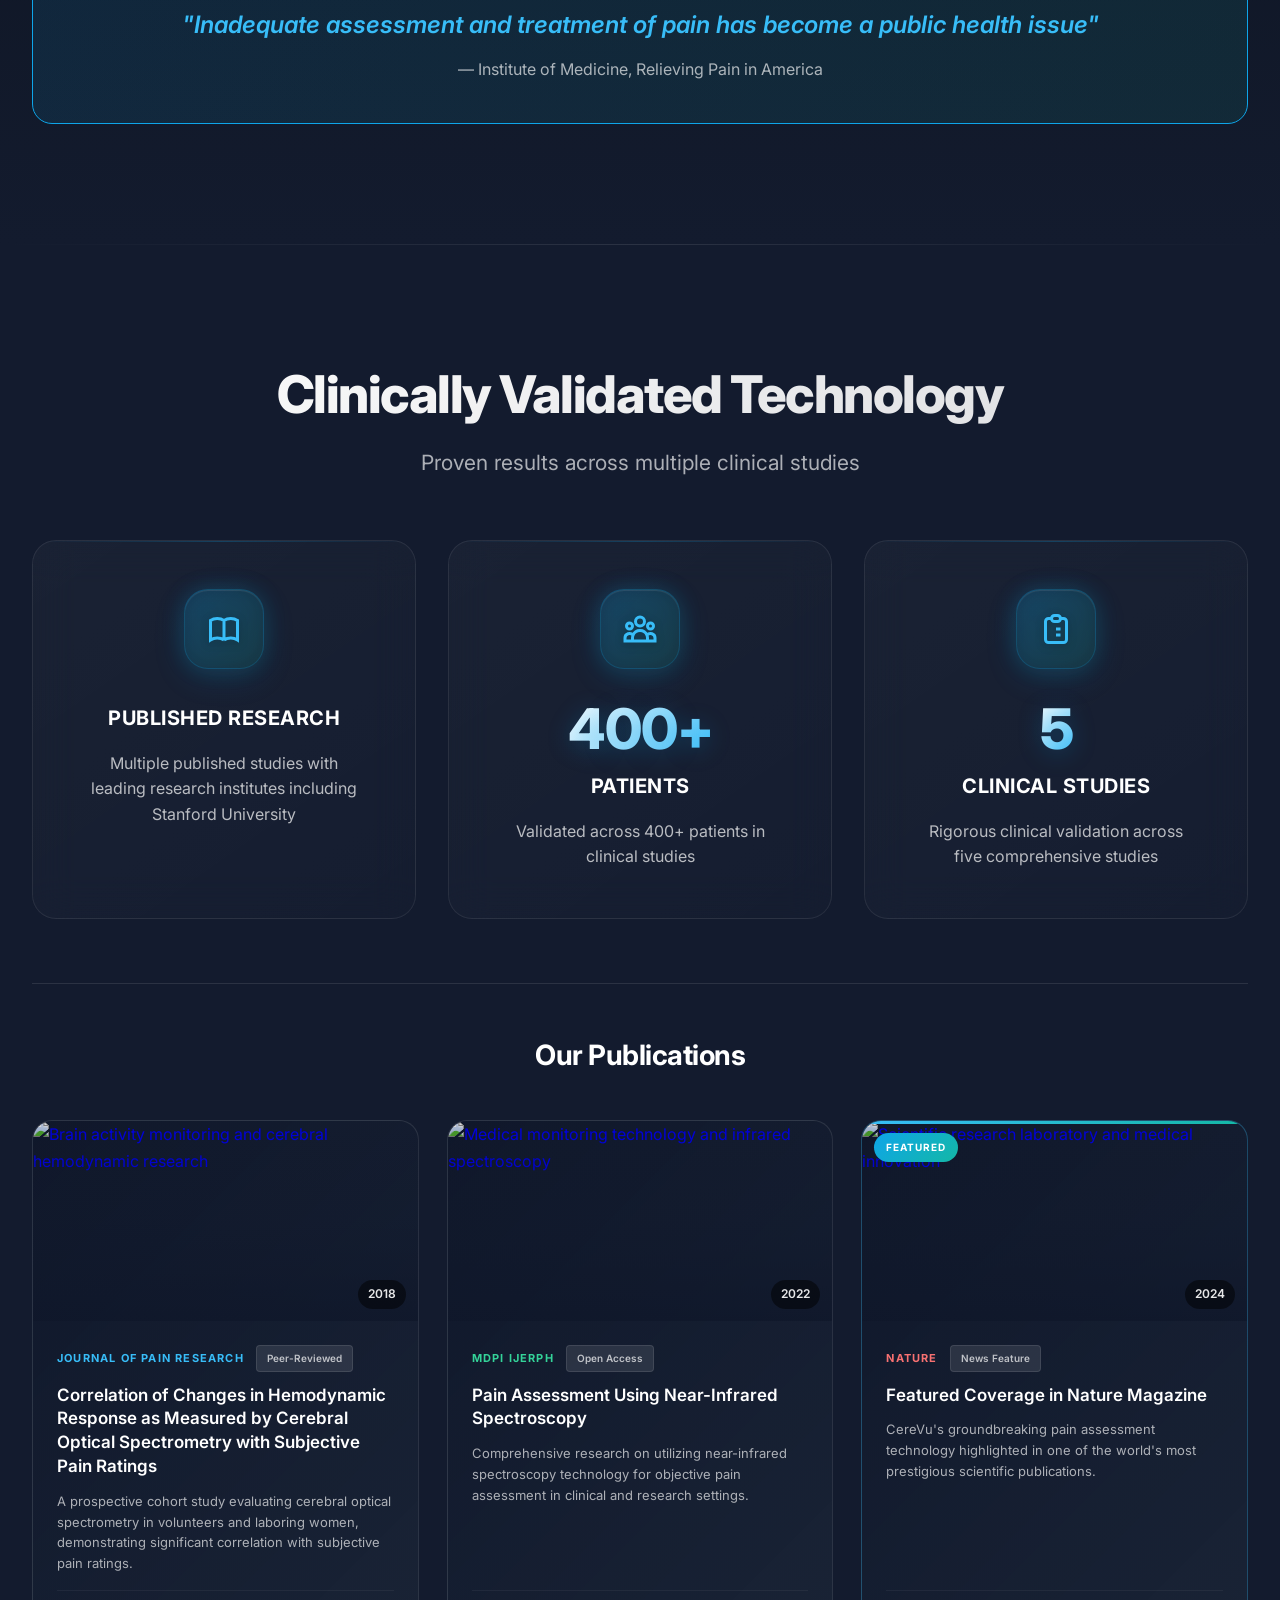
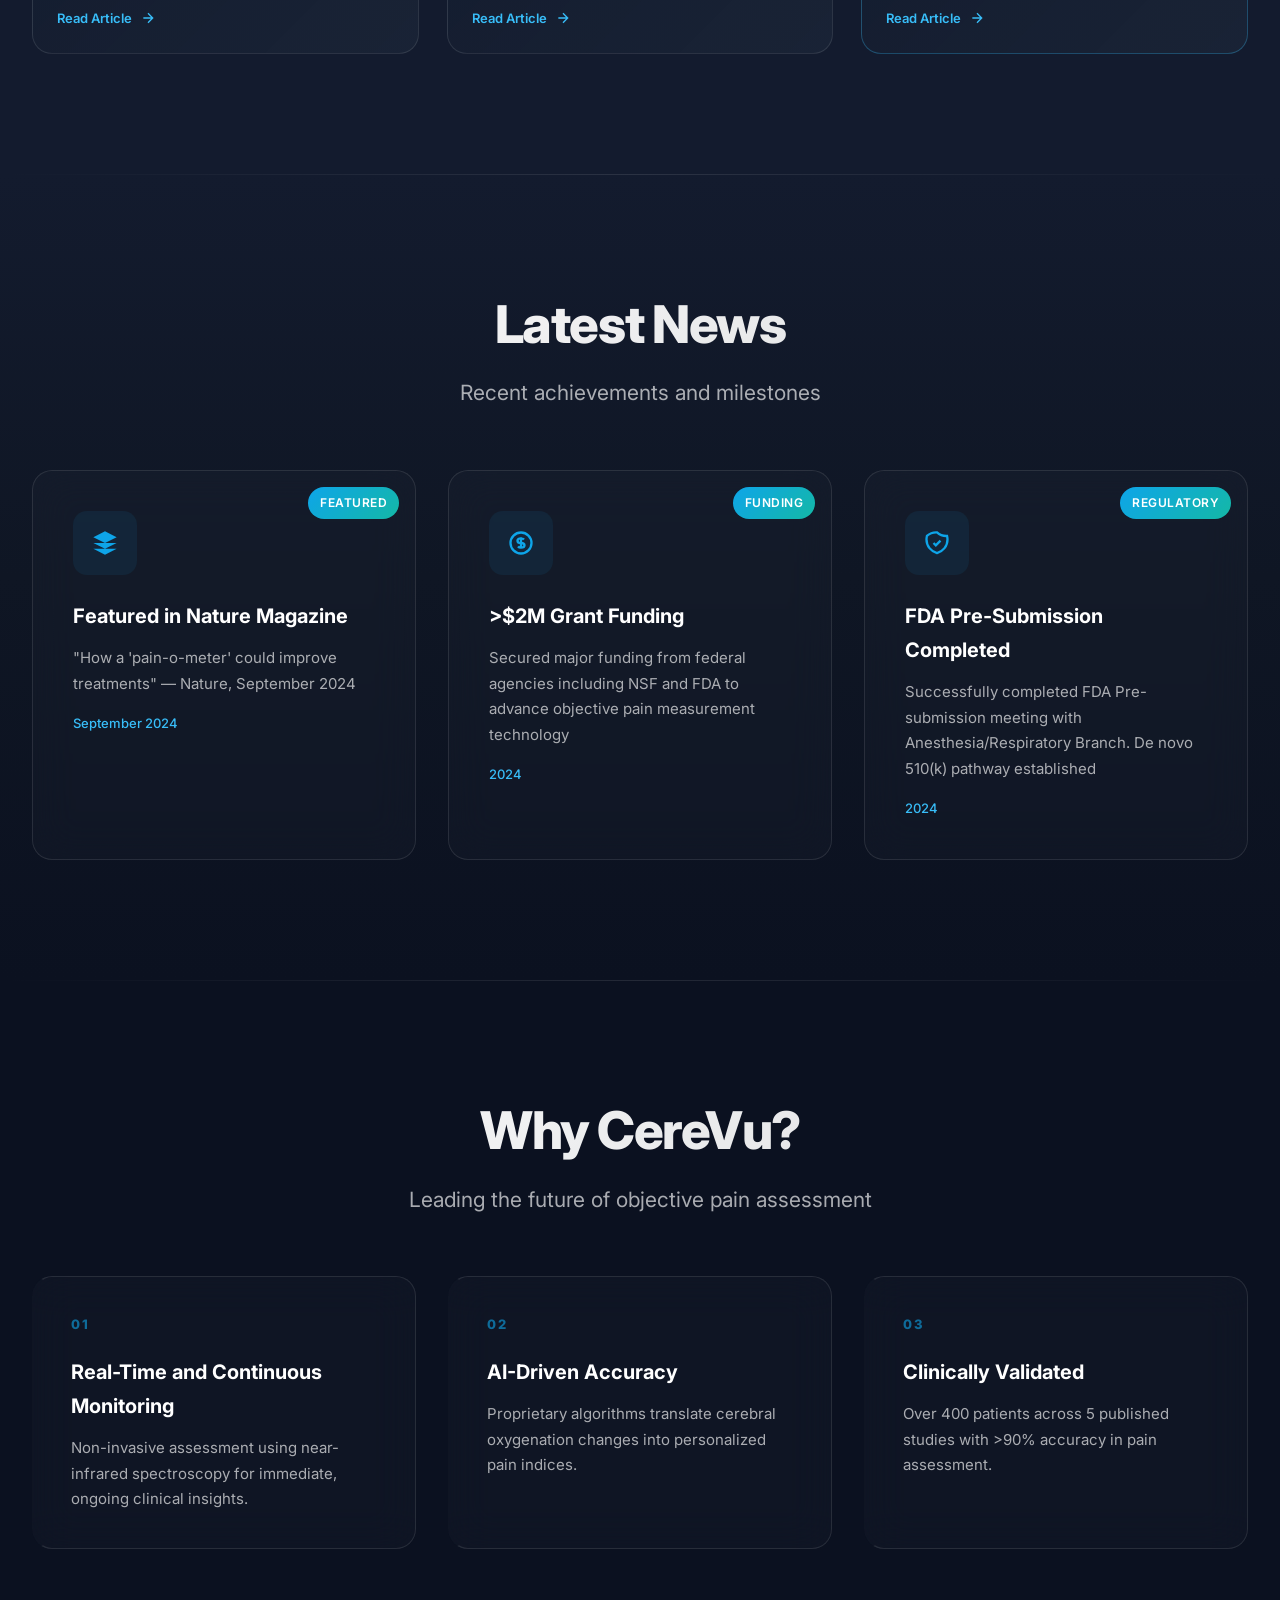
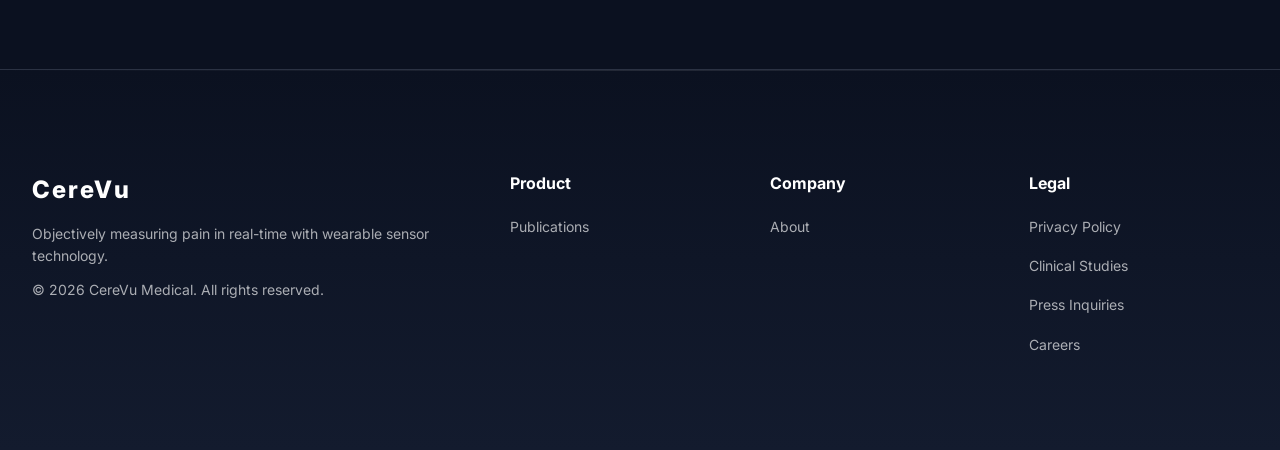
==== commit cd89c43b: "REVISED PUBLICATIONS AND CLINICAL DATA PART" ====
--- a/index.html
+++ b/index.html
@@ -43,7 +43,7 @@
             </div>
             <div class="nav-links">
                 <a href="index.html">Home</a>
-                <a href="clinical.html">Clinical Data</a>
+                <a href="clinical.html">Publications</a>
                 <a href="about.html">About</a>
                 <a href="privacy.html">Privacy</a>
             </div>
@@ -58,7 +58,7 @@
     <!-- Mobile Menu -->
     <div class="mobile-menu" id="mobile-menu">
         <a href="index.html">Home</a>
-        <a href="clinical.html">Clinical Data</a>
+        <a href="clinical.html">Publications</a>
         <a href="about.html">About</a>
         <a href="privacy.html">Privacy</a>
     </div>
@@ -410,12 +410,12 @@
                 <div class="footer-section">
                     <h3 class="footer-title">CereVu</h3>
                     <p class="footer-description">Objectively measuring pain in real-time with wearable sensor technology.</p>
-                    <p class="footer-description">© 2025 CereVu Medical. All rights reserved.</p>
+                    <p class="footer-description">© <span id="current-year"></span> CereVu Medical. All rights reserved.</p>
                 </div>
                 <div class="footer-section">
                     <h4 class="footer-heading">Product</h4>
                     <ul class="footer-links">
-                        <li><a href="clinical.html">Clinical Data</a></li>
+                        <li><a href="clinical.html">Publications</a></li>
                     </ul>
                 </div>
                 <div class="footer-section">
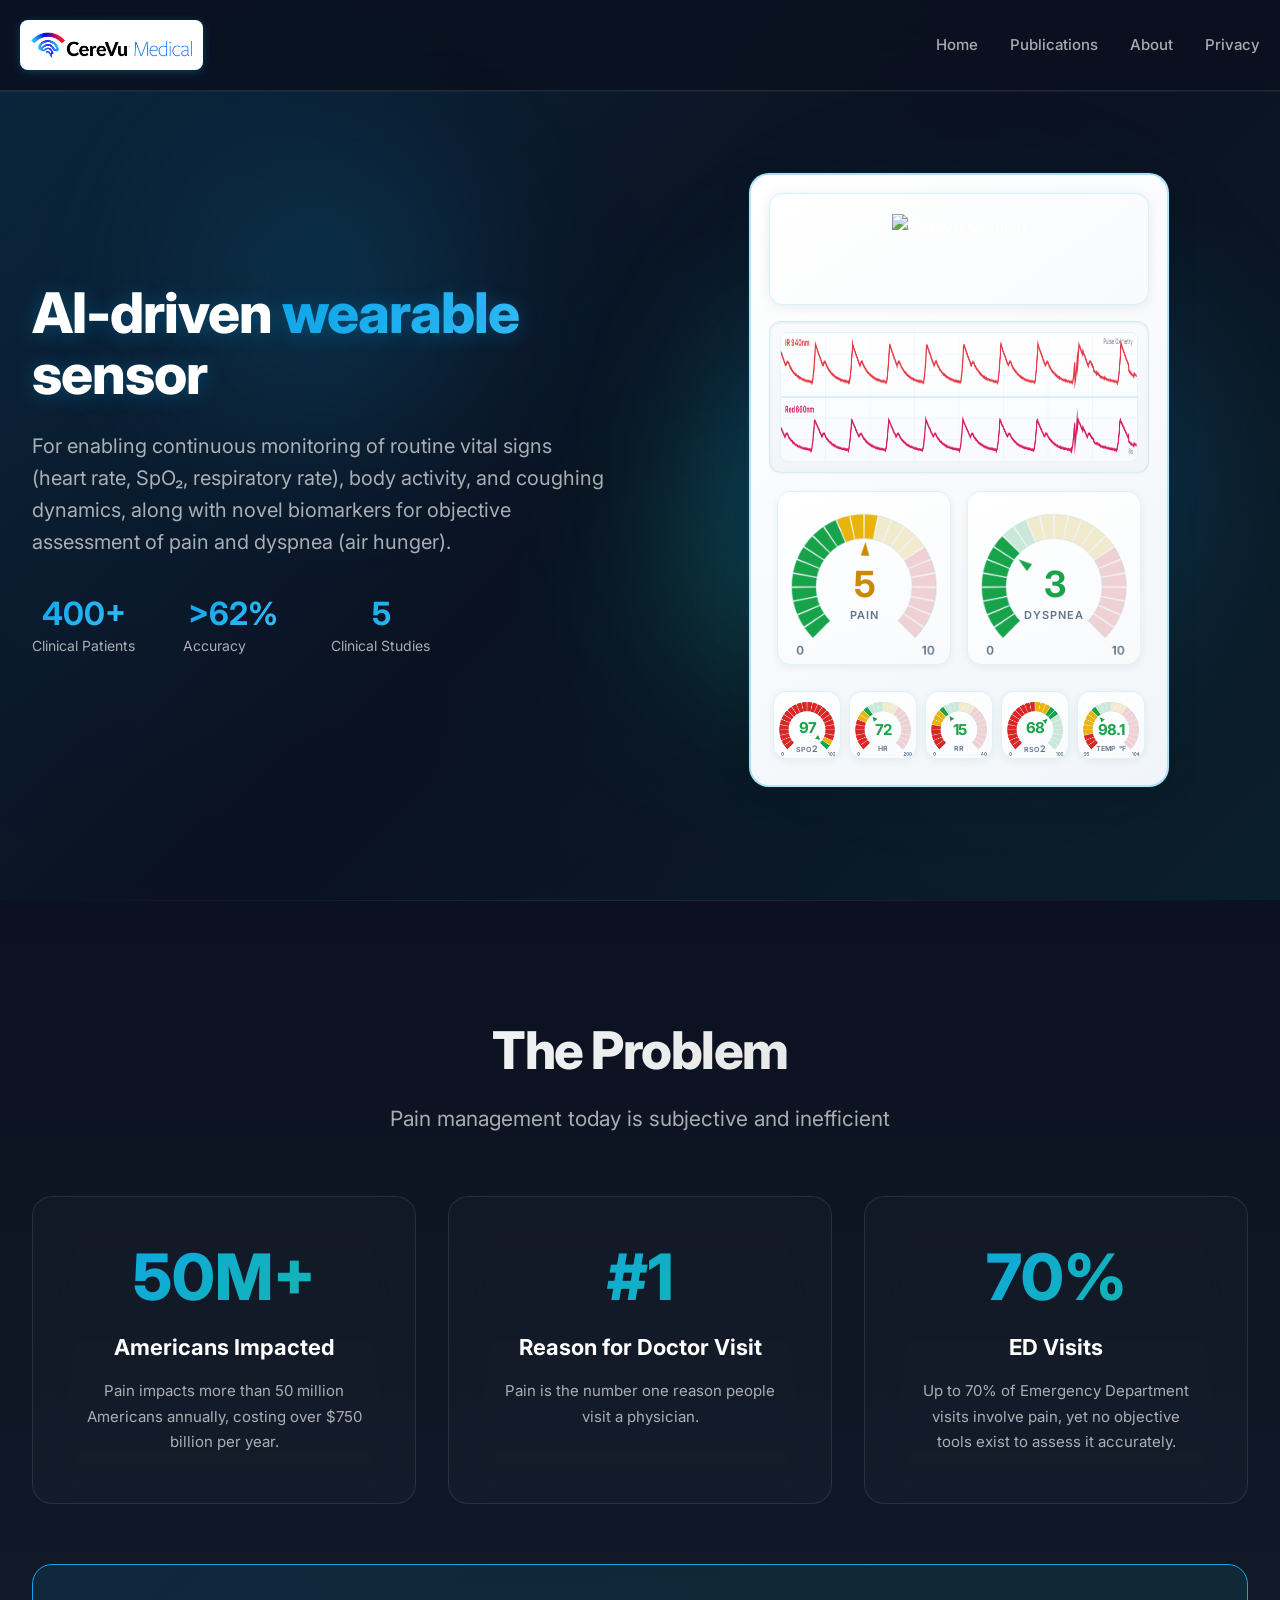
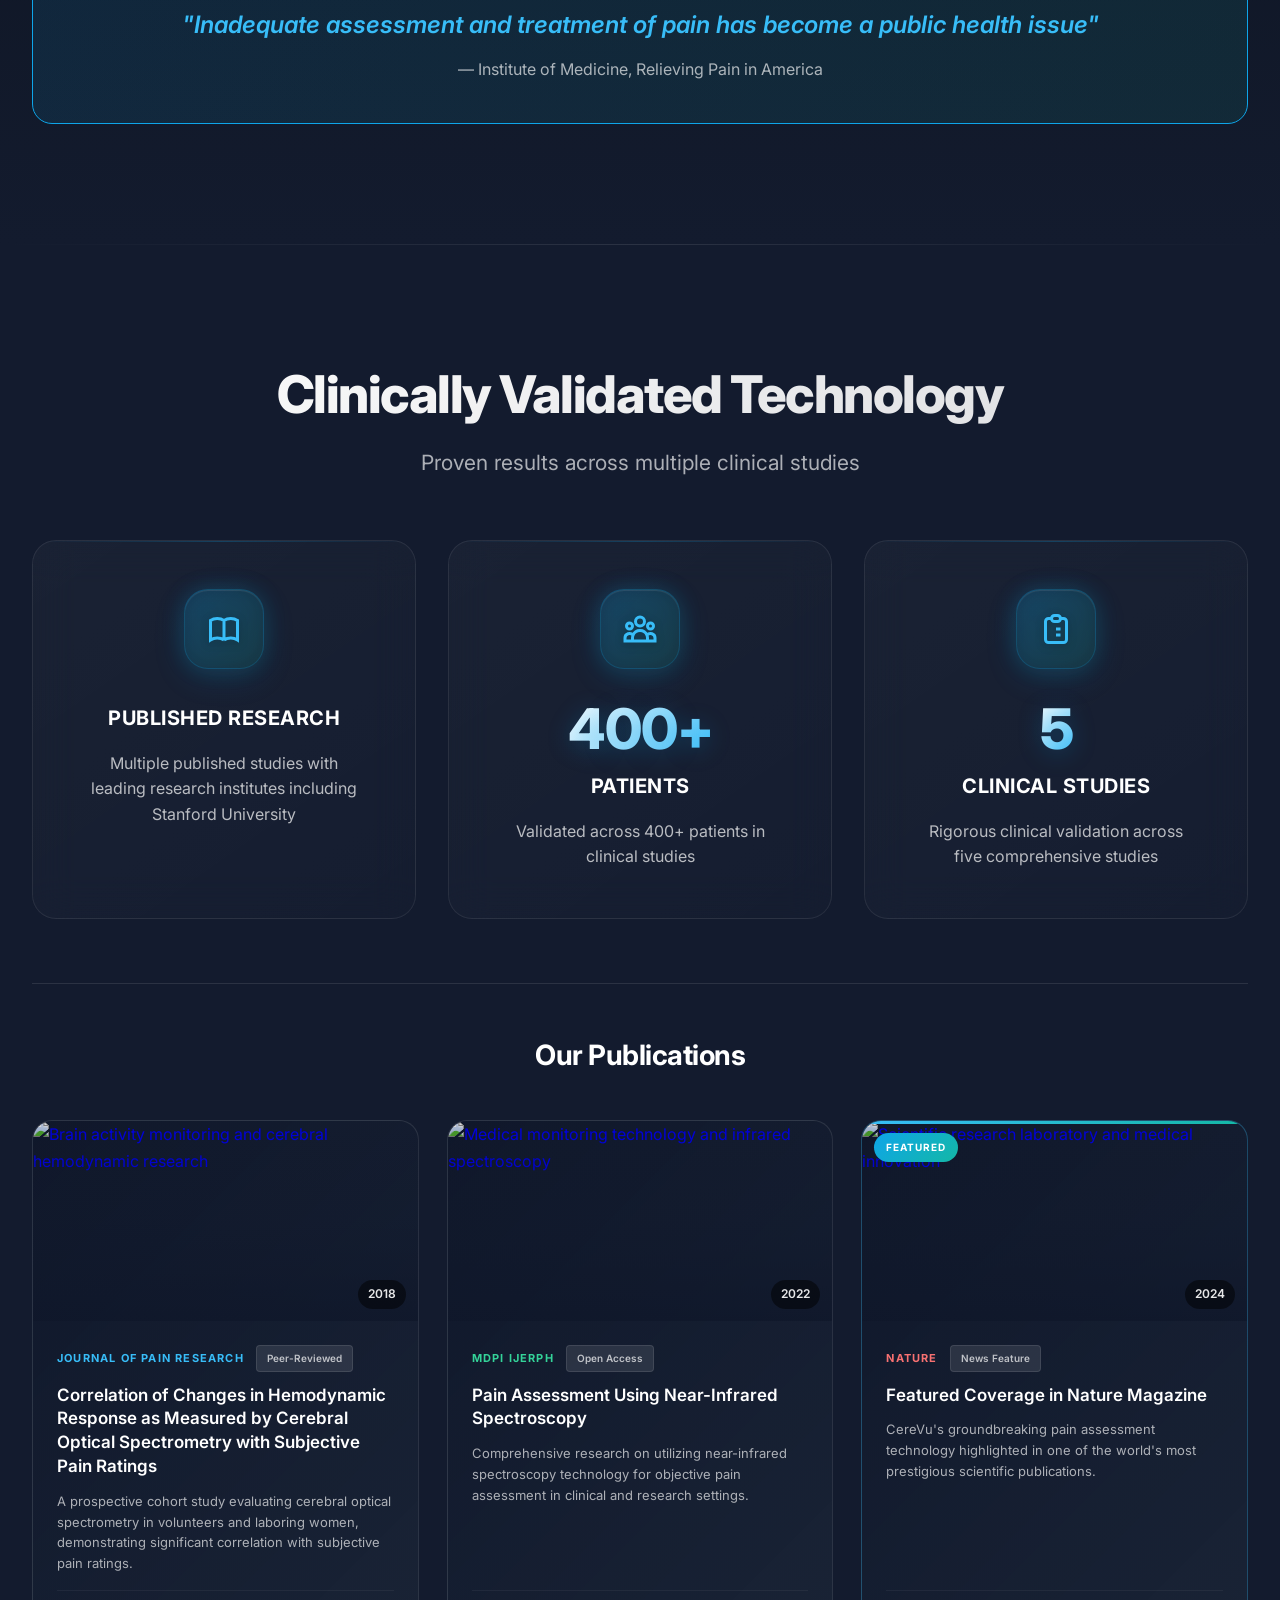
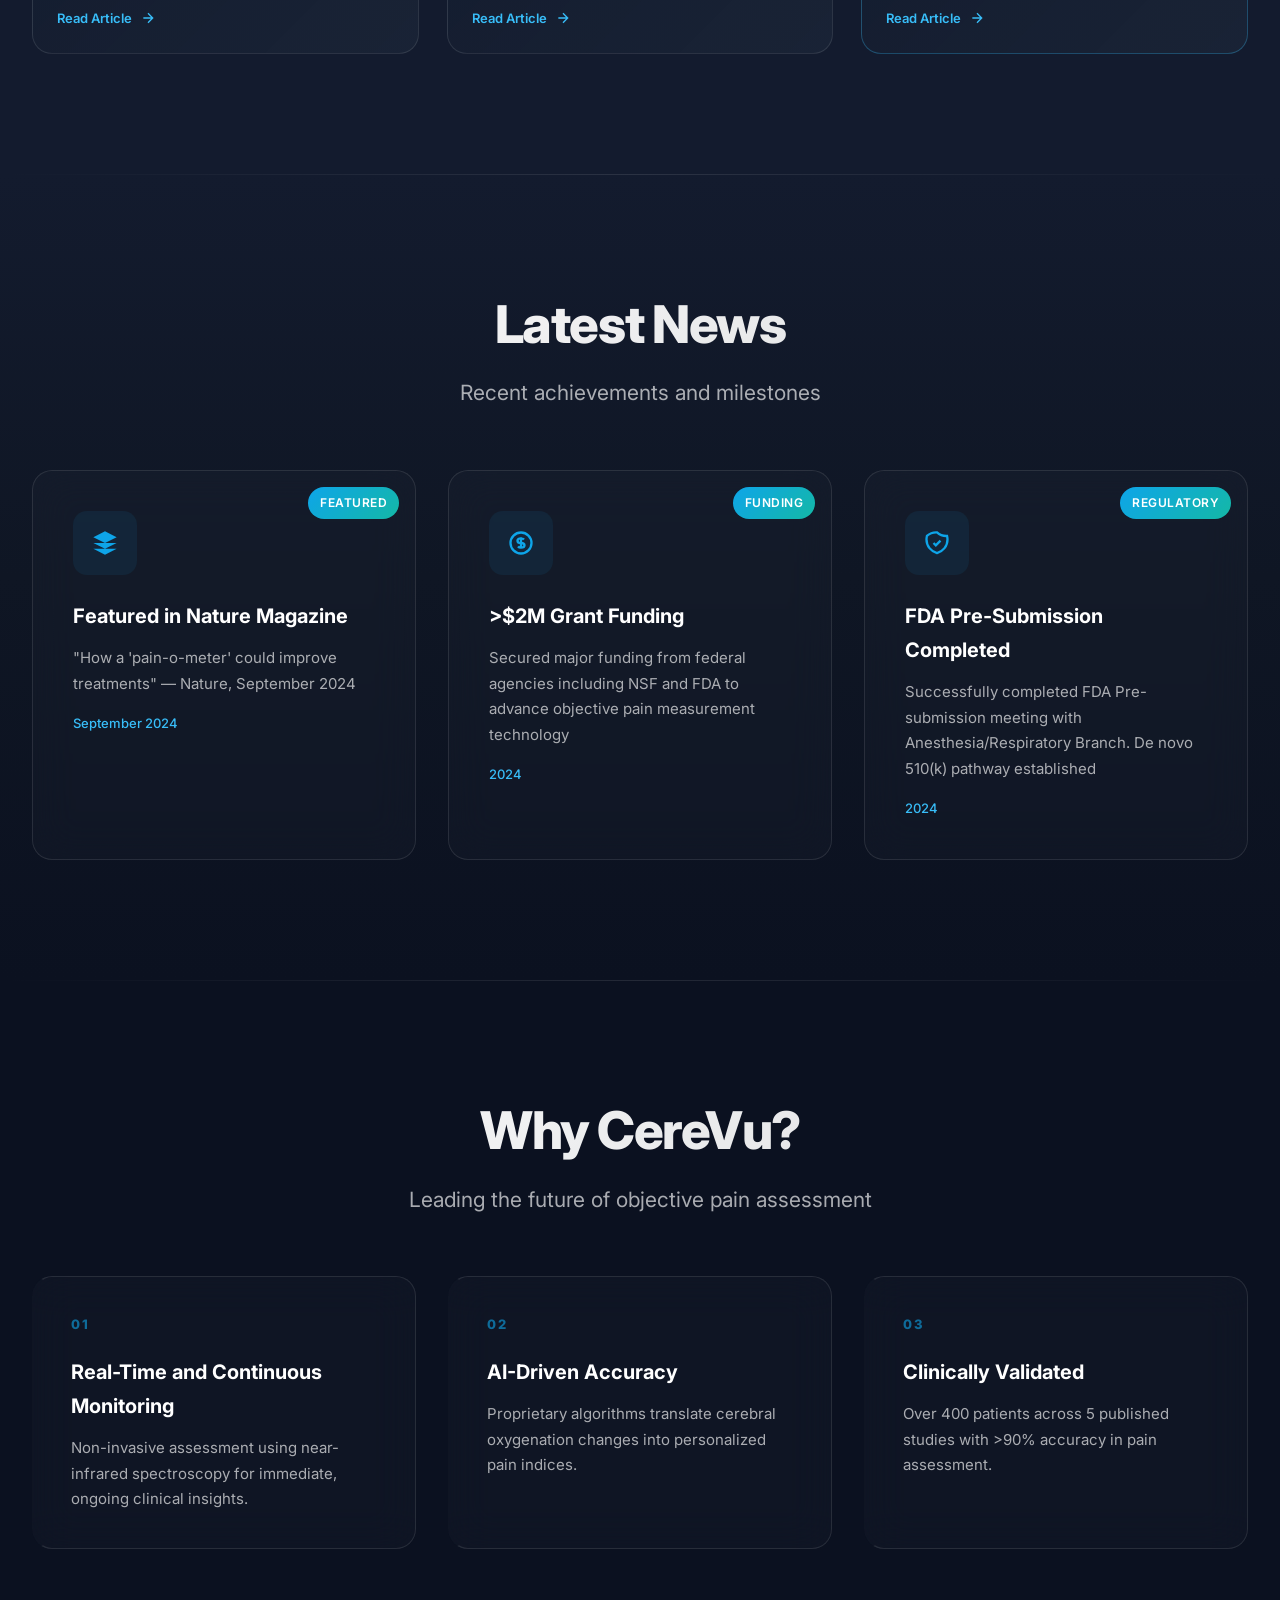
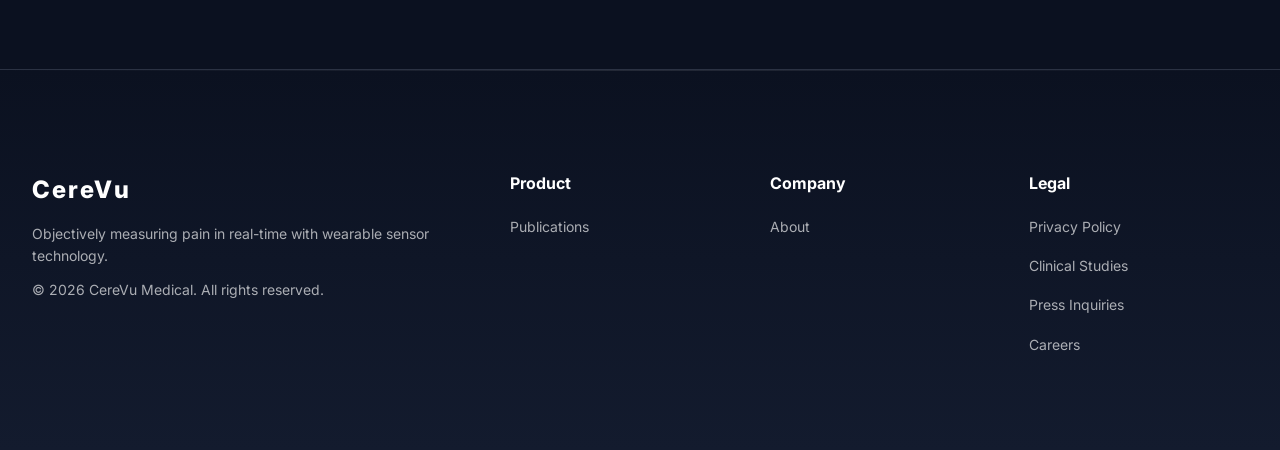
==== commit 056db01e: "revised header logo" ====
--- a/index.html
+++ b/index.html
@@ -37,7 +37,7 @@
         <div class="container nav-container">
             <div class="logo">
                 <a href="index.html" style="display: flex; align-items: center; text-decoration: none; gap: 12px;">
-                    <img src="assets/header-logo.png" alt="CereVu Logo" class="logo-icon">
+                    <img src="assets/CereVu-Medical_H-logo_sm_CMYK.jpg" alt="CereVu Logo" class="logo-icon">
                     <span class="logo-text">CereVu</span>
                 </a>
             </div>
--- a/styles.css
+++ b/styles.css
@@ -122,8 +122,8 @@
 }
 
 .logo-icon {
-    width: 40px;
-    height: 40px;
+    width: auto;
+    height: 50px;
     border-radius: 8px;
     object-fit: contain;
     background: #ffffff;
@@ -139,6 +139,7 @@
 }
 
 .logo-text {
+    display: none;
     font-size: 28px;
     font-weight: 800;
     color: var(--text-primary);
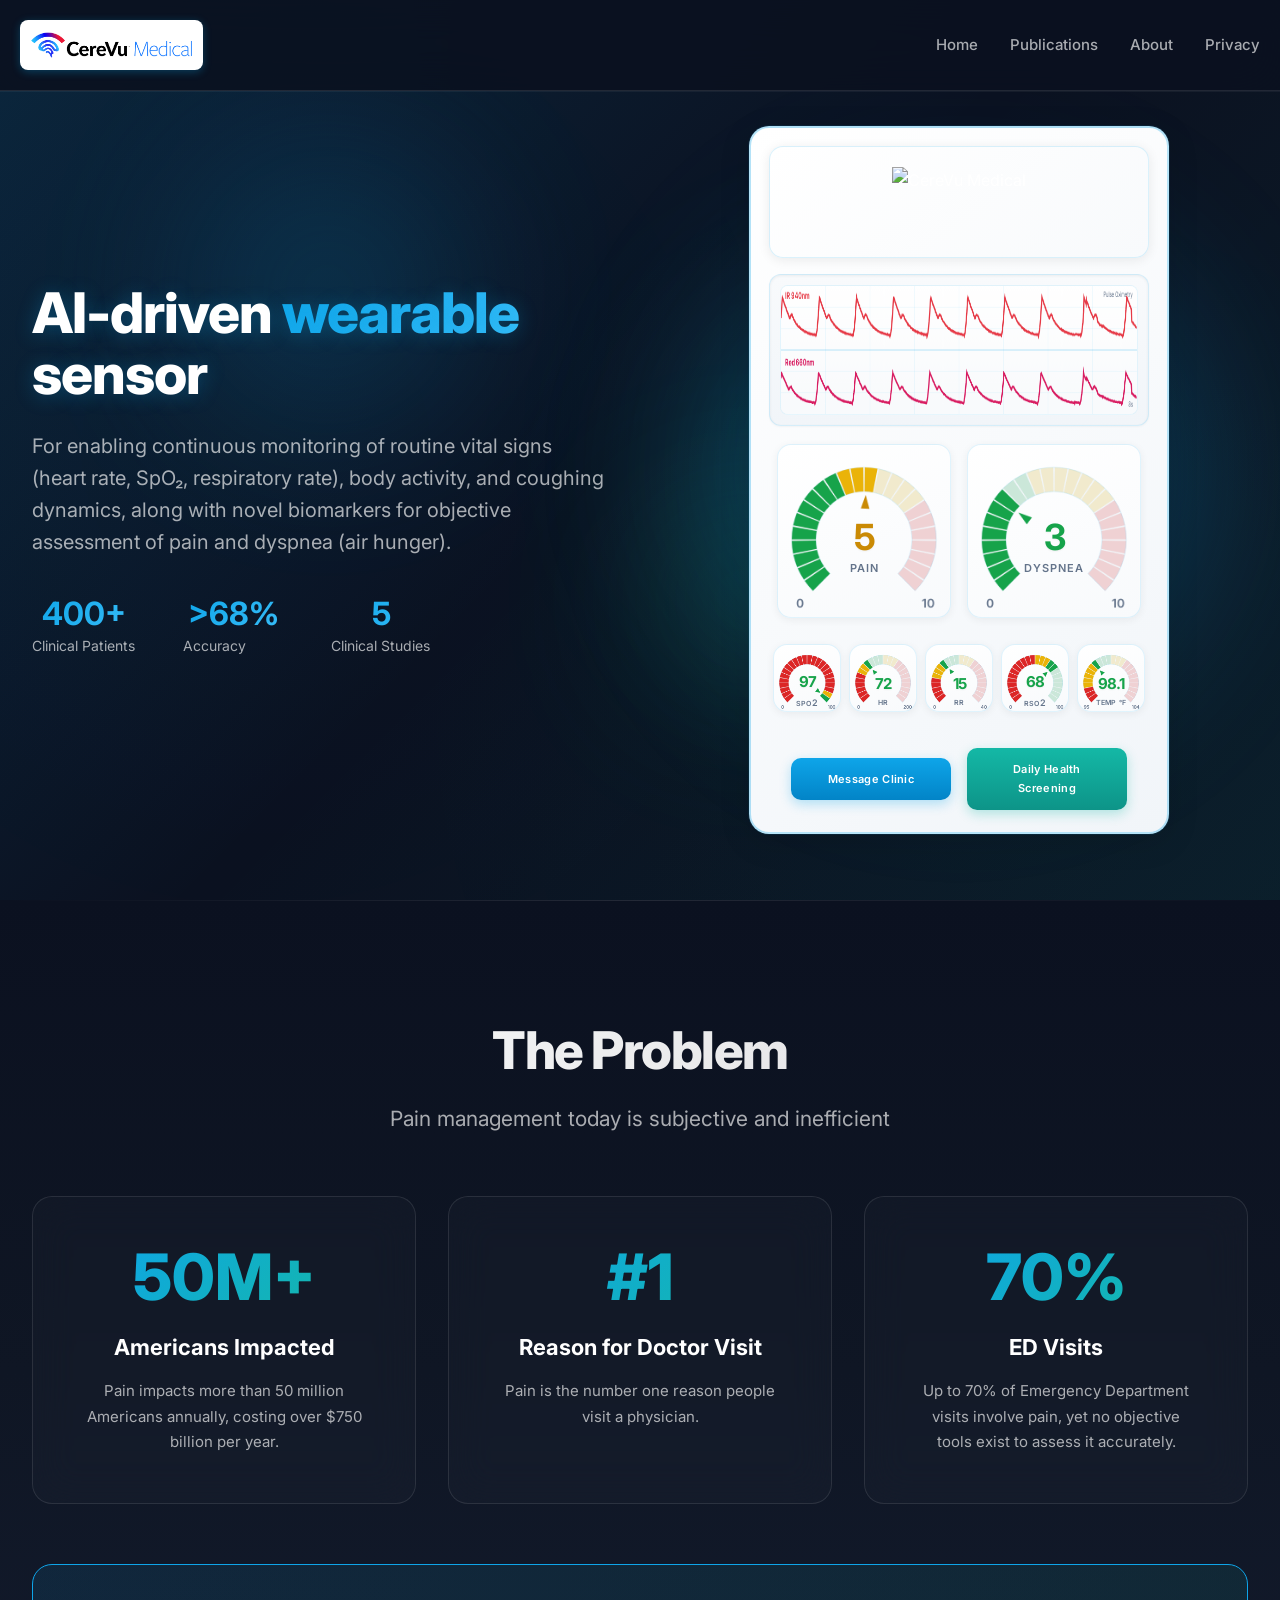
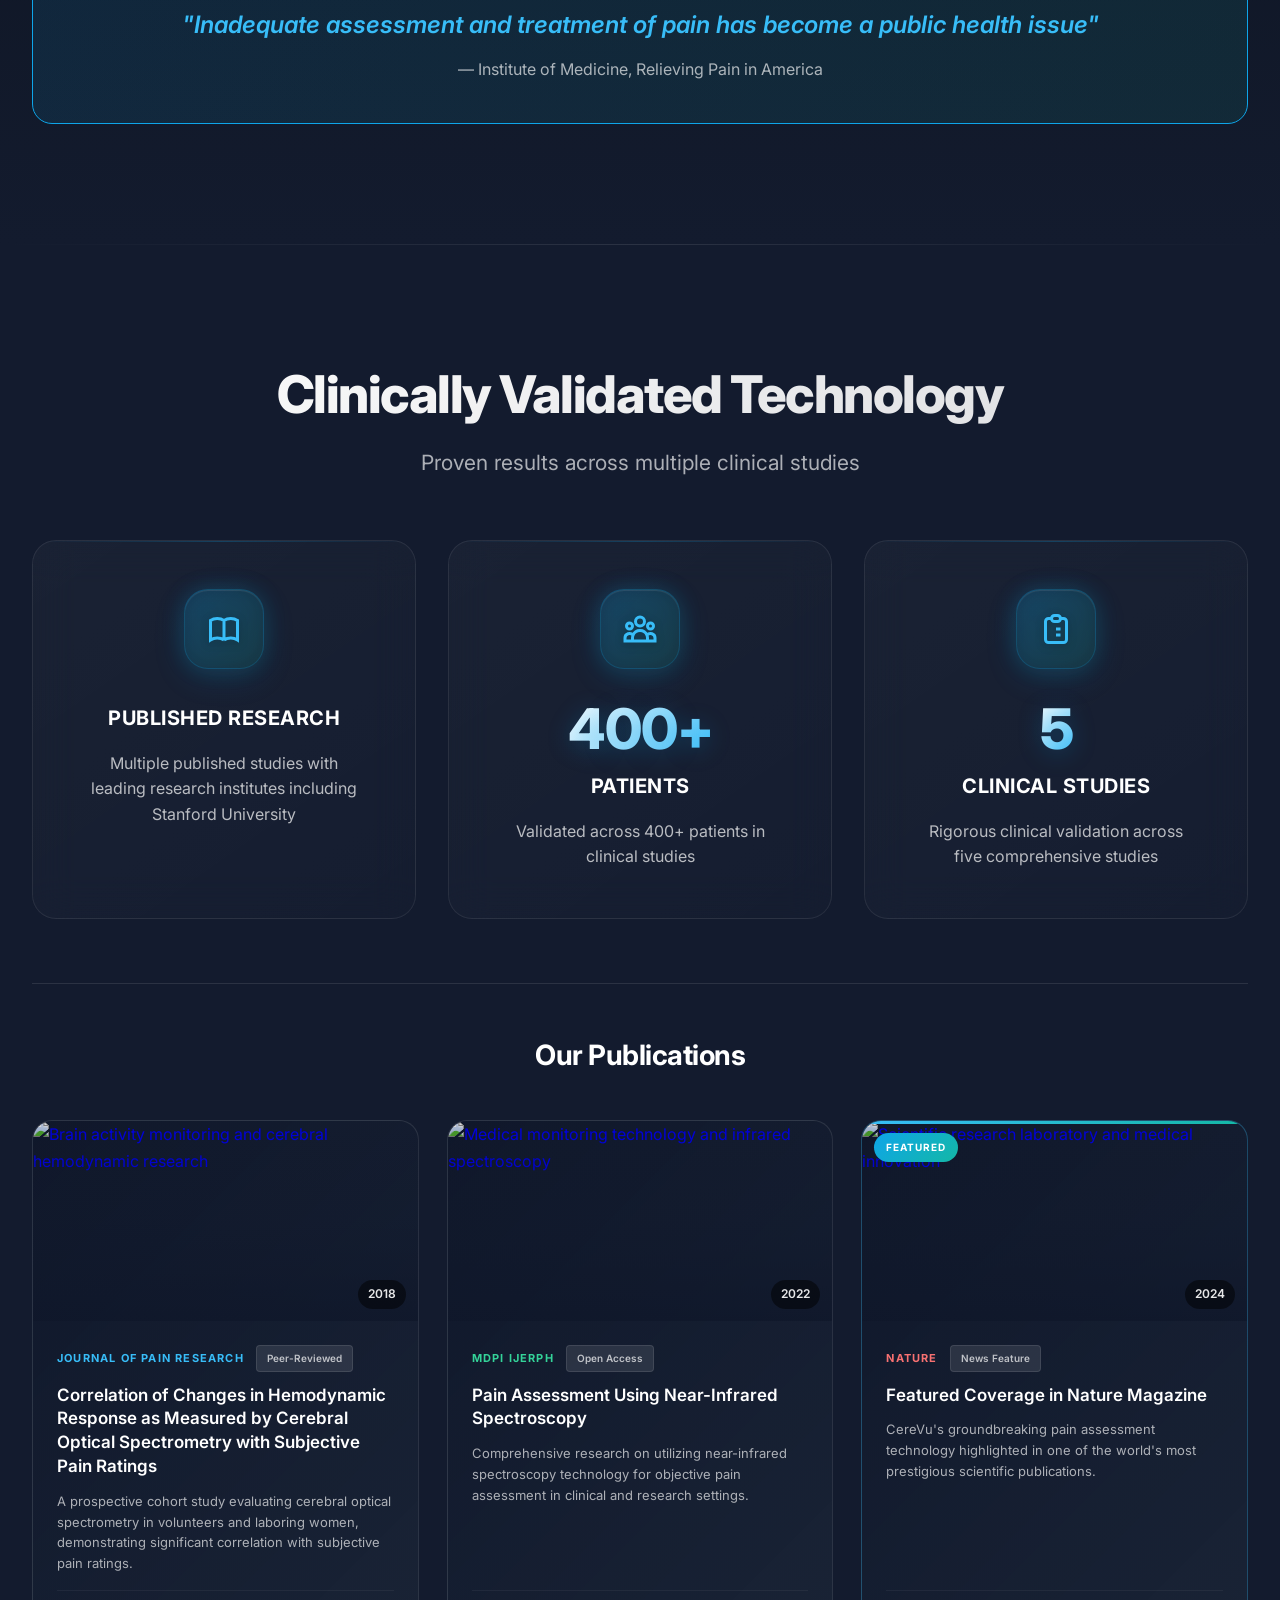
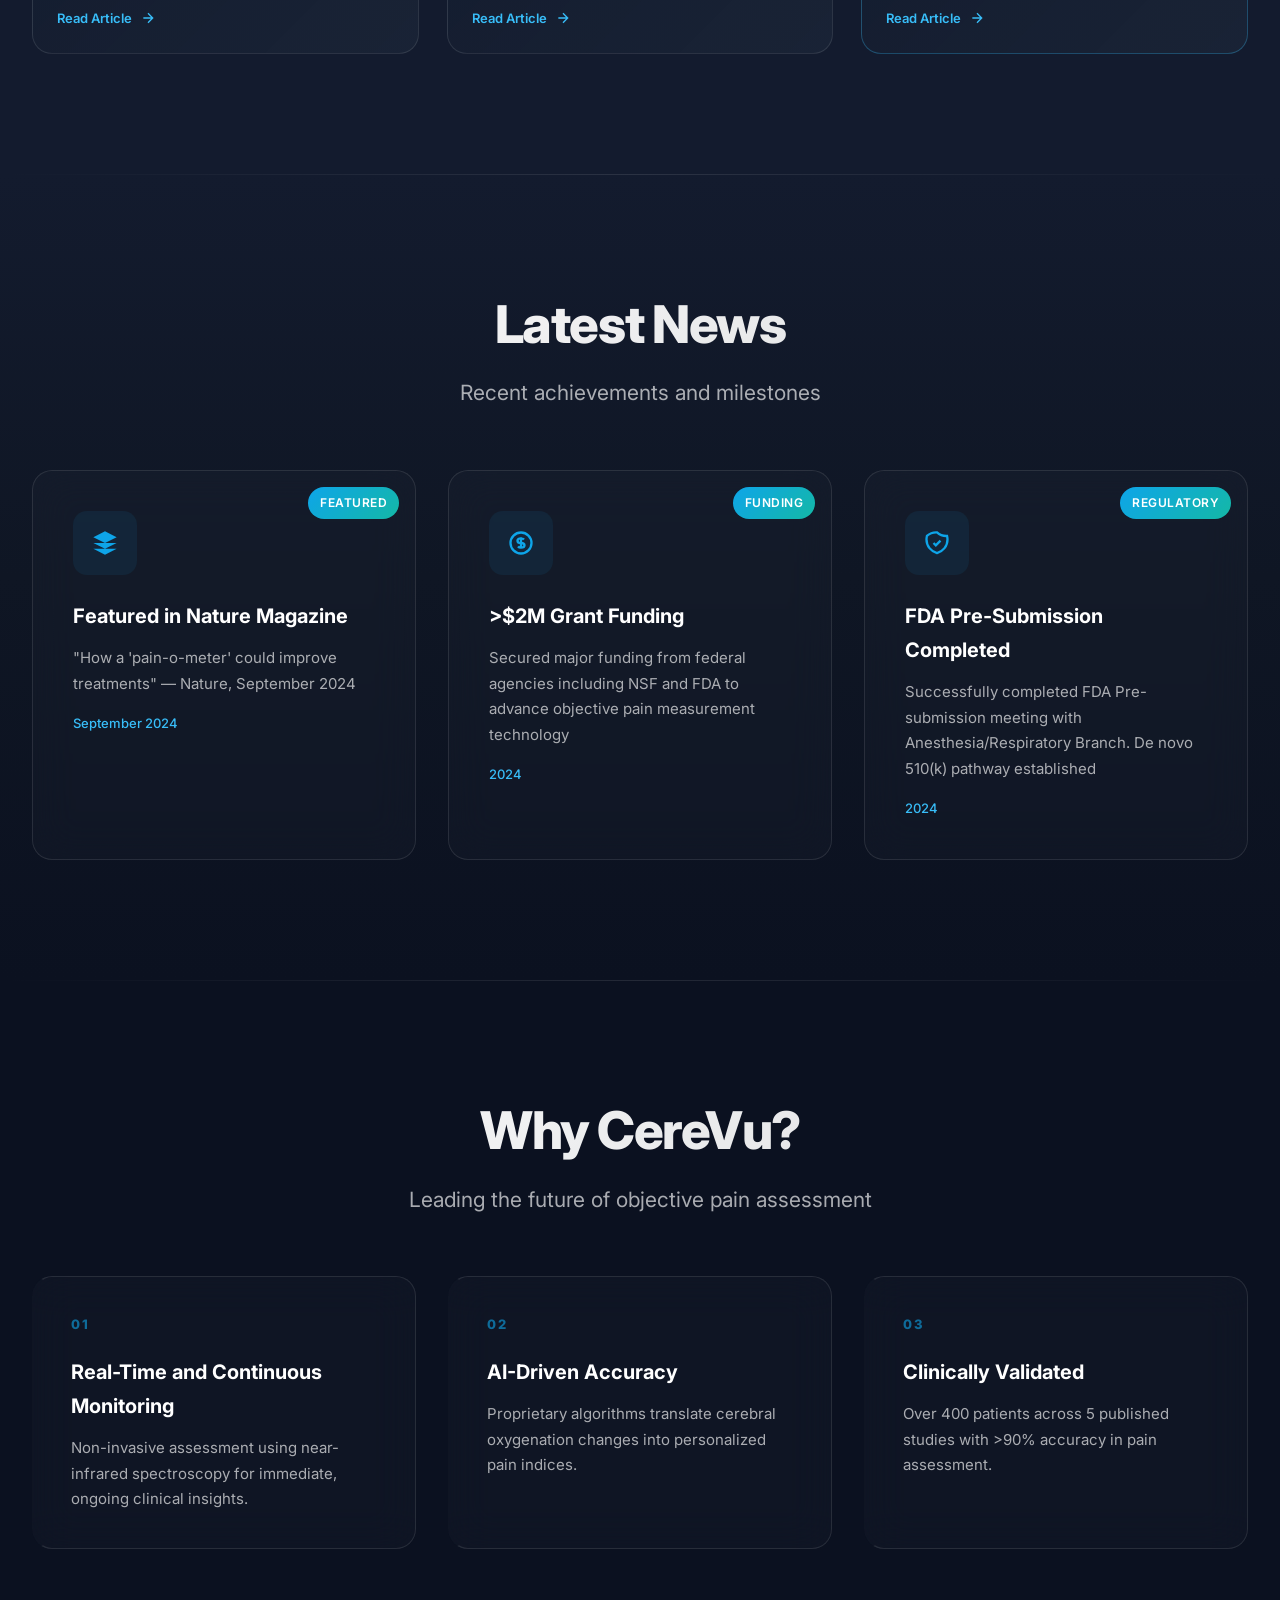
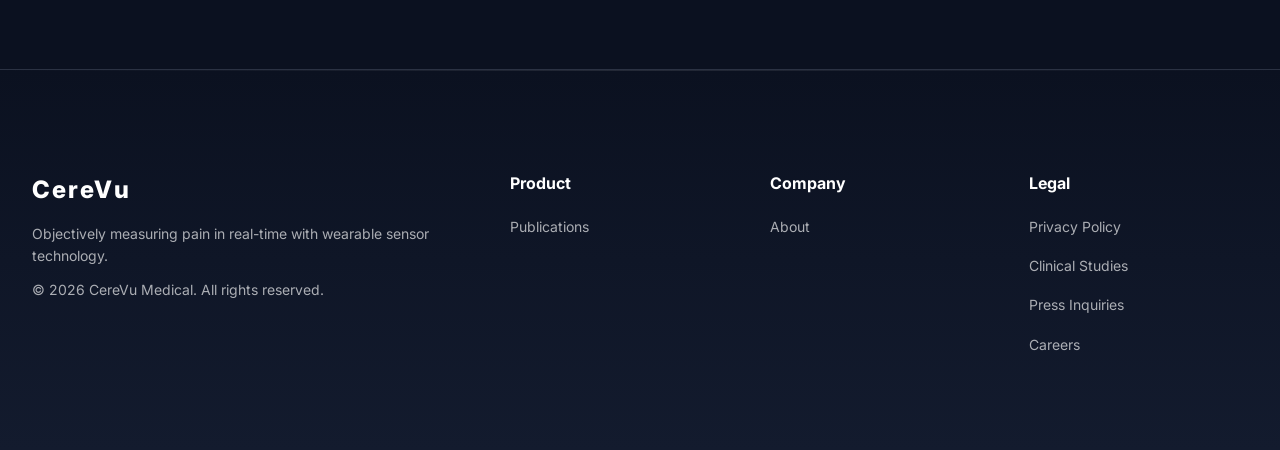
==== commit 4105e9b7: "ADDED BUTTONS TO THE BOTTOM OF THE CARD" ====
--- a/index.html
+++ b/index.html
@@ -178,6 +178,12 @@
                                     </div>
                                 </div>
                             </div>
+
+                            <!-- Monitor Actions (Inactive) -->
+                            <div class="monitor-actions">
+                                <div class="monitor-action-btn">Message Clinic</div>
+                                <div class="monitor-action-btn">Daily Health Screening</div>
+                            </div>
                         </div>
                     </div>
                 </div>
--- a/styles.css
+++ b/styles.css
@@ -891,6 +891,17 @@
         font-size: 6px;
         color: #64748b;
     }
+    
+    .monitor-actions {
+        gap: 12px;
+    }
+    
+    .monitor-action-btn {
+        padding: 11px 14px;
+        font-size: 10px;
+        min-width: 120px;
+        max-width: 140px;
+    }
 }
 
 @media (max-width: 480px) {
@@ -920,6 +931,96 @@
     .vitals-grid-5 .temp-gauge-container {
         max-width: 45%;
     }
+    
+    .monitor-actions {
+        gap: 8px;
+    }
+    
+    .monitor-action-btn {
+        padding: 10px 10px;
+        font-size: 9px;
+        min-width: 110px;
+        max-width: 125px;
+        border-radius: 8px;
+    }
+}
+
+/* Monitor Actions */
+.monitor-actions {
+    display: flex;
+    justify-content: center;
+    align-items: center;
+    gap: 16px;
+    margin-top: 16px;
+    padding: 12px 8px 4px;
+}
+
+.monitor-action-btn {
+    flex: 1;
+    min-width: 140px;
+    max-width: 160px;
+    padding: 12px 16px;
+    border: none;
+    border-radius: 10px;
+    color: white;
+    font-size: 11px;
+    font-weight: 600;
+    cursor: pointer;
+    text-align: center;
+    letter-spacing: 0.3px;
+    font-family: 'Inter', -apple-system, BlinkMacSystemFont, sans-serif;
+    transition: all 0.25s ease;
+    position: relative;
+    overflow: hidden;
+}
+
+.monitor-action-btn::before {
+    content: '';
+    position: absolute;
+    top: 0;
+    left: -100%;
+    width: 100%;
+    height: 100%;
+    background: linear-gradient(90deg, transparent, rgba(255, 255, 255, 0.25), transparent);
+    transition: left 0.5s ease;
+}
+
+.monitor-action-btn:hover::before {
+    left: 100%;
+}
+
+/* Message Clinic - Blue */
+.monitor-action-btn:first-child {
+    background: linear-gradient(180deg, #0ea5e9 0%, #0284c7 100%);
+    box-shadow: 0 4px 12px rgba(14, 165, 233, 0.3);
+}
+
+.monitor-action-btn:first-child:hover {
+    transform: translateY(-2px);
+    box-shadow: 0 6px 20px rgba(14, 165, 233, 0.45);
+    background: linear-gradient(180deg, #38bdf8 0%, #0ea5e9 100%);
+}
+
+.monitor-action-btn:first-child:active {
+    transform: translateY(0);
+    box-shadow: 0 2px 8px rgba(14, 165, 233, 0.3);
+}
+
+/* Daily Health Screening - Teal/Green */
+.monitor-action-btn:last-child {
+    background: linear-gradient(180deg, #14b8a6 0%, #0d9488 100%);
+    box-shadow: 0 4px 12px rgba(20, 184, 166, 0.3);
+}
+
+.monitor-action-btn:last-child:hover {
+    transform: translateY(-2px);
+    box-shadow: 0 6px 20px rgba(20, 184, 166, 0.45);
+    background: linear-gradient(180deg, #2dd4bf 0%, #14b8a6 100%);
+}
+
+.monitor-action-btn:last-child:active {
+    transform: translateY(0);
+    box-shadow: 0 2px 8px rgba(20, 184, 166, 0.3);
 }
 
 /* Legacy classes for compatibility */
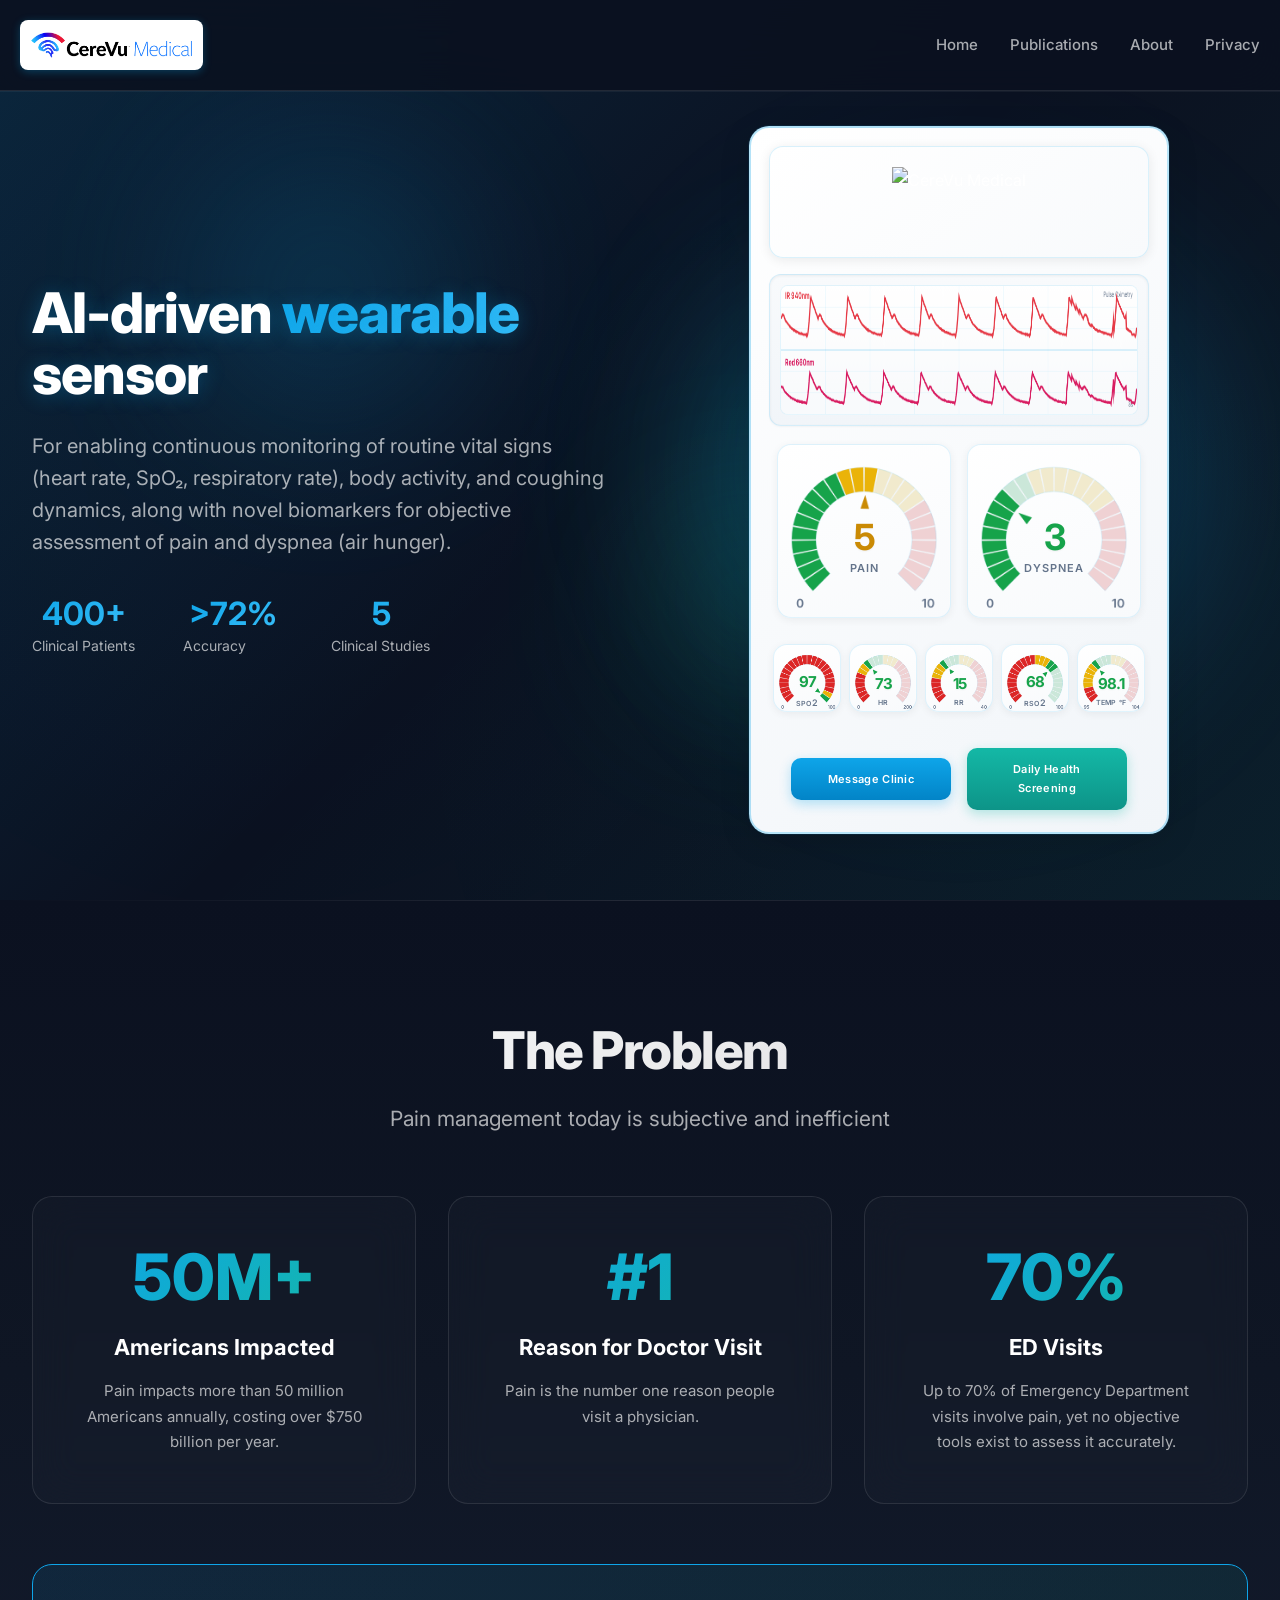
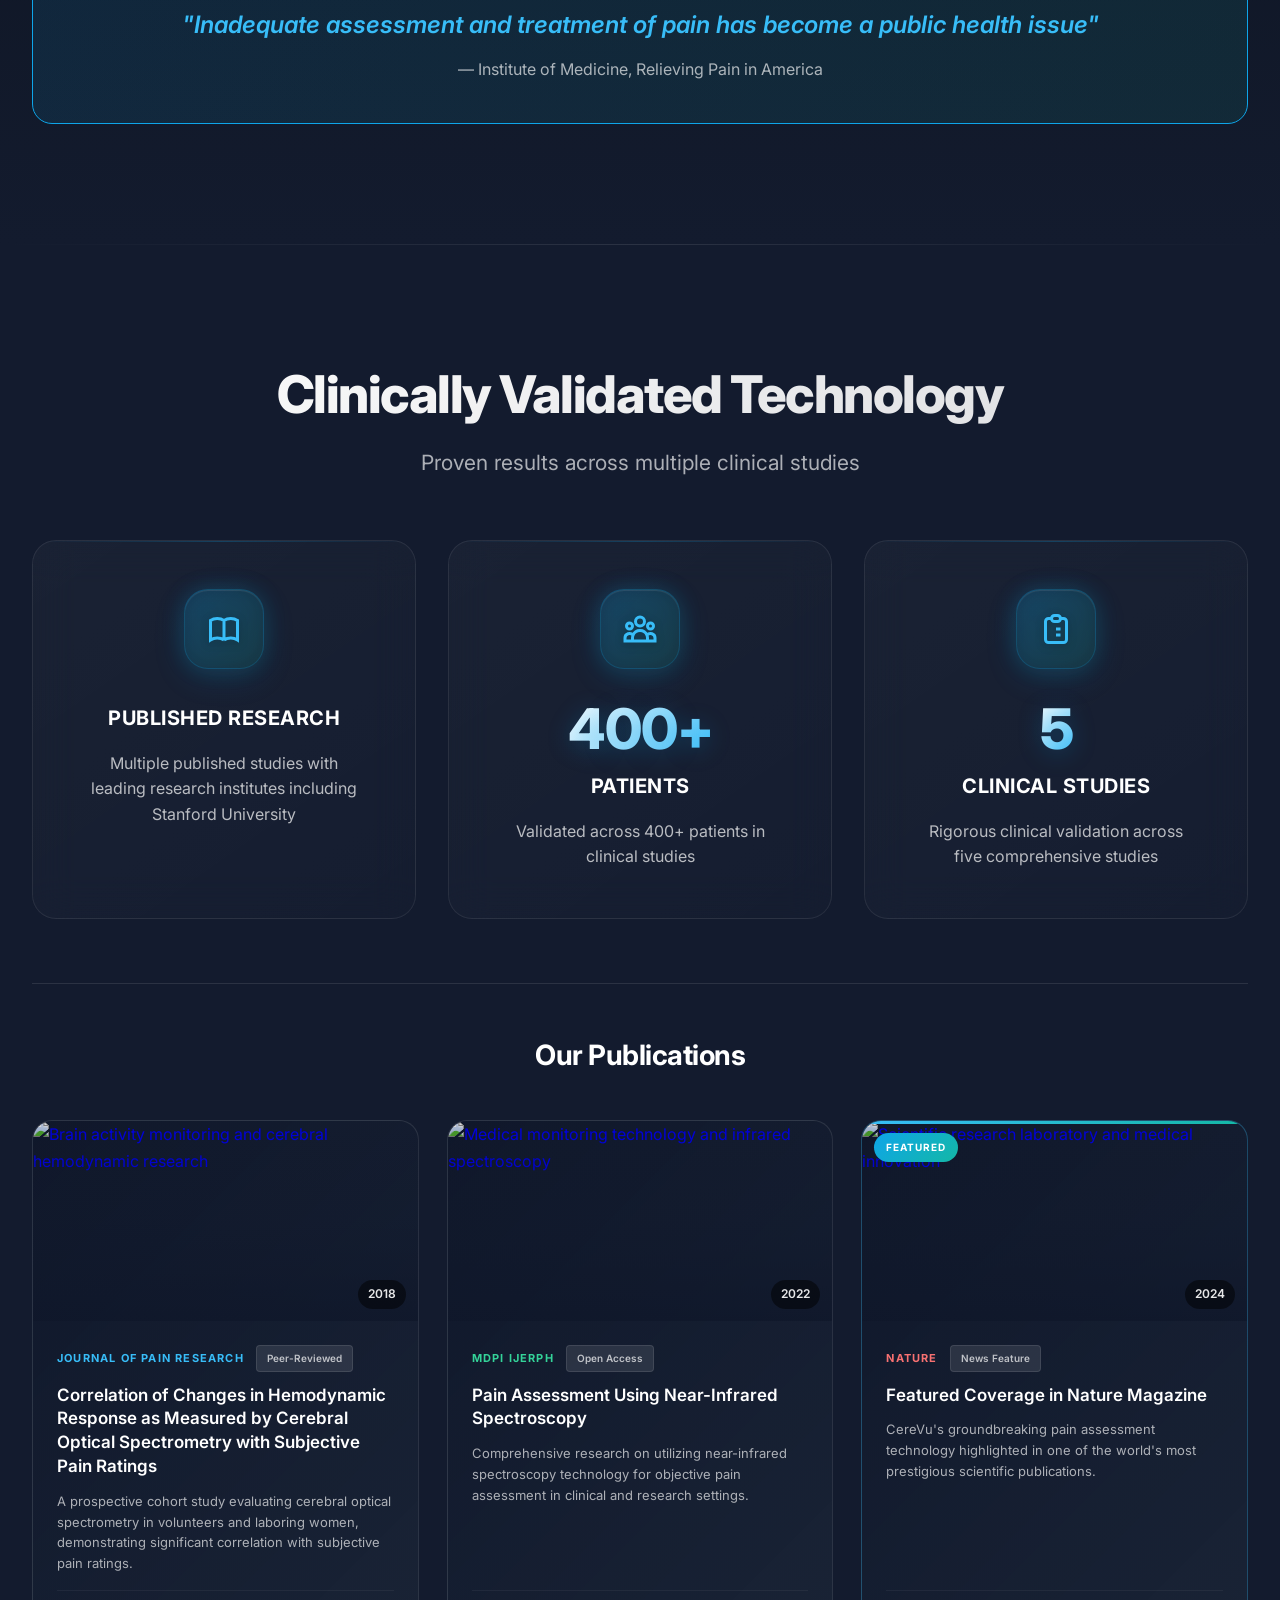
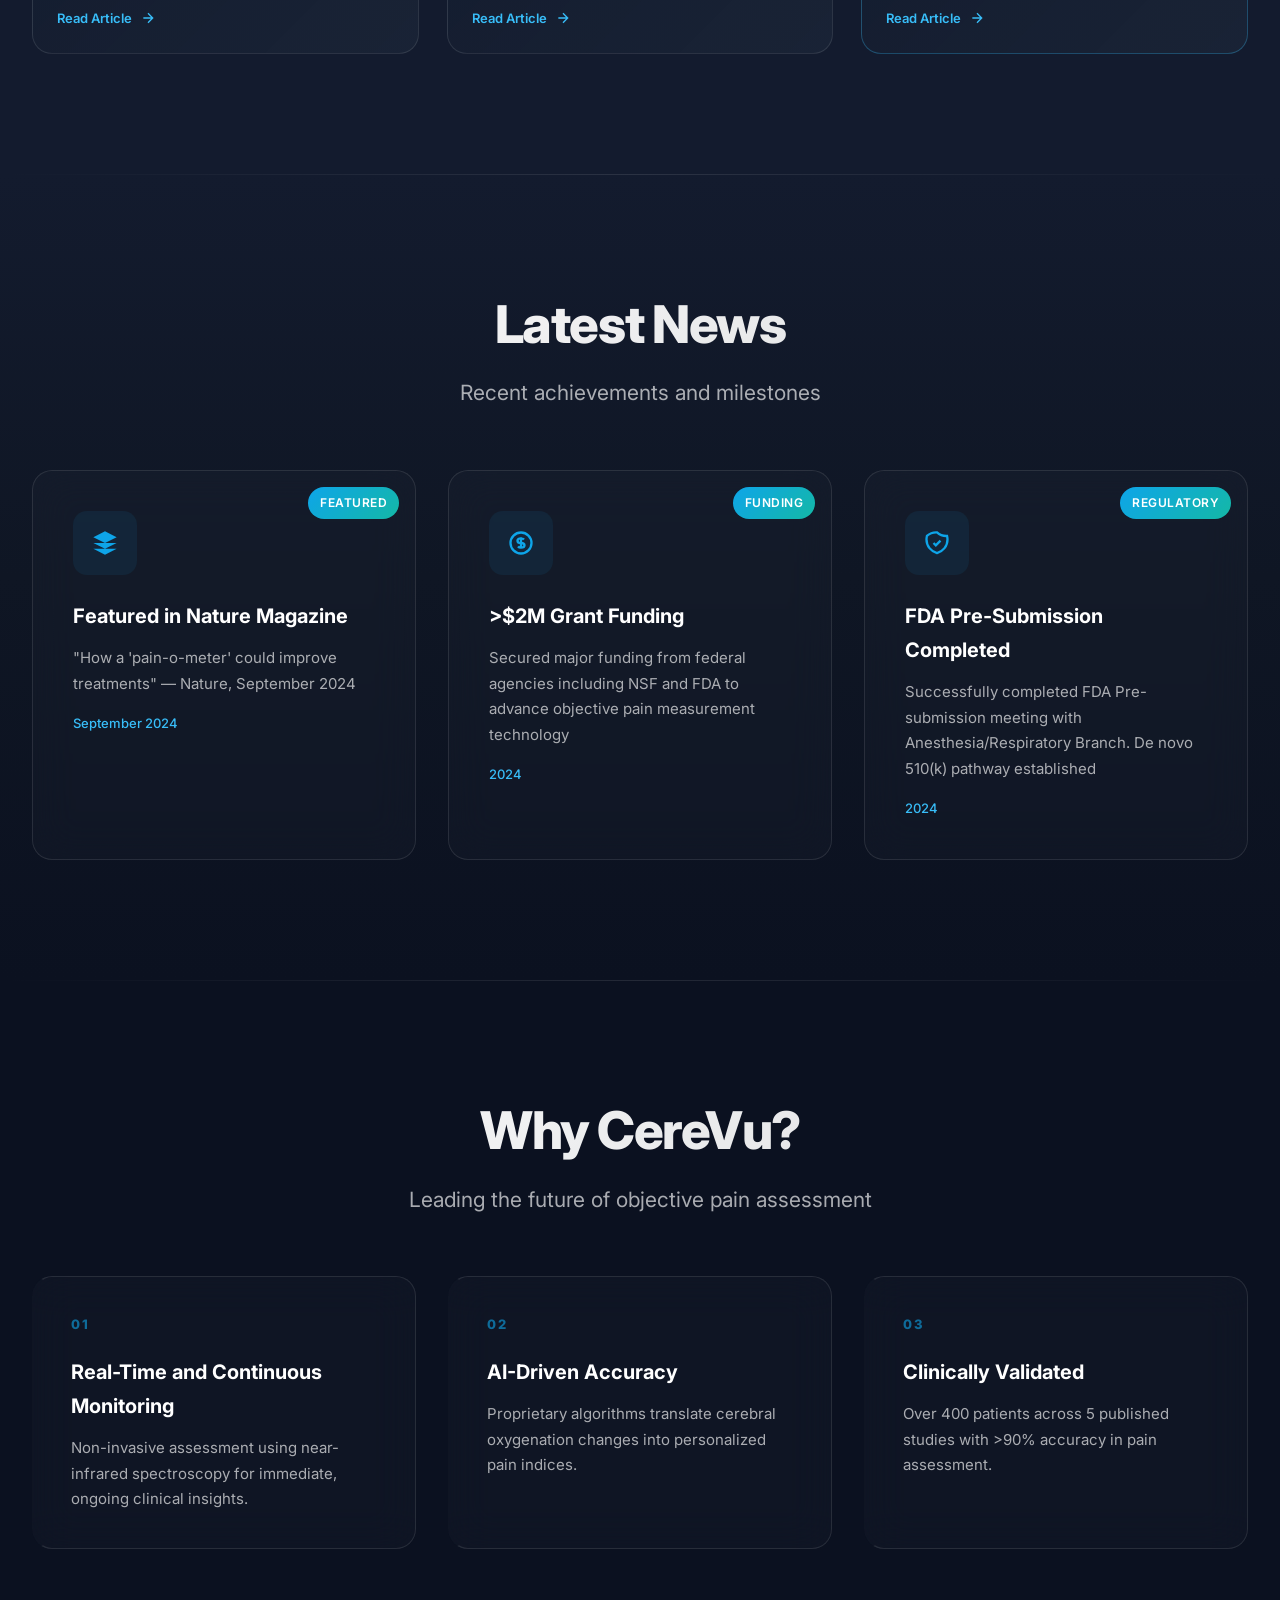
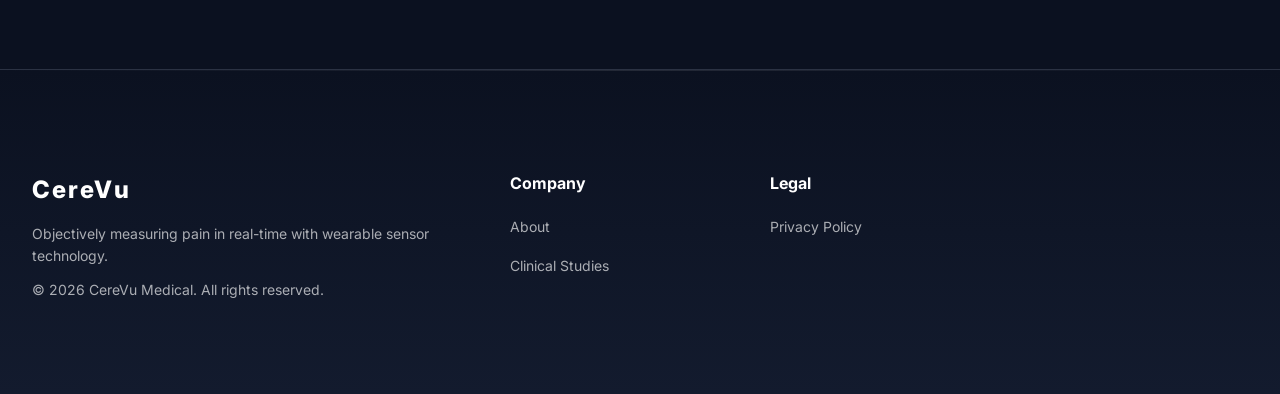
==== commit bc1b1482: "REVISED FOOTER" ====
--- a/index.html
+++ b/index.html
@@ -419,24 +419,16 @@
                     <p class="footer-description">© <span id="current-year"></span> CereVu Medical. All rights reserved.</p>
                 </div>
                 <div class="footer-section">
-                    <h4 class="footer-heading">Product</h4>
-                    <ul class="footer-links">
-                        <li><a href="clinical.html">Publications</a></li>
-                    </ul>
-                </div>
-                <div class="footer-section">
                     <h4 class="footer-heading">Company</h4>
                     <ul class="footer-links">
                         <li><a href="about.html">About</a></li>
+                        <li><a href="clinical.html">Clinical Studies</a></li>
                     </ul>
                 </div>
                 <div class="footer-section">
                     <h4 class="footer-heading">Legal</h4>
                     <ul class="footer-links">
                         <li><a href="privacy.html">Privacy Policy</a></li>
-                        <li><a href="clinical.html">Clinical Studies</a></li>
-                        <li><a href="mailto:info@cerevu.com?subject=Press Inquiry">Press Inquiries</a></li>
-                        <li><a href="mailto:info@cerevu.com?subject=Careers">Careers</a></li>
                     </ul>
                 </div>
             </div>
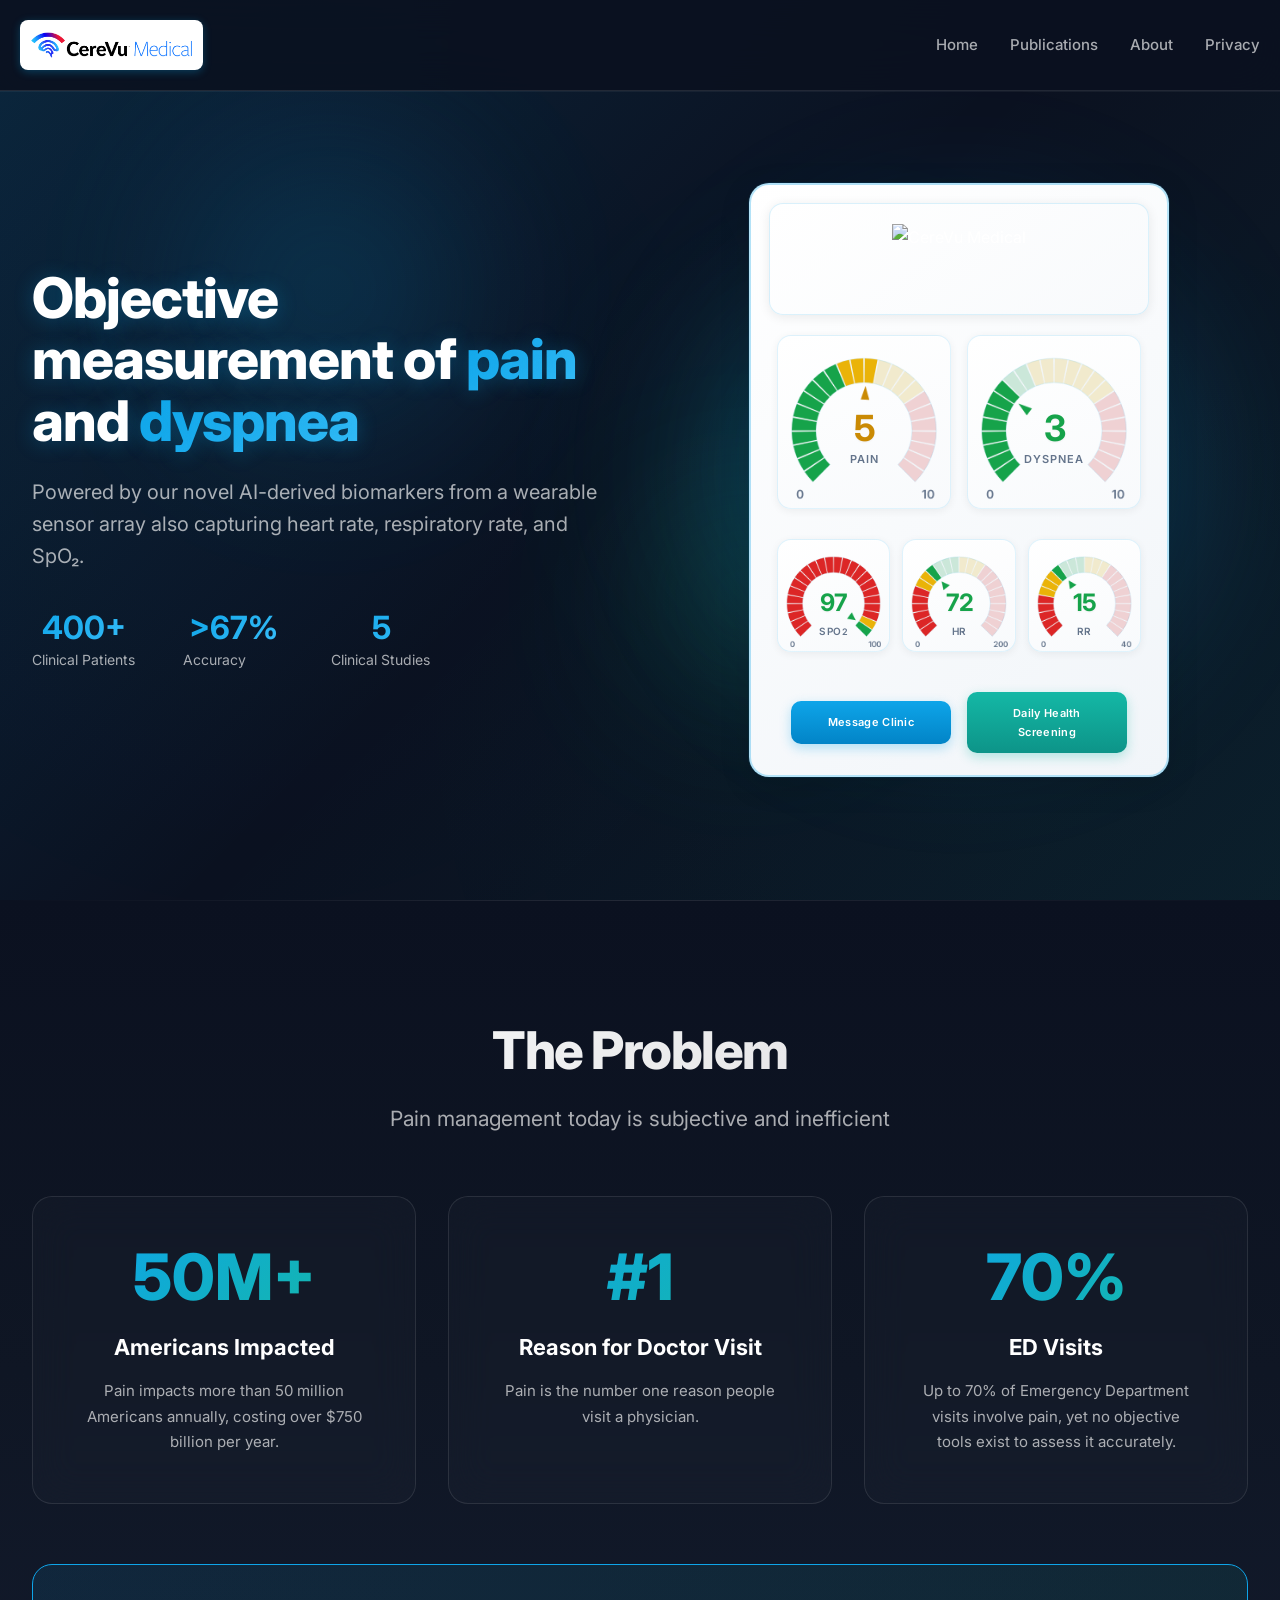
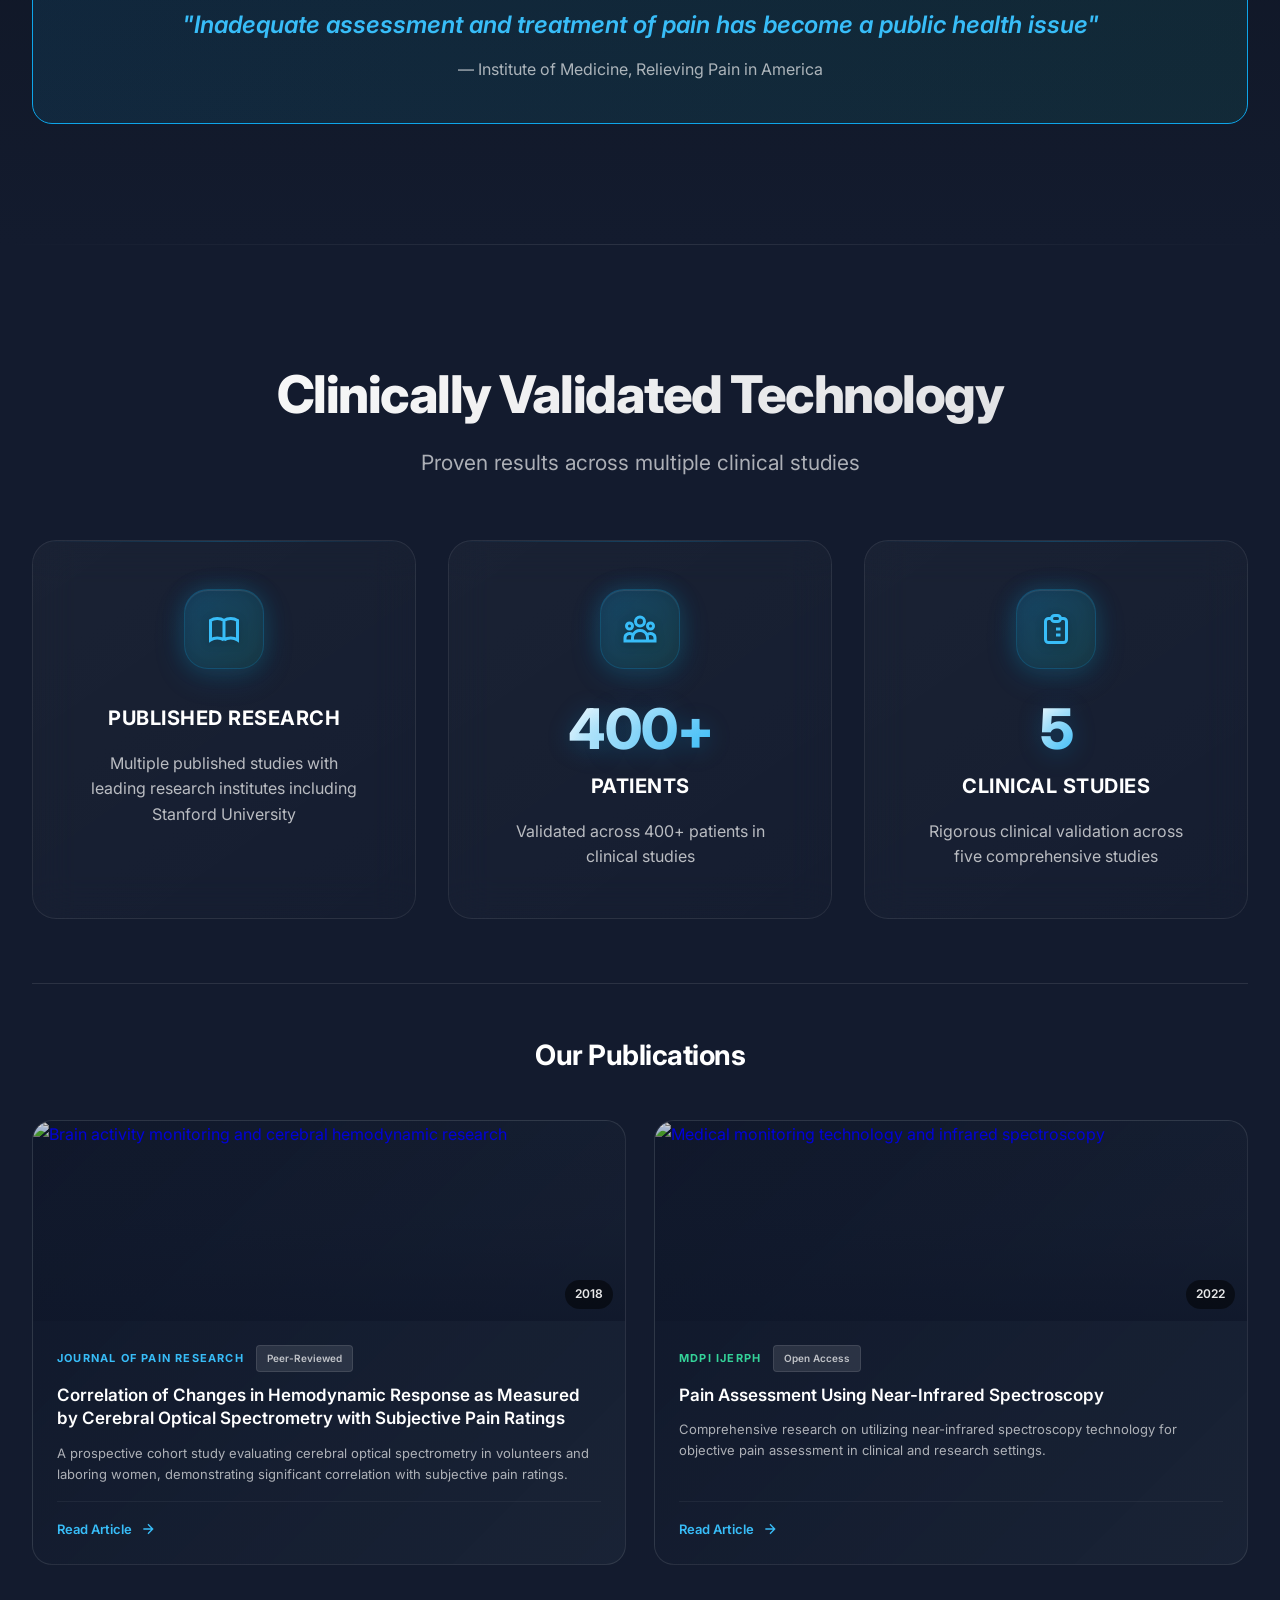
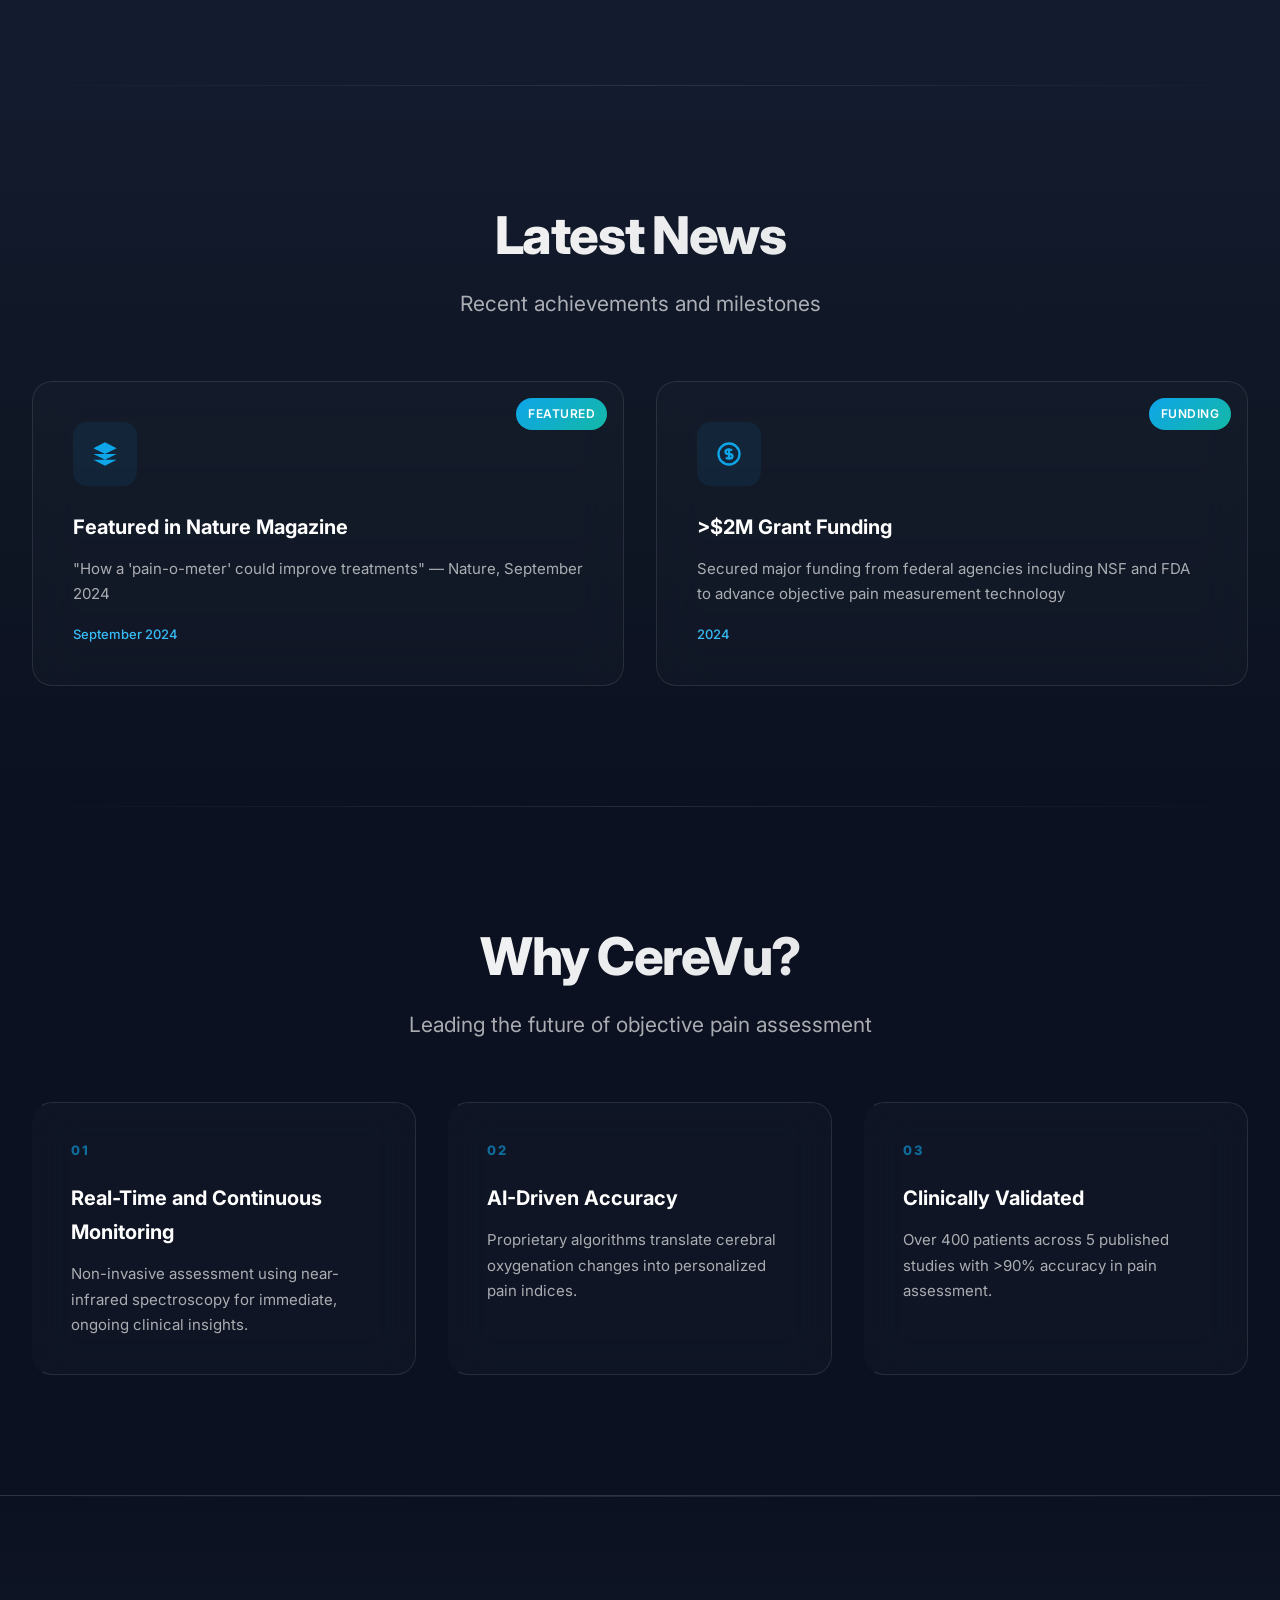
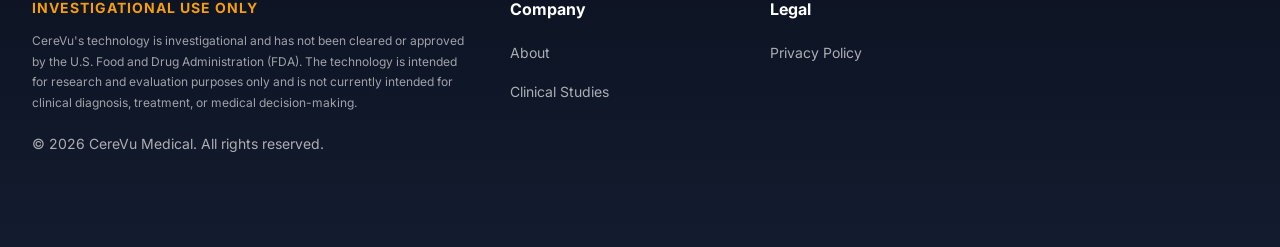
==== commit c1bf0b86: "revision based on Jon's feedback" ====
--- a/index.html
+++ b/index.html
@@ -75,10 +75,10 @@
         <div class="container hero-container">
             <div class="hero-content">
                 <h1 class="hero-title">
-                    AI-driven <span class="highlight">wearable</span> sensor
+                    Objective measurement of <span class="highlight">pain</span> and <span class="highlight">dyspnea</span>
                 </h1>
                 <p class="hero-subtitle">
-                    For enabling continuous monitoring of routine vital signs (heart rate, SpO₂, respiratory rate), body activity, and coughing dynamics, along with novel biomarkers for objective assessment of pain and dyspnea (air hunger).
+                    Powered by our novel AI-derived biomarkers from a wearable sensor array also capturing heart rate, respiratory rate, and SpO₂.
                 </p>
                 <div class="hero-stats">
                     <div class="stat">
@@ -105,11 +105,6 @@
                                 <img src="assets/CereVu-Medical_H-logo.png" alt="CereVu Medical" class="monitor-logo">
                             </div>
                             
-                            <!-- Waveform Display -->
-                            <div class="waveform-panel">
-                                <canvas id="signalCanvas" class="signal-canvas"></canvas>
-                            </div>
-                            
                             <!-- Primary Gauges - Pain & Dyspnea (Large) -->
                             <div class="vitals-grid-primary">
                                 <!-- Pain -->
@@ -132,7 +127,7 @@
                             </div>
                             
                             <!-- Secondary Gauges - Vital Signs (Small) -->
-                            <div class="vitals-grid-secondary">
+                            <div class="vitals-grid-secondary vitals-grid-3">
                                 <!-- SpO₂ -->
                                 <div class="vital-gauge-container vital-gauge-small">
                                     <canvas id="spo2GaugeCanvas" class="vital-gauge-canvas"></canvas>
@@ -157,24 +152,6 @@
                                     <div class="vital-value-display">
                                         <div class="vital-value rr-value" id="rrValue">15</div>
                                         <div class="vital-label">RR</div>
-                                    </div>
-                                </div>
-                                
-                                <!-- rSO₂ (Regional Cerebral Oxygen) -->
-                                <div class="vital-gauge-container vital-gauge-small">
-                                    <canvas id="rso2GaugeCanvas" class="vital-gauge-canvas"></canvas>
-                                    <div class="vital-value-display">
-                                        <div class="vital-value rso2-value" id="rso2Value">68</div>
-                                        <div class="vital-label">rSO<sub>2</sub></div>
-                                    </div>
-                                </div>
-                                
-                                <!-- Body Temperature -->
-                                <div class="vital-gauge-container vital-gauge-small">
-                                    <canvas id="tempGaugeCanvas" class="vital-gauge-canvas"></canvas>
-                                    <div class="vital-value-display">
-                                        <div class="vital-value temp-value" id="tempValue">98.1</div>
-                                        <div class="vital-label">Temp °F</div>
                                     </div>
                                 </div>
                             </div>
@@ -309,29 +286,6 @@
                         </div>
                     </a>
 
-                    <!-- Nature -->
-                    <a href="https://www.nature.com/articles/d41586-024-03003-2" target="_blank" rel="noopener noreferrer" class="publication-card publication-card-featured">
-                        <div class="publication-image">
-                            <img src="https://images.unsplash.com/photo-1532187863486-abf9dbad1b69?w=600&h=400&fit=crop&crop=center" alt="Scientific research laboratory and medical innovation" loading="lazy">
-                            <div class="pub-image-overlay"></div>
-                            <span class="pub-badge">Featured</span>
-                            <span class="pub-year">2024</span>
-                        </div>
-                        <div class="publication-content">
-                            <div class="publication-meta">
-                                <span class="publication-journal">Nature</span>
-                                <span class="publication-type">News Feature</span>
-                            </div>
-                            <h5 class="publication-title">Featured Coverage in Nature Magazine</h5>
-                            <p class="publication-excerpt">CereVu's groundbreaking pain assessment technology highlighted in one of the world's most prestigious scientific publications.</p>
-                            <div class="publication-footer">
-                                <span class="read-article">Read Article</span>
-                                <svg class="arrow-icon" viewBox="0 0 24 24" fill="none" stroke="currentColor" stroke-width="2">
-                                    <path d="M5 12h14M12 5l7 7-7 7"/>
-                                </svg>
-                            </div>
-                        </div>
-                    </a>
                 </div>
             </div>
         </div>
@@ -345,7 +299,7 @@
                 <p class="section-subtitle">Recent achievements and milestones</p>
             </div>
             <div class="news-grid">
-                <div class="news-card">
+                <a href="https://www.nature.com/articles/d41586-024-03003-2" target="_blank" rel="noopener noreferrer" class="news-card" style="text-decoration: none; color: inherit;">
                     <div class="news-badge">Featured</div>
                     <div class="news-icon">
                         <svg viewBox="0 0 24 24" fill="currentColor">
@@ -355,7 +309,7 @@
                     <h3 class="news-title">Featured in Nature Magazine</h3>
                     <p class="news-description">"How a 'pain-o-meter' could improve treatments" — Nature, September 2024</p>
                     <p class="news-date">September 2024</p>
-                </div>
+                </a>
                 <div class="news-card">
                     <div class="news-badge">Funding</div>
                     <div class="news-icon">
@@ -367,17 +321,6 @@
                     <p class="news-description">Secured major funding from federal agencies including NSF and FDA to advance objective pain measurement technology</p>
                     <p class="news-date">2024</p>
                 </div>
-                <div class="news-card">
-                    <div class="news-badge">Regulatory</div>
-                    <div class="news-icon">
-                        <svg viewBox="0 0 24 24" fill="none" stroke="currentColor" stroke-width="2">
-                            <path d="M9 12l2 2 4-4m5.618-4.016A11.955 11.955 0 0112 2.944a11.955 11.955 0 00-8.618 3.04A12.02 12.02 0 003 9c0 5.591 3.824 10.29 9 11.622 5.176-1.332 9-6.03 9-11.622 0-1.042-.133-2.052-.382-3.016z"/>
-                        </svg>
-                    </div>
-                    <h3 class="news-title">FDA Pre-Submission Completed</h3>
-                    <p class="news-description">Successfully completed FDA Pre-submission meeting with Anesthesia/Respiratory Branch. De novo 510(k) pathway established</p>
-                    <p class="news-date">2024</p>
-                </div>
             </div>
         </div>
     </section>
@@ -413,9 +356,9 @@
     <footer class="footer">
         <div class="container">
             <div class="footer-content">
-                <div class="footer-section">
-                    <h3 class="footer-title">CereVu</h3>
-                    <p class="footer-description">Objectively measuring pain in real-time with wearable sensor technology.</p>
+                <div class="footer-section footer-disclaimer">
+                    <h4 class="footer-heading">Investigational Use Only</h4>
+                    <p class="footer-description disclaimer-text">CereVu's technology is investigational and has not been cleared or approved by the U.S. Food and Drug Administration (FDA). The technology is intended for research and evaluation purposes only and is not currently intended for clinical diagnosis, treatment, or medical decision-making.</p>
                     <p class="footer-description">© <span id="current-year"></span> CereVu Medical. All rights reserved.</p>
                 </div>
                 <div class="footer-section">
--- a/styles.css
+++ b/styles.css
@@ -764,6 +764,13 @@
     padding: 8px 4px;
 }
 
+/* 3-column grid for reduced vital signs */
+.vitals-grid-secondary.vitals-grid-3 {
+    grid-template-columns: repeat(3, 1fr);
+    gap: 12px;
+    padding: 12px 8px;
+}
+
 /* Large gauge for Pain & Dyspnea */
 .vital-gauge-large {
     aspect-ratio: 1;
@@ -775,24 +782,24 @@
 }
 
 .vital-gauge-small .vital-value {
-    font-size: 15px;
+    font-size: 24px;
     font-weight: 700;
     line-height: 1;
     color: #1e293b;
 }
 
 .vital-gauge-small .vital-label {
-    font-size: 7px;
+    font-size: 10px;
     font-weight: 600;
-    letter-spacing: 0.2px;
+    letter-spacing: 0.5px;
     text-transform: uppercase;
-    margin-top: 2px;
+    margin-top: 4px;
     color: #64748b;
 }
 
 .vital-gauge-small .vital-value-display {
     position: absolute;
-    top: 70%;
+    top: 68%;
     left: 50%;
     transform: translate(-50%, -50%) !important;
 }
@@ -883,12 +890,12 @@
     }
     
     .vital-gauge-small .vital-value {
-        font-size: 14px;
+        font-size: 20px;
         color: #1e293b;
     }
     
     .vital-gauge-small .vital-label {
-        font-size: 6px;
+        font-size: 9px;
         color: #64748b;
     }
     
@@ -915,12 +922,12 @@
     }
     
     .vital-gauge-small .vital-value {
-        font-size: 12px;
+        font-size: 18px;
         color: #1e293b;
     }
     
     .vital-gauge-small .vital-label {
-        font-size: 5px;
+        font-size: 8px;
         color: #64748b;
     }
     
@@ -1440,7 +1447,7 @@
 
 .publications-grid {
     display: grid;
-    grid-template-columns: repeat(3, 1fr);
+    grid-template-columns: repeat(2, 1fr);
     gap: 28px;
 }
 
@@ -2903,6 +2910,26 @@
     color: var(--text-secondary);
     line-height: 1.6;
     margin-bottom: 12px;
+}
+
+/* Footer Disclaimer Styling */
+.footer-disclaimer {
+    max-width: 500px;
+}
+
+.footer-disclaimer .footer-heading {
+    color: #f59e0b;
+    font-size: 14px;
+    text-transform: uppercase;
+    letter-spacing: 1px;
+    margin-bottom: 12px;
+}
+
+.footer-disclaimer .disclaimer-text {
+    font-size: 12px;
+    line-height: 1.7;
+    color: rgba(255, 255, 255, 0.6);
+    margin-bottom: 20px;
 }
 
 .footer-heading {
@@ -3864,12 +3891,12 @@
     }
     
     .vital-gauge-small .vital-value {
-        font-size: 14px;
+        font-size: 16px;
         color: #1e293b;
     }
     
     .vital-gauge-small .vital-label {
-        font-size: 6px;
+        font-size: 7px;
         color: #64748b;
     }
     
